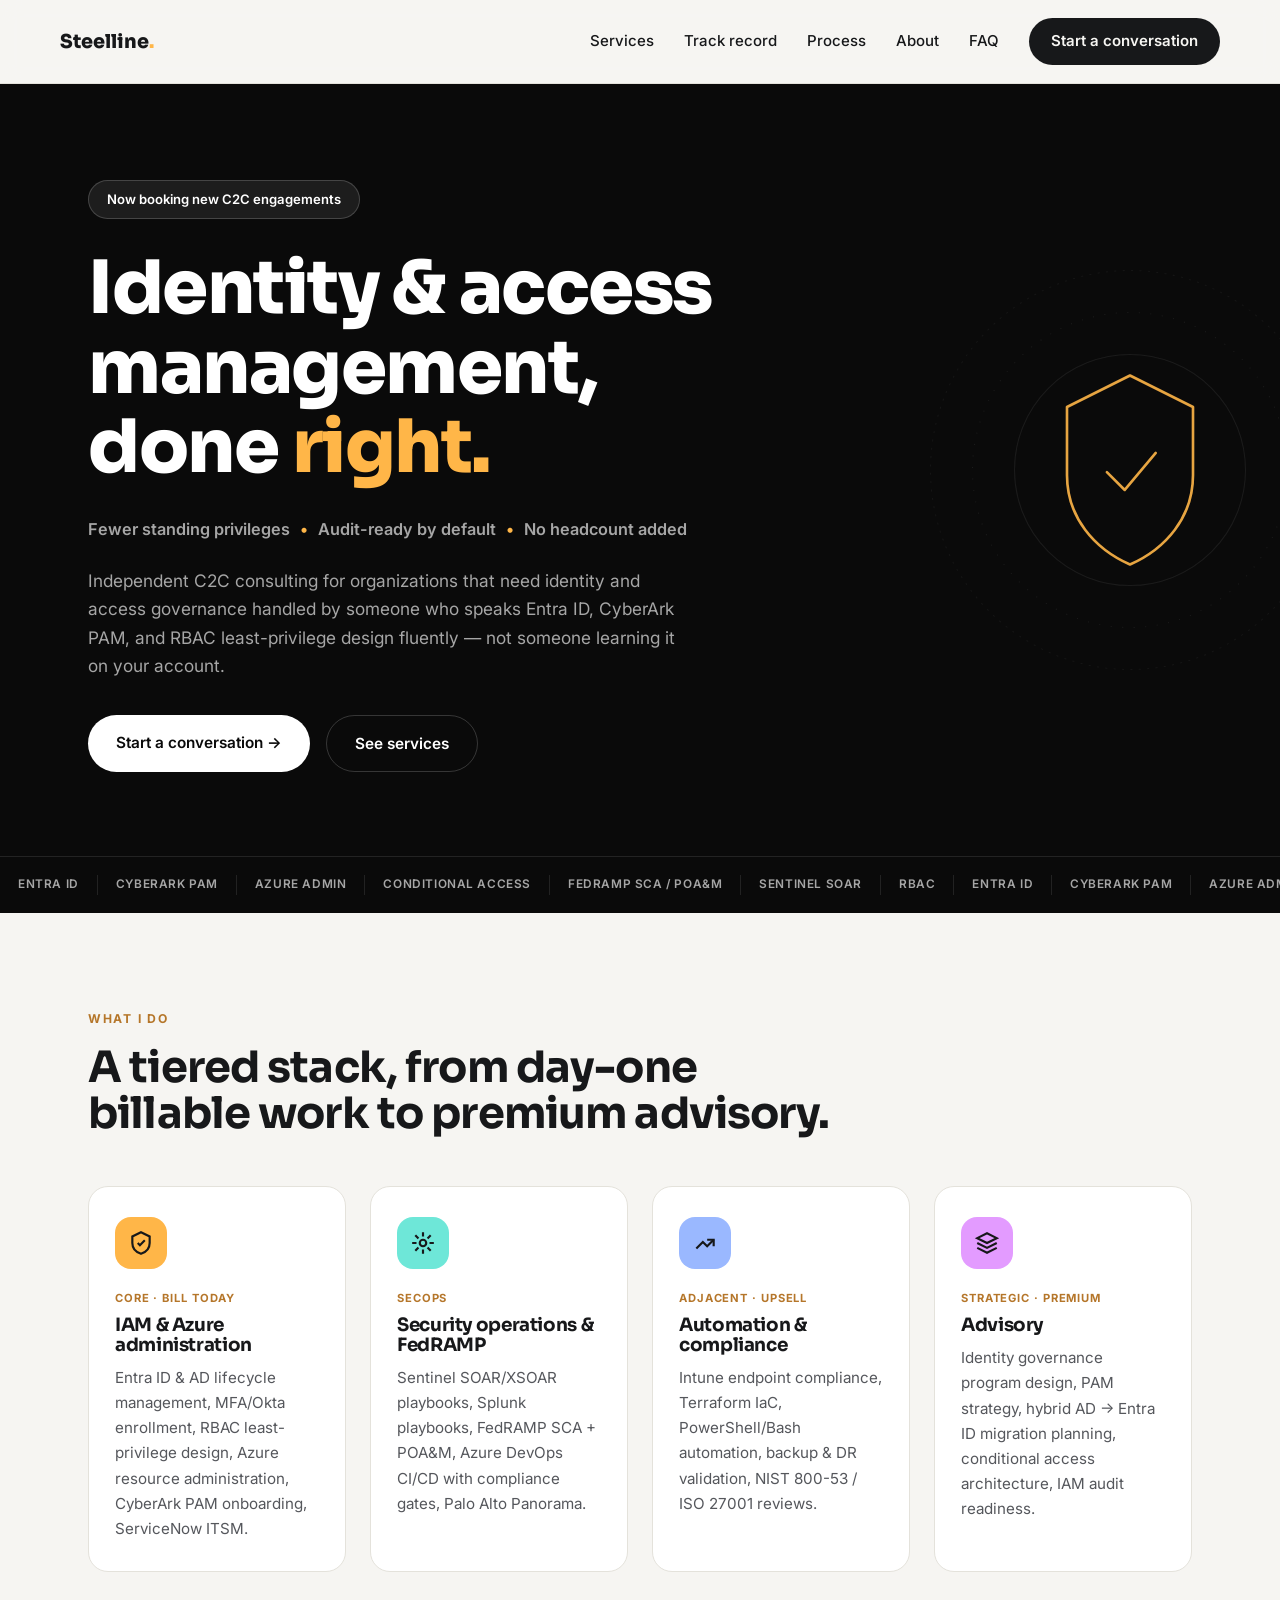
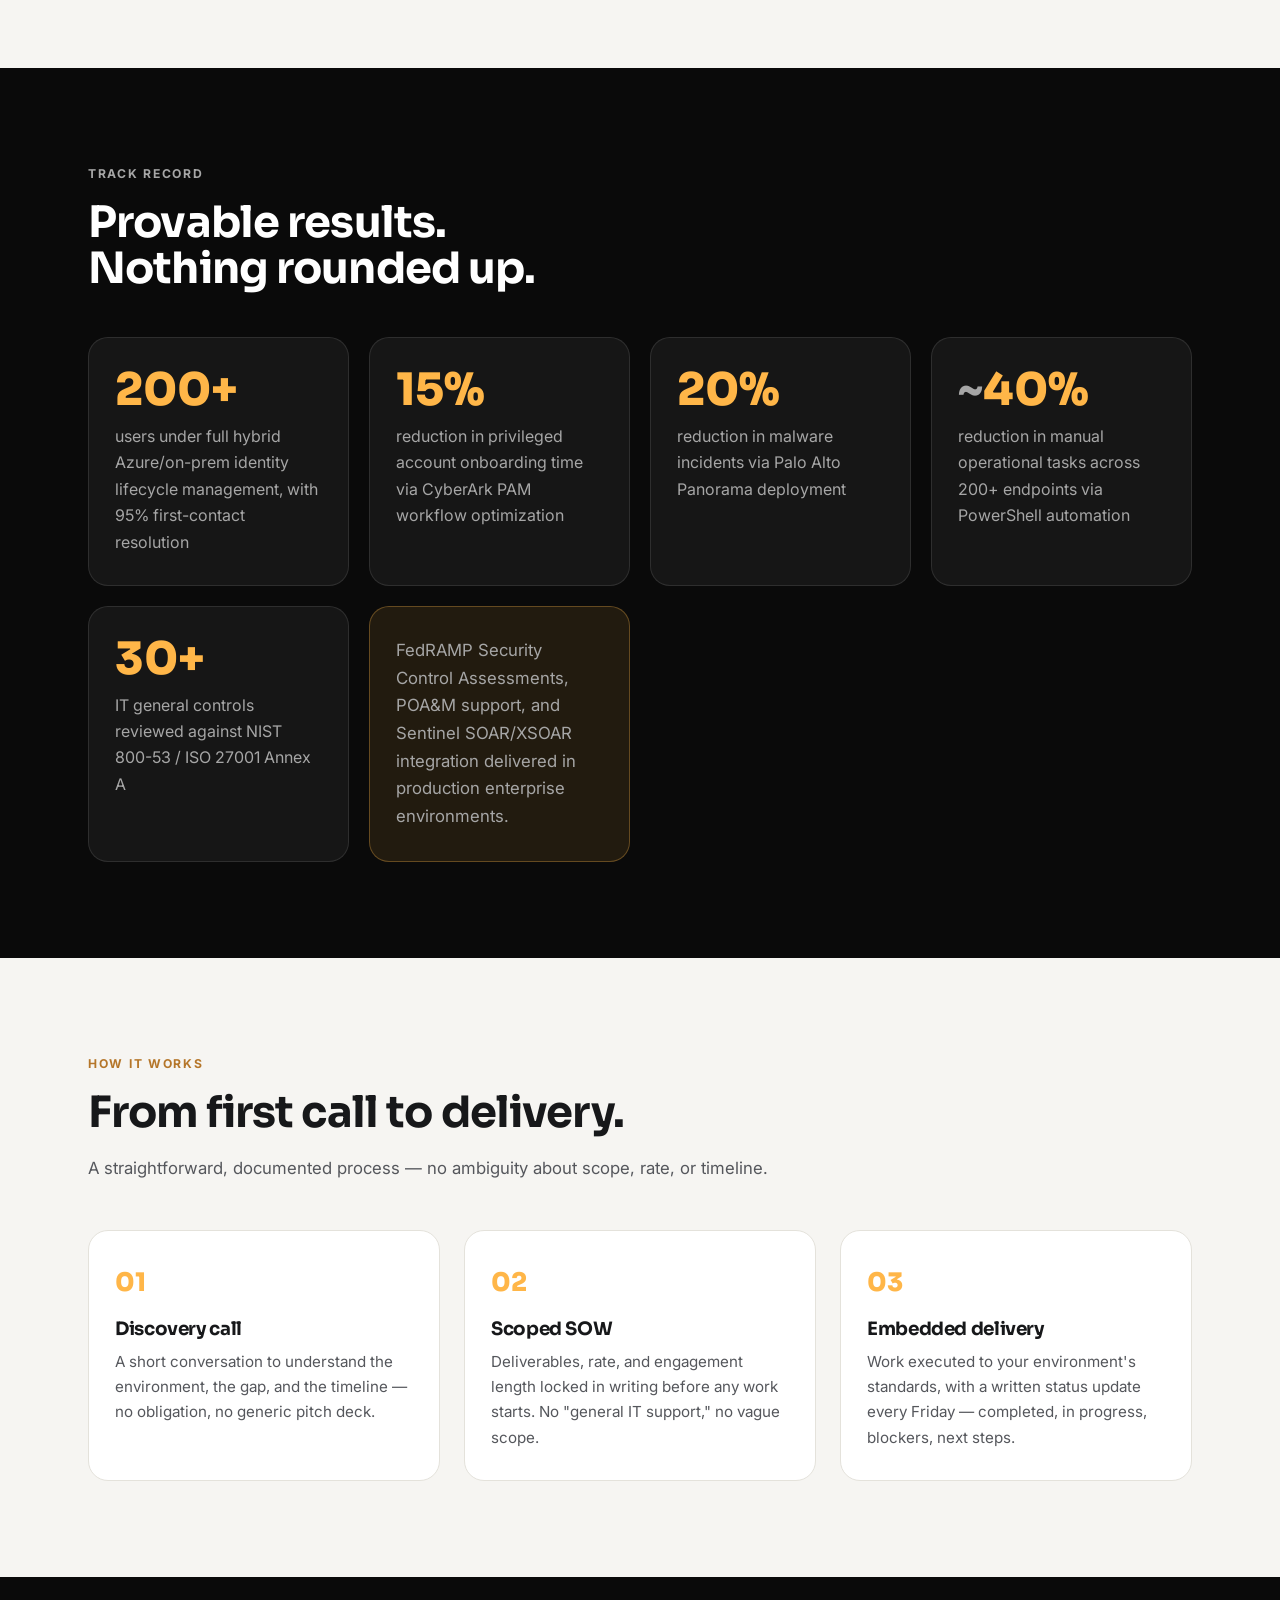
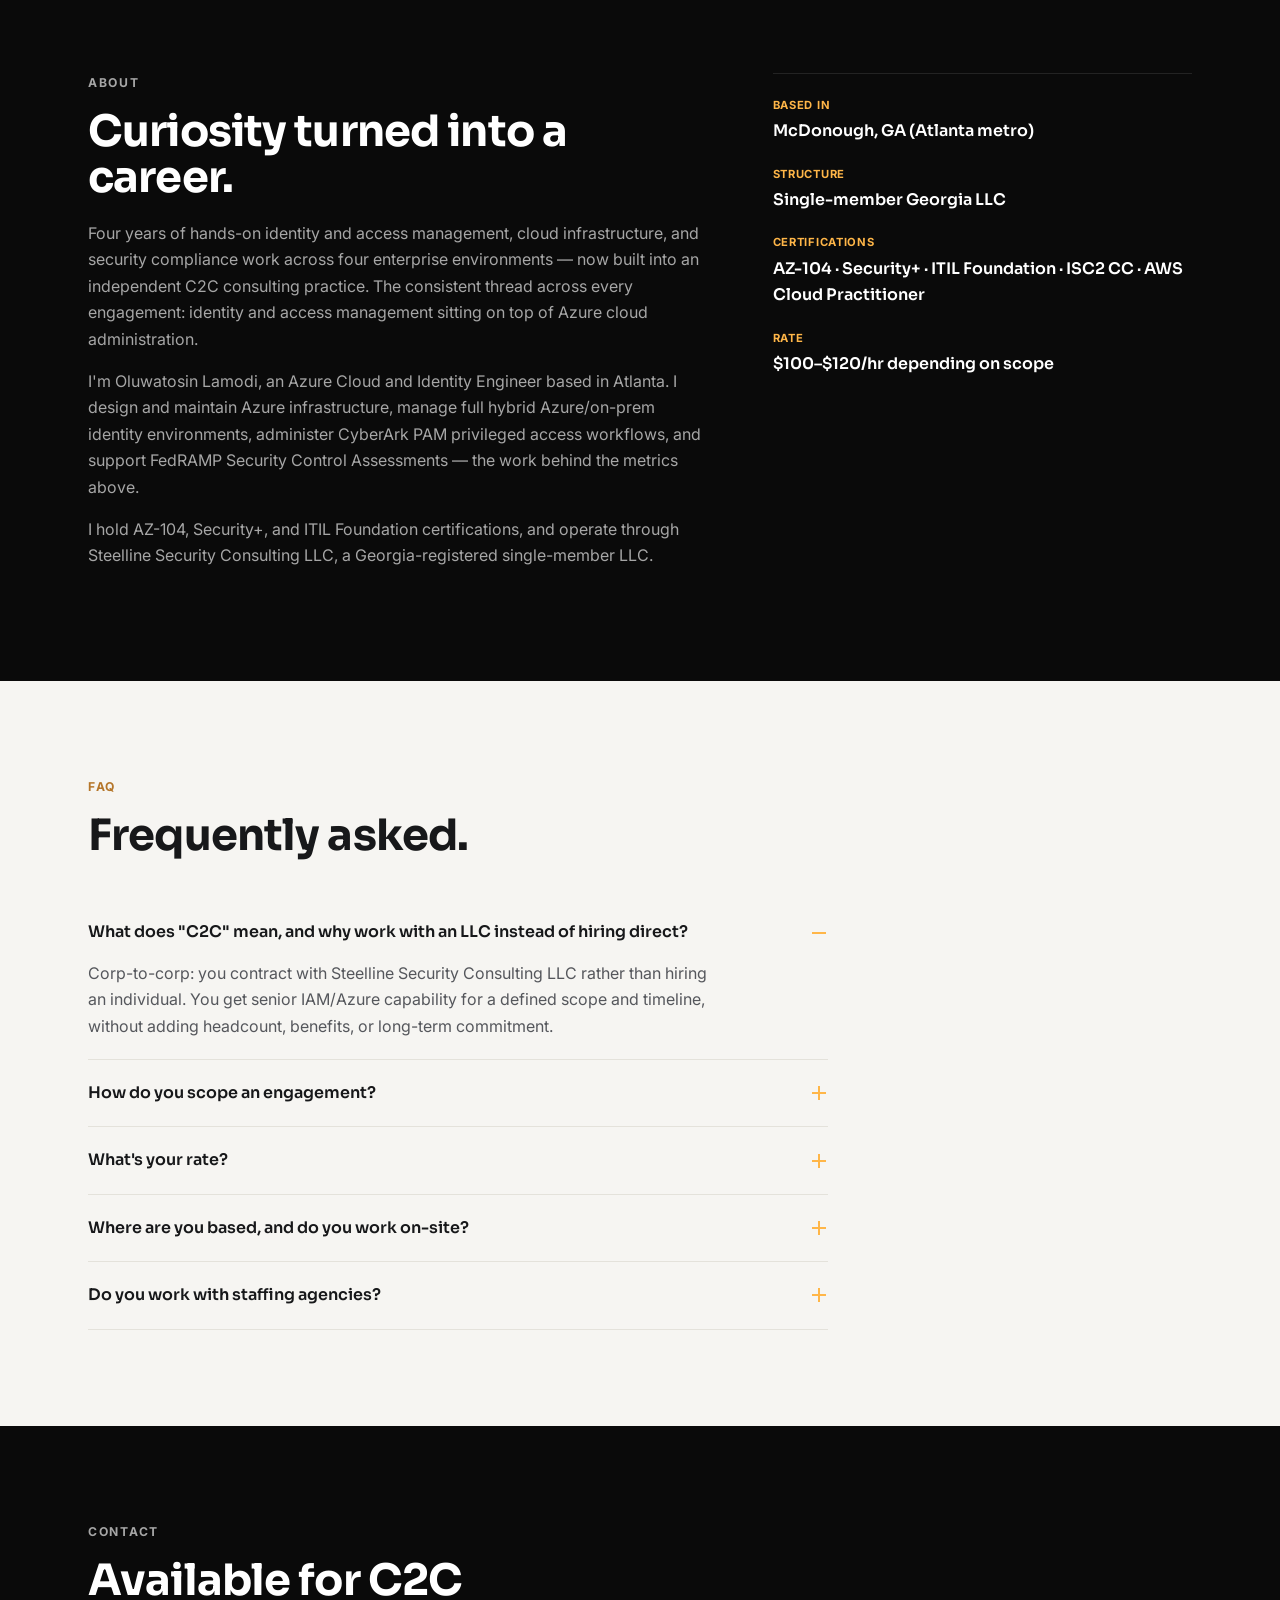
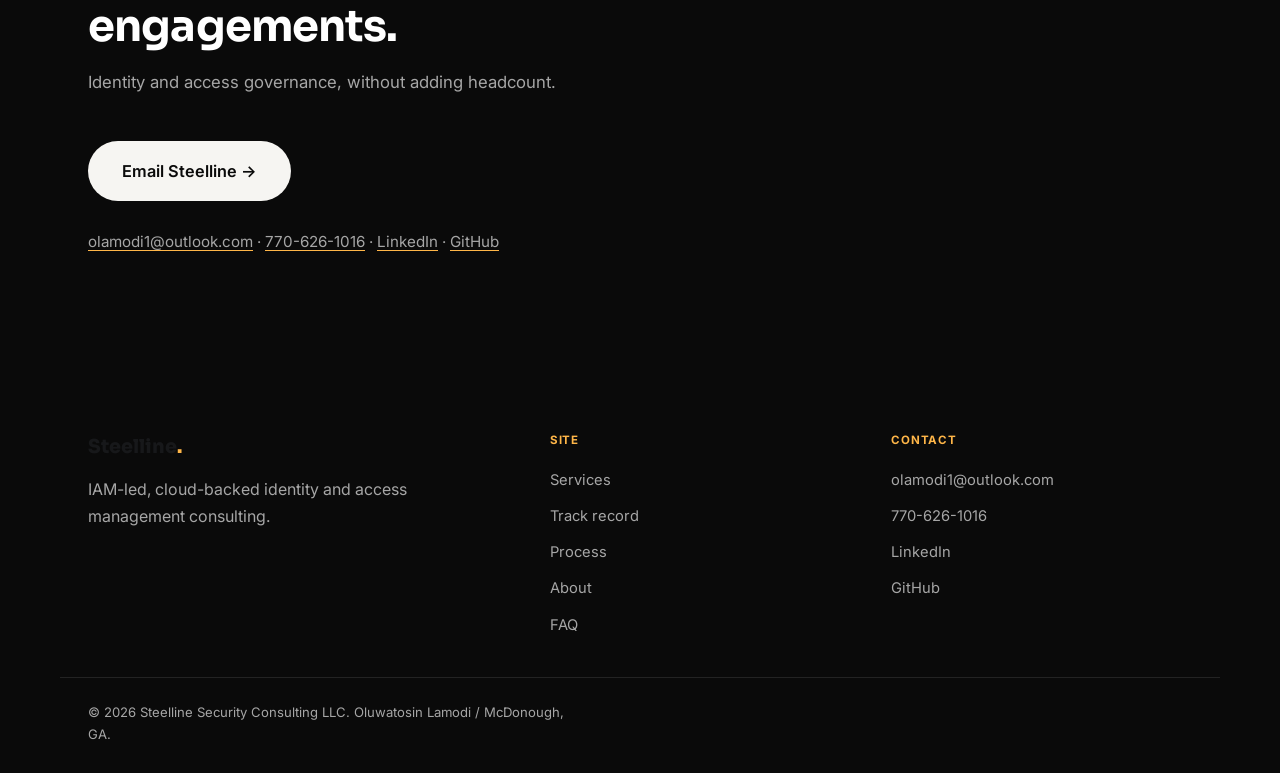
==== index.html @ dd6e2042 "Add animations: scroll-reveal with stagger, count-up stats, marquee tech strip, hero graphic motion" ====
<!DOCTYPE html>
<html lang="en">
<head>
<meta charset="UTF-8">
<meta name="viewport" content="width=device-width, initial-scale=1.0">
<title>Steelline Security Consulting LLC — IAM & Azure Cloud Consulting</title>
<meta name="description" content="IAM-led, cloud-backed identity and access management consulting. Entra ID, CyberArk PAM, Azure administration, and security compliance for organizations that need access governance done right.">
<link rel="canonical" href="https://steellinesecurityconsulting.com/">
<meta name="theme-color" content="#0a0a0a">
<link rel="icon" href="/favicon.svg" type="image/svg+xml">

<meta property="og:type" content="website">
<meta property="og:title" content="Steelline Security Consulting LLC — IAM & Azure Cloud Consulting">
<meta property="og:description" content="Independent C2C consulting for identity and access management: Entra ID, CyberArk PAM, RBAC, and Azure administration.">
<meta property="og:url" content="https://steellinesecurityconsulting.com/">
<meta name="twitter:card" content="summary">
<meta name="twitter:title" content="Steelline Security Consulting LLC">
<meta name="twitter:description" content="IAM-led, cloud-backed identity and access management consulting.">

<link rel="preconnect" href="https://fonts.googleapis.com">
<link rel="preconnect" href="https://fonts.gstatic.com" crossorigin>
<link href="https://fonts.googleapis.com/css2?family=Sora:wght@400;600;700;800&family=Inter:wght@400;500;600;700&display=swap" rel="stylesheet">
<link rel="stylesheet" href="style.css">

<script type="application/ld+json">
{
  "@context": "https://schema.org",
  "@type": "ProfessionalService",
  "name": "Steelline Security Consulting LLC",
  "url": "https://steellinesecurityconsulting.com/",
  "email": "olamodi1@outlook.com",
  "telephone": "+1-770-626-1016",
  "address": {
    "@type": "PostalAddress",
    "addressLocality": "McDonough",
    "addressRegion": "GA",
    "addressCountry": "US"
  },
  "areaServed": "Atlanta metro area, remote nationwide",
  "priceRange": "$100-$120/hr",
  "sameAs": [
    "https://www.linkedin.com/in/oluwatosin1",
    "https://github.com/Olamodi1"
  ],
  "description": "IAM-led, cloud-backed identity and access management consulting: Entra ID, CyberArk PAM, RBAC, Azure administration, and FedRAMP security compliance."
}
</script>
</head>
<body>

<a href="#main-content" class="skip-link">Skip to content</a>

<header class="site-header">
  <div class="wrap header-inner">
    <a href="#top" class="logo">Steelline<span>.</span></a>
    <nav id="site-nav">
      <a href="#services">Services</a>
      <a href="#proof">Track record</a>
      <a href="#process">Process</a>
      <a href="#about">About</a>
      <a href="#faq">FAQ</a>
      <a href="#contact" class="nav-cta">Start a conversation</a>
    </nav>
    <button id="nav-toggle" class="nav-toggle" aria-label="Toggle menu" aria-expanded="false" aria-controls="site-nav">
      <span></span><span></span><span></span>
    </button>
  </div>
</header>

<main id="top">

  <section class="hero" id="main-content">
    <div class="wrap">
      <p class="eyebrow-pill">Now booking new C2C engagements</p>
      <h1>Identity &amp; access<br>management,<br>done <em>right.</em></h1>
      <div class="hero-benefits">
        <span>Fewer standing privileges</span>
        <span class="dot">•</span>
        <span>Audit-ready by default</span>
        <span class="dot">•</span>
        <span>No headcount added</span>
      </div>
      <p class="lede">Independent C2C consulting for organizations that need identity and access governance handled by someone who speaks Entra ID, CyberArk PAM, and RBAC least-privilege design fluently — not someone learning it on your account.</p>
      <div class="hero-actions">
        <a href="#contact" class="btn btn-pill btn-primary">Start a conversation →</a>
        <a href="#services" class="btn btn-pill btn-outline">See services</a>
      </div>
    </div>
    <div class="hero-graphic" aria-hidden="true">
      <svg viewBox="0 0 400 400" width="100%" height="100%">
        <circle class="spin-slow" cx="200" cy="200" r="190" fill="none" stroke="rgba(255,255,255,0.05)" stroke-width="1" stroke-dasharray="2 6"/>
        <circle class="spin-slow-rev" cx="200" cy="200" r="150" fill="none" stroke="rgba(255,255,255,0.08)" stroke-width="1" stroke-dasharray="1 10"/>
        <circle cx="200" cy="200" r="110" fill="none" stroke="rgba(255,255,255,0.08)" stroke-width="1"/>
        <path class="pulse-shield" d="M200 110 L260 140 V205 C260 245 234 275 200 290 C166 275 140 245 140 205 V140 Z" fill="none" stroke="#ffb648" stroke-width="2.5" stroke-linejoin="round"/>
        <path class="draw-check" d="M178 202 L195 219 L226 182" fill="none" stroke="#ffb648" stroke-width="2.5" stroke-linecap="round" stroke-linejoin="round"/>
      </svg>
    </div>
  </section>

  <section class="tech-strip">
    <div class="marquee">
      <div class="marquee-track">
        <span>ENTRA ID</span><span>CYBERARK PAM</span><span>AZURE ADMIN</span><span>CONDITIONAL ACCESS</span><span>FEDRAMP SCA / POA&amp;M</span><span>SENTINEL SOAR</span><span>RBAC</span>
        <span aria-hidden="true">ENTRA ID</span><span aria-hidden="true">CYBERARK PAM</span><span aria-hidden="true">AZURE ADMIN</span><span aria-hidden="true">CONDITIONAL ACCESS</span><span aria-hidden="true">FEDRAMP SCA / POA&amp;M</span><span aria-hidden="true">SENTINEL SOAR</span><span aria-hidden="true">RBAC</span>
      </div>
    </div>
  </section>

  <section id="services" class="section reveal">
    <div class="wrap">
      <p class="eyebrow">What I do</p>
      <h2>A tiered stack, from day-one<br>billable work to premium advisory.</h2>

      <div class="service-grid">
        <div class="service-card reveal-item">
          <div class="service-icon" style="--accent:#ffb648">
            <svg viewBox="0 0 24 24" width="26" height="26" fill="none" stroke="currentColor" stroke-width="2"><path d="M12 2 L20 6 V12 C20 17 16.5 20.5 12 22 C7.5 20.5 4 17 4 12 V6 Z"/><path d="M9 12 L11 14 L15.5 9.5"/></svg>
          </div>
          <span class="service-tag">Core · bill today</span>
          <h3>IAM &amp; Azure administration</h3>
          <p>Entra ID &amp; AD lifecycle management, MFA/Okta enrollment, RBAC least-privilege design, Azure resource administration, CyberArk PAM onboarding, ServiceNow ITSM.</p>
        </div>
        <div class="service-card reveal-item">
          <div class="service-icon" style="--accent:#6ee7d8">
            <svg viewBox="0 0 24 24" width="26" height="26" fill="none" stroke="currentColor" stroke-width="2"><circle cx="12" cy="12" r="3"/><path d="M12 2 V6 M12 18 V22 M4.9 4.9 L7.8 7.8 M16.2 16.2 L19.1 19.1 M2 12 H6 M18 12 H22 M4.9 19.1 L7.8 16.2 M16.2 7.8 L19.1 4.9"/></svg>
          </div>
          <span class="service-tag">SecOps</span>
          <h3>Security operations &amp; FedRAMP</h3>
          <p>Sentinel SOAR/XSOAR playbooks, Splunk playbooks, FedRAMP SCA + POA&amp;M, Azure DevOps CI/CD with compliance gates, Palo Alto Panorama.</p>
        </div>
        <div class="service-card reveal-item">
          <div class="service-icon" style="--accent:#9ab8ff">
            <svg viewBox="0 0 24 24" width="26" height="26" fill="none" stroke="currentColor" stroke-width="2"><path d="M4 17 L10 11 L14 15 L20 9"/><path d="M20 15 V9 H14"/></svg>
          </div>
          <span class="service-tag">Adjacent · upsell</span>
          <h3>Automation &amp; compliance</h3>
          <p>Intune endpoint compliance, Terraform IaC, PowerShell/Bash automation, backup &amp; DR validation, NIST 800-53 / ISO 27001 reviews.</p>
        </div>
        <div class="service-card reveal-item">
          <div class="service-icon" style="--accent:#e39bff">
            <svg viewBox="0 0 24 24" width="26" height="26" fill="none" stroke="currentColor" stroke-width="2"><path d="M12 3 L21 7.5 L12 12 L3 7.5 Z"/><path d="M3 12 L12 16.5 L21 12 M3 16.5 L12 21 L21 16.5"/></svg>
          </div>
          <span class="service-tag">Strategic · premium</span>
          <h3>Advisory</h3>
          <p>Identity governance program design, PAM strategy, hybrid AD → Entra ID migration planning, conditional access architecture, IAM audit readiness.</p>
        </div>
      </div>
    </div>
  </section>

  <section id="proof" class="section section-dark reveal">
    <div class="wrap">
      <p class="eyebrow eyebrow-light">Track record</p>
      <h2>Provable results.<br>Nothing rounded up.</h2>

      <div class="stat-grid">
        <div class="stat-card reveal-item">
          <p class="stat-num"><span class="stat-count" data-count="200">0</span><span>+</span></p>
          <p class="stat-desc">users under full hybrid Azure/on-prem identity lifecycle management, with 95% first-contact resolution</p>
        </div>
        <div class="stat-card reveal-item">
          <p class="stat-num"><span class="stat-count" data-count="15">0</span><span>%</span></p>
          <p class="stat-desc">reduction in privileged account onboarding time via CyberArk PAM workflow optimization</p>
        </div>
        <div class="stat-card reveal-item">
          <p class="stat-num"><span class="stat-count" data-count="20">0</span><span>%</span></p>
          <p class="stat-desc">reduction in malware incidents via Palo Alto Panorama deployment</p>
        </div>
        <div class="stat-card reveal-item">
          <p class="stat-num">~<span class="stat-count" data-count="40">0</span><span>%</span></p>
          <p class="stat-desc">reduction in manual operational tasks across 200+ endpoints via PowerShell automation</p>
        </div>
        <div class="stat-card reveal-item">
          <p class="stat-num"><span class="stat-count" data-count="30">0</span><span>+</span></p>
          <p class="stat-desc">IT general controls reviewed against NIST 800-53 / ISO 27001 Annex A</p>
        </div>
        <div class="stat-card stat-card-accent reveal-item">
          <p class="stat-desc stat-desc-large">FedRAMP Security Control Assessments, POA&amp;M support, and Sentinel SOAR/XSOAR integration delivered in production enterprise environments.</p>
        </div>
      </div>
    </div>
  </section>

  <section id="process" class="section reveal">
    <div class="wrap">
      <p class="eyebrow">How it works</p>
      <h2>From first call to delivery.</h2>
      <p class="section-lede">A straightforward, documented process — no ambiguity about scope, rate, or timeline.</p>

      <div class="process-grid">
        <div class="process-card reveal-item">
          <span class="process-num">01</span>
          <h3>Discovery call</h3>
          <p>A short conversation to understand the environment, the gap, and the timeline — no obligation, no generic pitch deck.</p>
        </div>
        <div class="process-card reveal-item">
          <span class="process-num">02</span>
          <h3>Scoped SOW</h3>
          <p>Deliverables, rate, and engagement length locked in writing before any work starts. No "general IT support," no vague scope.</p>
        </div>
        <div class="process-card reveal-item">
          <span class="process-num">03</span>
          <h3>Embedded delivery</h3>
          <p>Work executed to your environment's standards, with a written status update every Friday — completed, in progress, blockers, next steps.</p>
        </div>
      </div>
    </div>
  </section>

  <section id="about" class="section section-dark reveal">
    <div class="wrap about-grid">
      <div>
        <p class="eyebrow eyebrow-light">About</p>
        <h2>Curiosity turned into a career.</h2>
        <p>Four years of hands-on identity and access management, cloud infrastructure, and security compliance work across four enterprise environments — now built into an independent C2C consulting practice. The consistent thread across every engagement: identity and access management sitting on top of Azure cloud administration.</p>
        <p>I'm Oluwatosin Lamodi, an Azure Cloud and Identity Engineer based in Atlanta. I design and maintain Azure infrastructure, manage full hybrid Azure/on-prem identity environments, administer CyberArk PAM privileged access workflows, and support FedRAMP Security Control Assessments — the work behind the metrics above.</p>
        <p>I hold AZ-104, Security+, and ITIL Foundation certifications, and operate through Steelline Security Consulting LLC, a Georgia-registered single-member LLC.</p>
      </div>
      <dl class="about-facts">
        <dt>Based in</dt>
        <dd>McDonough, GA (Atlanta metro)</dd>
        <dt>Structure</dt>
        <dd>Single-member Georgia LLC</dd>
        <dt>Certifications</dt>
        <dd>AZ-104 · Security+ · ITIL Foundation · ISC2 CC · AWS Cloud Practitioner</dd>
        <dt>Rate</dt>
        <dd>$100–$120/hr depending on scope</dd>
      </dl>
    </div>
  </section>

  <section id="faq" class="section reveal">
    <div class="wrap">
      <p class="eyebrow">FAQ</p>
      <h2>Frequently asked.</h2>

      <div class="faq-list">
        <details class="faq-item" open>
          <summary>What does "C2C" mean, and why work with an LLC instead of hiring direct?<span class="faq-icon"></span></summary>
          <p>Corp-to-corp: you contract with Steelline Security Consulting LLC rather than hiring an individual. You get senior IAM/Azure capability for a defined scope and timeline, without adding headcount, benefits, or long-term commitment.</p>
        </details>
        <details class="faq-item">
          <summary>How do you scope an engagement?<span class="faq-icon"></span></summary>
          <p>Every engagement starts with a discovery call, followed by a written SOW covering deliverables, rate, and timeline before any billable work begins — see the process above.</p>
        </details>
        <details class="faq-item">
          <summary>What's your rate?<span class="faq-icon"></span></summary>
          <p>$100–$120/hr depending on scope: IAM and CyberArk/PAM work leads at $115/hr, general Azure administration at $100/hr. Rate is confirmed in the SOW before work starts.</p>
        </details>
        <details class="faq-item">
          <summary>Where are you based, and do you work on-site?<span class="faq-icon"></span></summary>
          <p>Based in McDonough, GA (Atlanta metro). Engagements are remote-first, with on-site availability in the Atlanta metro area as needed.</p>
        </details>
        <details class="faq-item">
          <summary>Do you work with staffing agencies?<span class="faq-icon"></span></summary>
          <p>Yes — both staffing-agency placements and direct client engagements are in scope.</p>
        </details>
      </div>
    </div>
  </section>

  <section id="contact" class="section section-dark section-contact reveal">
    <div class="wrap contact-wrap">
      <p class="eyebrow eyebrow-light">Contact</p>
      <h2>Available for C2C<br>engagements.</h2>
      <p class="section-lede">Identity and access governance, without adding headcount.</p>
      <a href="mailto:olamodi1@outlook.com?subject=IAM%2FAzure%20Consulting%20Inquiry" class="btn btn-pill btn-primary btn-large">Email Steelline →</a>
      <p class="contact-line">
        <a href="mailto:olamodi1@outlook.com">olamodi1@outlook.com</a> ·
        <a href="tel:7706261016">770-626-1016</a> ·
        <a href="https://www.linkedin.com/in/oluwatosin1" target="_blank" rel="noopener">LinkedIn</a> ·
        <a href="https://github.com/Olamodi1" target="_blank" rel="noopener">GitHub</a>
      </p>
    </div>
  </section>

</main>

<footer class="site-footer">
  <div class="wrap footer-grid">
    <div class="footer-brand">
      <a href="#top" class="logo">Steelline<span>.</span></a>
      <p>IAM-led, cloud-backed identity and access management consulting.</p>
    </div>
    <div class="footer-col">
      <p class="footer-heading">Site</p>
      <a href="#services">Services</a>
      <a href="#proof">Track record</a>
      <a href="#process">Process</a>
      <a href="#about">About</a>
      <a href="#faq">FAQ</a>
    </div>
    <div class="footer-col">
      <p class="footer-heading">Contact</p>
      <a href="mailto:olamodi1@outlook.com">olamodi1@outlook.com</a>
      <a href="tel:7706261016">770-626-1016</a>
      <a href="https://www.linkedin.com/in/oluwatosin1" target="_blank" rel="noopener">LinkedIn</a>
      <a href="https://github.com/Olamodi1" target="_blank" rel="noopener">GitHub</a>
    </div>
  </div>
  <div class="wrap footer-bottom">
    <p>&copy; 2026 Steelline Security Consulting LLC. Oluwatosin Lamodi / McDonough, GA.</p>
  </div>
</footer>

<script src="script.js"></script>
</body>
</html>
---- style.css ----
:root {
  --black: #0a0a0a;
  --black-soft: #131313;
  --white: #ffffff;
  --ink-soft: #a6a6a6;
  --line: rgba(255,255,255,0.1);
  --line-strong: rgba(255,255,255,0.18);
  --accent: #ffb648;
  --accent-2: #6ee7d8;
  --paper: #f6f5f2;
  --paper-ink: #17181a;
  --paper-ink-soft: #55575c;
  --paper-line: #e4e2db;
  --max-width: 1160px;
  --font: "Inter", -apple-system, "Segoe UI", Arial, sans-serif;
  --font-display: "Sora", var(--font);
}

* { box-sizing: border-box; }

:focus-visible { outline: 2px solid var(--accent); outline-offset: 3px; }

.skip-link {
  position: absolute; left: -999px; top: auto;
  background: var(--white); color: var(--black);
  font-weight: 600; padding: 12px 18px; z-index: 100;
}
.skip-link:focus { left: 16px; top: 16px; }

body {
  margin: 0;
  font-family: var(--font);
  color: var(--paper-ink);
  background: var(--paper);
  line-height: 1.65;
  font-size: 16px;
}

.wrap { max-width: var(--max-width); margin: 0 auto; padding: 0 28px; position: relative; }

h1, h2, h3 {
  font-family: var(--font-display);
  font-weight: 700;
  margin: 0 0 18px;
  letter-spacing: -0.02em;
  line-height: 1.08;
}
h1 { font-size: clamp(2.6rem, 6.5vw, 4.6rem); font-weight: 800; }
h2 { font-size: clamp(1.9rem, 3.6vw, 2.7rem); color: var(--paper-ink); }
h3 { font-size: 1.15rem; margin-bottom: 10px; }
em { font-style: normal; color: var(--accent); }

.eyebrow {
  font-family: var(--font);
  text-transform: uppercase;
  letter-spacing: 0.14em;
  font-size: 0.76rem;
  font-weight: 700;
  color: #b5762a;
  margin: 0 0 16px;
  display: block;
}
.eyebrow-light { color: var(--accent); }

p { margin: 0 0 16px; color: var(--paper-ink-soft); max-width: 62ch; }
a { color: inherit; text-decoration: none; }

/* Header */
.site-header {
  position: sticky; top: 0;
  background: rgba(246,245,242,0.85);
  backdrop-filter: blur(10px);
  border-bottom: 1px solid var(--paper-line);
  z-index: 20;
}
.header-inner { display: flex; align-items: center; justify-content: space-between; padding: 18px 0; }
.logo { font-family: var(--font-display); font-weight: 800; font-size: 1.2rem; color: var(--paper-ink); }
.logo span { color: var(--accent); }

nav { display: flex; align-items: center; gap: 30px; }
nav a { font-weight: 500; font-size: 0.94rem; color: var(--paper-ink); }
nav a:hover { color: #b5762a; }
nav a.nav-cta {
  background: var(--paper-ink);
  color: var(--paper);
  padding: 11px 22px;
  border-radius: 999px;
  font-weight: 600;
  transition: transform 0.15s ease, background 0.15s ease;
}
nav a.nav-cta:hover { background: var(--accent); color: var(--paper-ink); transform: translateY(-1px); }

.nav-toggle {
  display: none; flex-direction: column; justify-content: center; gap: 5px;
  width: 40px; height: 40px; background: transparent; border: 1px solid var(--paper-line);
  border-radius: 10px; cursor: pointer; padding: 0;
}
.nav-toggle span { display: block; width: 18px; height: 2px; margin: 0 auto; background: var(--paper-ink); }

/* Hero */
.hero {
  position: relative;
  background: var(--black);
  color: var(--white);
  padding: 96px 0 84px;
  overflow: hidden;
}
.eyebrow-pill {
  display: inline-block;
  font-size: 0.82rem;
  font-weight: 600;
  color: var(--white);
  background: rgba(255,255,255,0.08);
  border: 1px solid var(--line-strong);
  padding: 8px 18px;
  border-radius: 999px;
  margin-bottom: 30px;
}
.hero h1 { color: var(--white); max-width: 11ch; }
.hero-benefits {
  display: flex; flex-wrap: wrap; align-items: center; gap: 10px;
  margin: 28px 0 24px;
  font-weight: 600; font-size: 1.02rem; color: var(--ink-soft);
}
.hero-benefits .dot { color: var(--accent); }
.hero .lede { color: var(--ink-soft); font-size: 1.08rem; max-width: 54ch; }
.hero-actions { display: flex; flex-wrap: wrap; gap: 16px; margin-top: 34px; }

.hero-graphic {
  position: absolute;
  right: -60px; top: 50%;
  transform: translateY(-50%);
  width: 420px; height: 420px;
  opacity: 0.9;
  pointer-events: none;
}
.spin-slow { transform-origin: 200px 200px; animation: spin 40s linear infinite; }
.spin-slow-rev { transform-origin: 200px 200px; animation: spin-rev 28s linear infinite; }
.pulse-shield { animation: pulse-glow 3.2s ease-in-out infinite; }
.draw-check {
  stroke-dasharray: 70;
  stroke-dashoffset: 70;
  animation: draw 1.2s 0.6s ease forwards, pulse-glow 3.2s 1.8s ease-in-out infinite;
}
@keyframes spin { to { transform: rotate(360deg); } }
@keyframes spin-rev { to { transform: rotate(-360deg); } }
@keyframes draw { to { stroke-dashoffset: 0; } }
@keyframes pulse-glow {
  0%, 100% { filter: drop-shadow(0 0 0 rgba(255,182,72,0)); }
  50% { filter: drop-shadow(0 0 8px rgba(255,182,72,0.6)); }
}

.btn {
  display: inline-block;
  font-weight: 600;
  font-size: 0.96rem;
  padding: 15px 28px;
  transition: transform 0.15s ease, background 0.15s ease, box-shadow 0.15s ease;
}
.btn-pill { border-radius: 999px; }
.btn-primary { background: var(--white); color: var(--black); }
.btn-primary:hover { background: var(--accent); transform: translateY(-2px); box-shadow: 0 10px 24px rgba(255,182,72,0.25); }
.btn-outline { background: transparent; color: var(--white); border: 1px solid var(--line-strong); }
.btn-outline:hover { background: rgba(255,255,255,0.08); border-color: var(--white); }
.btn-large { padding: 17px 34px; font-size: 1.02rem; }
.section-contact .btn-primary { background: var(--paper); color: var(--black); }
.section-contact .btn-primary:hover { background: var(--accent); color: var(--black); }

.tech-strip { background: var(--black); border-top: 1px solid var(--line); overflow: hidden; }
.marquee { padding: 18px 0; }
.marquee-track {
  display: flex;
  width: max-content;
  animation: marquee 32s linear infinite;
}
.marquee:hover .marquee-track { animation-play-state: paused; }
.marquee-track span {
  font-size: 0.74rem; font-weight: 600; letter-spacing: 0.05em; white-space: nowrap;
  color: var(--ink-soft); padding: 0 18px; border-right: 1px solid var(--line);
}
@keyframes marquee { from { transform: translateX(0); } to { transform: translateX(-50%); } }

/* Sections */
.section { padding: 96px 0; }
.section-lede { font-size: 1.05rem; margin-bottom: 44px; }
.section-dark { background: var(--black); color: var(--white); }
.section-dark h2 { color: var(--white); }
.section-dark p { color: var(--ink-soft); }
.section-dark h3 { color: var(--white); }
.section-contact { text-align: left; }

/* Services */
.service-grid { display: grid; grid-template-columns: repeat(auto-fit, minmax(250px, 1fr)); gap: 24px; margin-top: 48px; }
.service-card {
  background: var(--white);
  border: 1px solid var(--paper-line);
  border-radius: 20px;
  padding: 30px 26px;
  transition: transform 0.2s ease, box-shadow 0.2s ease;
}
.service-card:hover { transform: translateY(-6px); box-shadow: 0 20px 40px rgba(23,24,26,0.08); }
.service-icon {
  width: 52px; height: 52px; border-radius: 16px;
  display: flex; align-items: center; justify-content: center;
  color: var(--paper-ink); background: var(--accent);
  margin-bottom: 20px;
}
.service-tag {
  display: block; text-transform: uppercase; letter-spacing: 0.08em;
  font-size: 0.7rem; font-weight: 700; color: #b5762a; margin-bottom: 8px;
}
.service-card p { margin: 0; font-size: 0.95rem; }

/* Stats */
.stat-grid { display: grid; grid-template-columns: repeat(auto-fit, minmax(230px, 1fr)); gap: 20px; margin-top: 44px; }
.stat-card {
  background: rgba(255,255,255,0.05);
  border: 1px solid var(--line);
  border-radius: 20px;
  padding: 30px 26px;
  transition: transform 0.2s ease, background 0.2s ease;
}
.stat-card:hover { transform: translateY(-4px); background: rgba(255,255,255,0.08); }
.stat-card-accent { background: rgba(255,182,72,0.1); border-color: rgba(255,182,72,0.3); display: flex; align-items: center; }
.stat-num { font-family: var(--font-display); font-size: 2.8rem; font-weight: 800; color: var(--white); margin: 0 0 10px; line-height: 1; }
.stat-num span { color: var(--accent); }
.stat-desc { color: var(--ink-soft); margin: 0; }
.stat-desc-large { font-size: 1.05rem; color: var(--white); }

/* Process */
.process-grid { display: grid; grid-template-columns: repeat(auto-fit, minmax(240px, 1fr)); gap: 24px; margin-top: 48px; }
.process-card {
  border: 1px solid var(--paper-line);
  border-radius: 20px;
  padding: 30px 26px;
  background: var(--white);
}
.process-num { font-family: var(--font-display); font-weight: 800; font-size: 1.6rem; color: var(--accent); display: block; margin-bottom: 16px; }
.process-card p { margin: 0; font-size: 0.95rem; }

/* About */
.about-grid { display: grid; grid-template-columns: 1.5fr 1fr; gap: 56px; align-items: start; }
.about-facts { margin: 0; border-top: 1px solid var(--line); padding-top: 22px; }
.about-facts dt { text-transform: uppercase; letter-spacing: 0.06em; font-size: 0.7rem; font-weight: 700; color: var(--accent); margin-top: 20px; }
.about-facts dt:first-child { margin-top: 0; }
.about-facts dd { margin: 4px 0 0; color: var(--white); font-weight: 600; font-family: var(--font-display); }

/* FAQ */
.faq-list { max-width: 74ch; margin-top: 40px; }
.faq-item { border-bottom: 1px solid var(--paper-line); padding: 20px 0; }
.faq-item summary {
  cursor: pointer; font-weight: 600; color: var(--paper-ink);
  font-family: var(--font-display);
  list-style: none; display: flex; align-items: center; justify-content: space-between; gap: 16px;
}
.faq-item summary::-webkit-details-marker { display: none; }
.faq-icon { position: relative; width: 18px; height: 18px; flex-shrink: 0; }
.faq-icon::before, .faq-icon::after {
  content: ""; position: absolute; background: var(--accent);
  top: 50%; left: 50%; transform: translate(-50%, -50%);
}
.faq-icon::before { width: 14px; height: 2px; }
.faq-icon::after { width: 2px; height: 14px; transition: transform 0.2s ease; }
.faq-item[open] .faq-icon::after { transform: translate(-50%, -50%) rotate(90deg); opacity: 0; }
.faq-item p { margin: 14px 0 0; }

/* Contact */
.contact-line { font-size: 0.95rem; margin-top: 28px; }
.contact-line a { text-decoration: underline; text-decoration-color: var(--accent); text-underline-offset: 3px; }
.contact-line a:hover { color: var(--accent); }

/* Footer */
.site-footer { background: var(--black); color: var(--white); padding: 64px 0 28px; }
.footer-grid { display: grid; grid-template-columns: 1.4fr 1fr 1fr; gap: 40px; padding-bottom: 40px; border-bottom: 1px solid var(--line); }
.footer-brand p { color: var(--ink-soft); margin-top: 14px; max-width: 32ch; }
.footer-col { display: flex; flex-direction: column; gap: 12px; }
.footer-heading { text-transform: uppercase; letter-spacing: 0.08em; font-size: 0.72rem; font-weight: 700; color: var(--accent); margin: 0 0 6px; }
.footer-col a { color: var(--ink-soft); font-size: 0.92rem; }
.footer-col a:hover { color: var(--white); }
.footer-bottom { padding-top: 24px; }
.footer-bottom p { margin: 0; font-size: 0.82rem; color: var(--ink-soft); }

@media (max-width: 860px) {
  .about-grid { grid-template-columns: 1fr; gap: 32px; }
  .footer-grid { grid-template-columns: 1fr 1fr; }
  .hero-graphic { display: none; }
}

@media (max-width: 720px) {
  .nav-toggle { display: flex; }
  nav {
    position: absolute; top: 100%; left: 0; right: 0;
    flex-direction: column; align-items: stretch; gap: 0;
    background: var(--paper); border-bottom: 1px solid var(--paper-line);
    max-height: 0; overflow: hidden; transition: max-height 0.25s ease;
  }
  nav.nav-open { max-height: 420px; }
  nav a { padding: 14px 28px; border-top: 1px solid var(--paper-line); }
  nav a.nav-cta { margin: 14px 28px; text-align: center; }
  .section { padding: 64px 0; }
  .footer-grid { grid-template-columns: 1fr; }
}

/* Scroll reveal */
.reveal { opacity: 0; transform: translateY(28px); transition: opacity 0.7s ease, transform 0.7s ease; }
.reveal-visible { opacity: 1; transform: translateY(0); }

.reveal-item { opacity: 0; transform: translateY(20px); transition: opacity 0.5s ease, transform 0.5s ease; }
.reveal-visible .reveal-item { opacity: 1; transform: translateY(0); }
.reveal-visible .reveal-item:nth-child(1) { transition-delay: 0.05s; }
.reveal-visible .reveal-item:nth-child(2) { transition-delay: 0.15s; }
.reveal-visible .reveal-item:nth-child(3) { transition-delay: 0.25s; }
.reveal-visible .reveal-item:nth-child(4) { transition-delay: 0.35s; }
.reveal-visible .reveal-item:nth-child(5) { transition-delay: 0.45s; }
.reveal-visible .reveal-item:nth-child(6) { transition-delay: 0.55s; }

@media (prefers-reduced-motion: reduce) {
  .reveal, .reveal-item { opacity: 1; transform: none; transition: none; }
  .spin-slow, .spin-slow-rev, .pulse-shield, .draw-check, .marquee-track { animation: none; }
  .draw-check { stroke-dashoffset: 0; }
}

@media print {
  .site-header, .tech-strip, .nav-toggle, .btn, .skip-link, .hero-graphic { display: none; }
  body { background: #fff; color: #000; }
  .section-dark, .hero { background: #fff; color: #000; }
  .section-dark h2, .section-dark h3, .section-dark p, .hero h1, .hero .lede, .hero-benefits { color: #000 !important; }
  a { text-decoration: underline; }
}
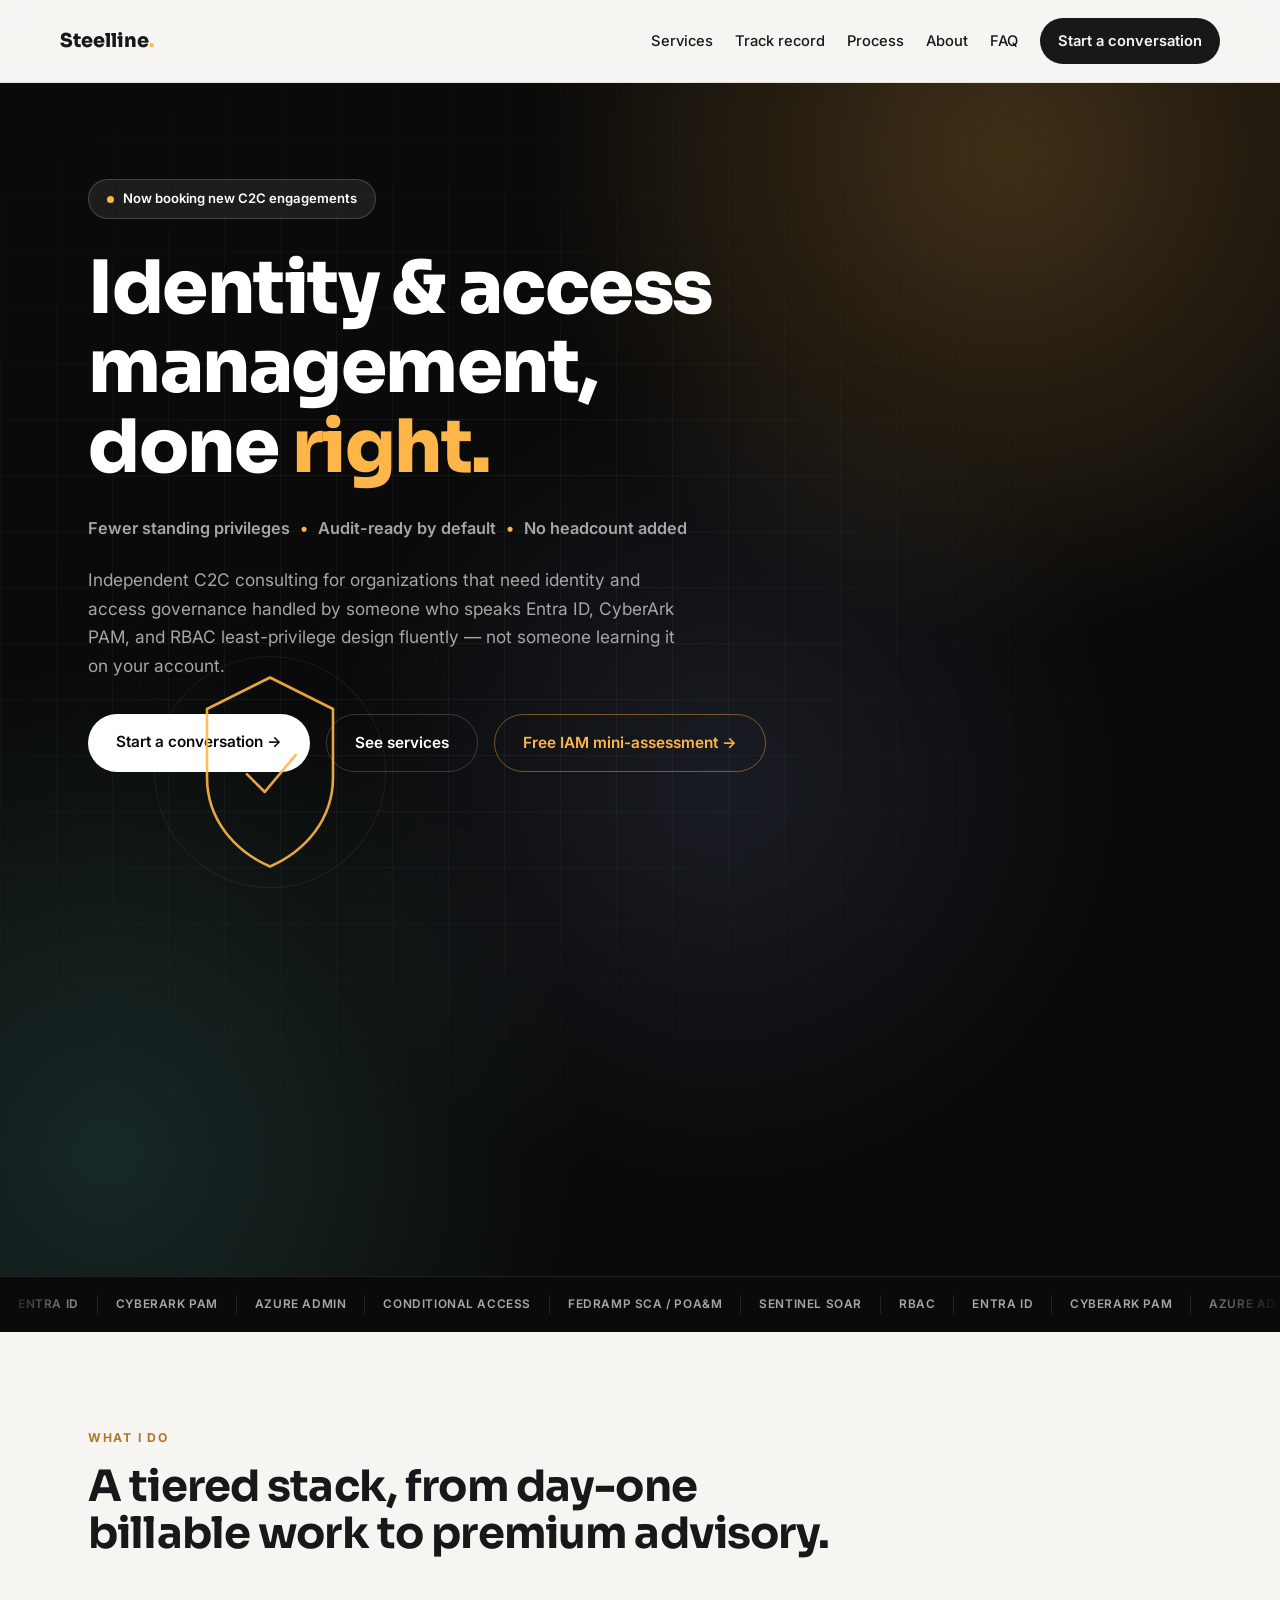
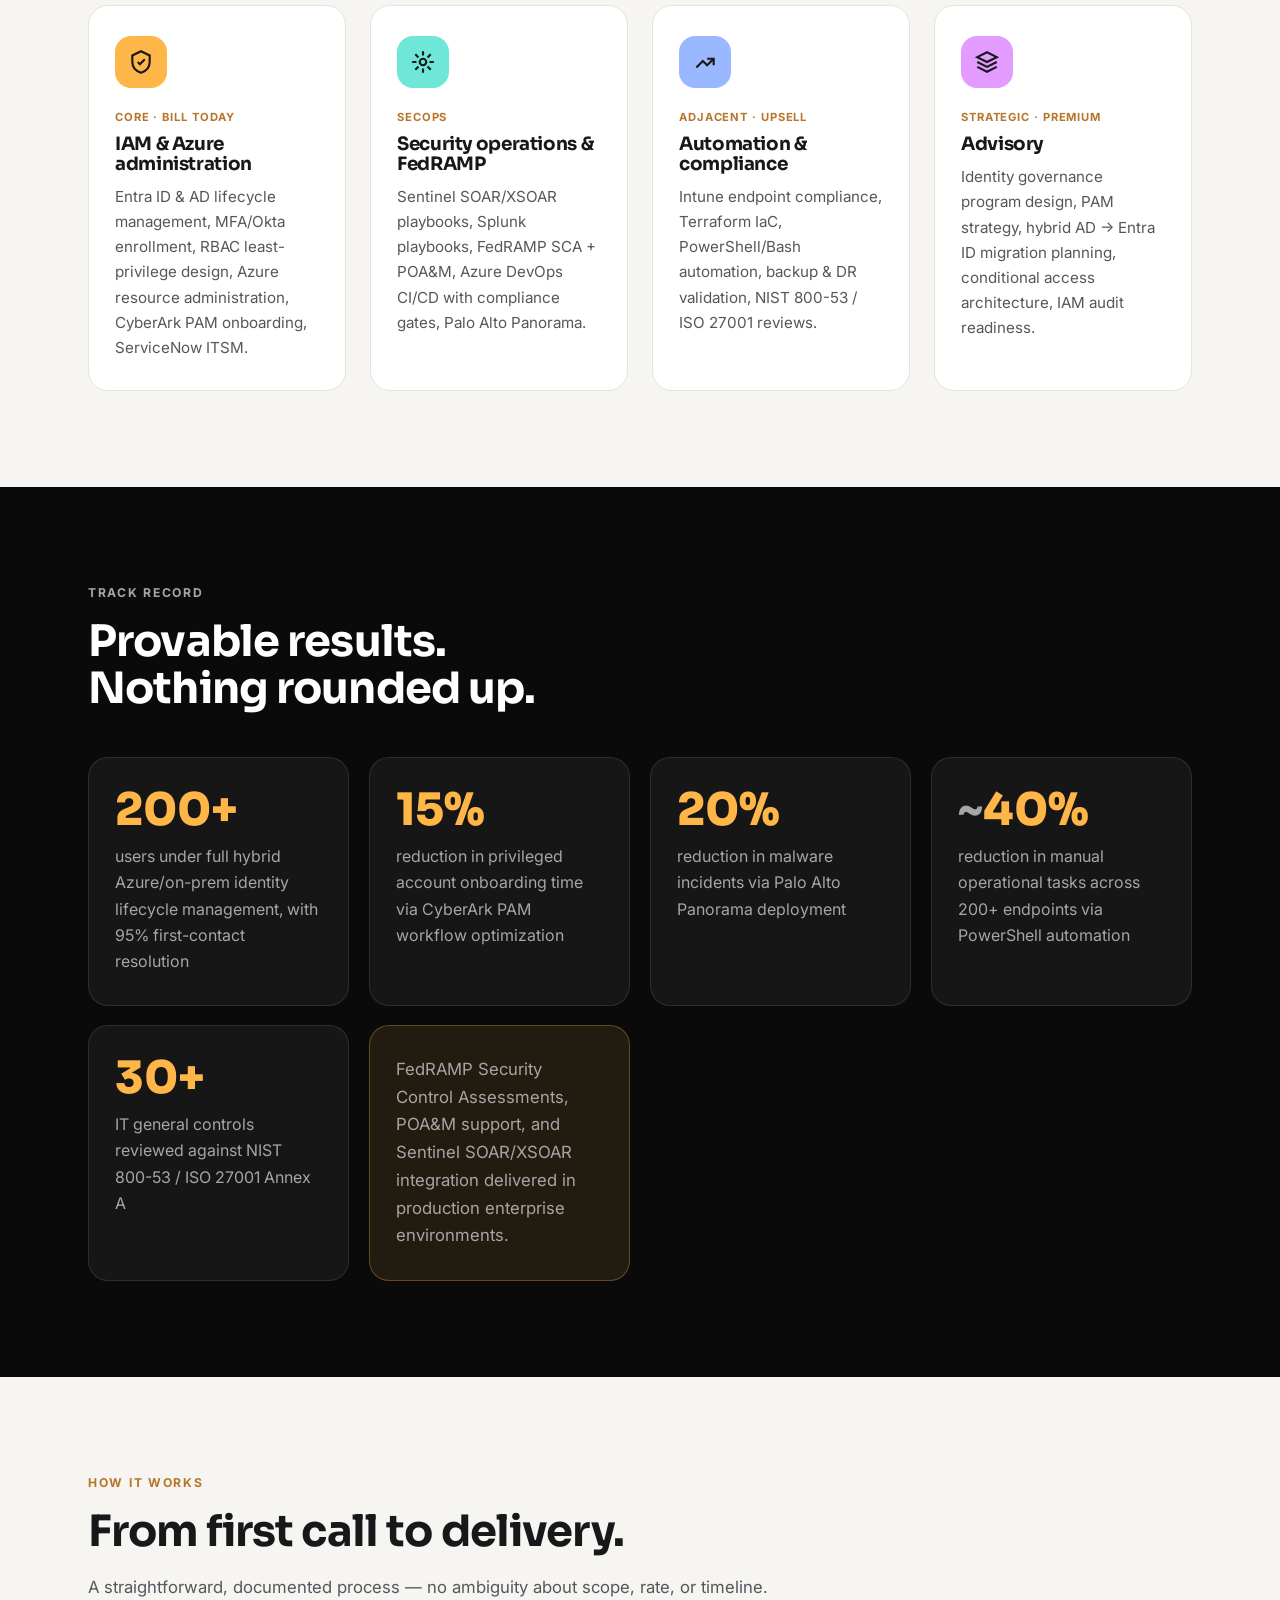
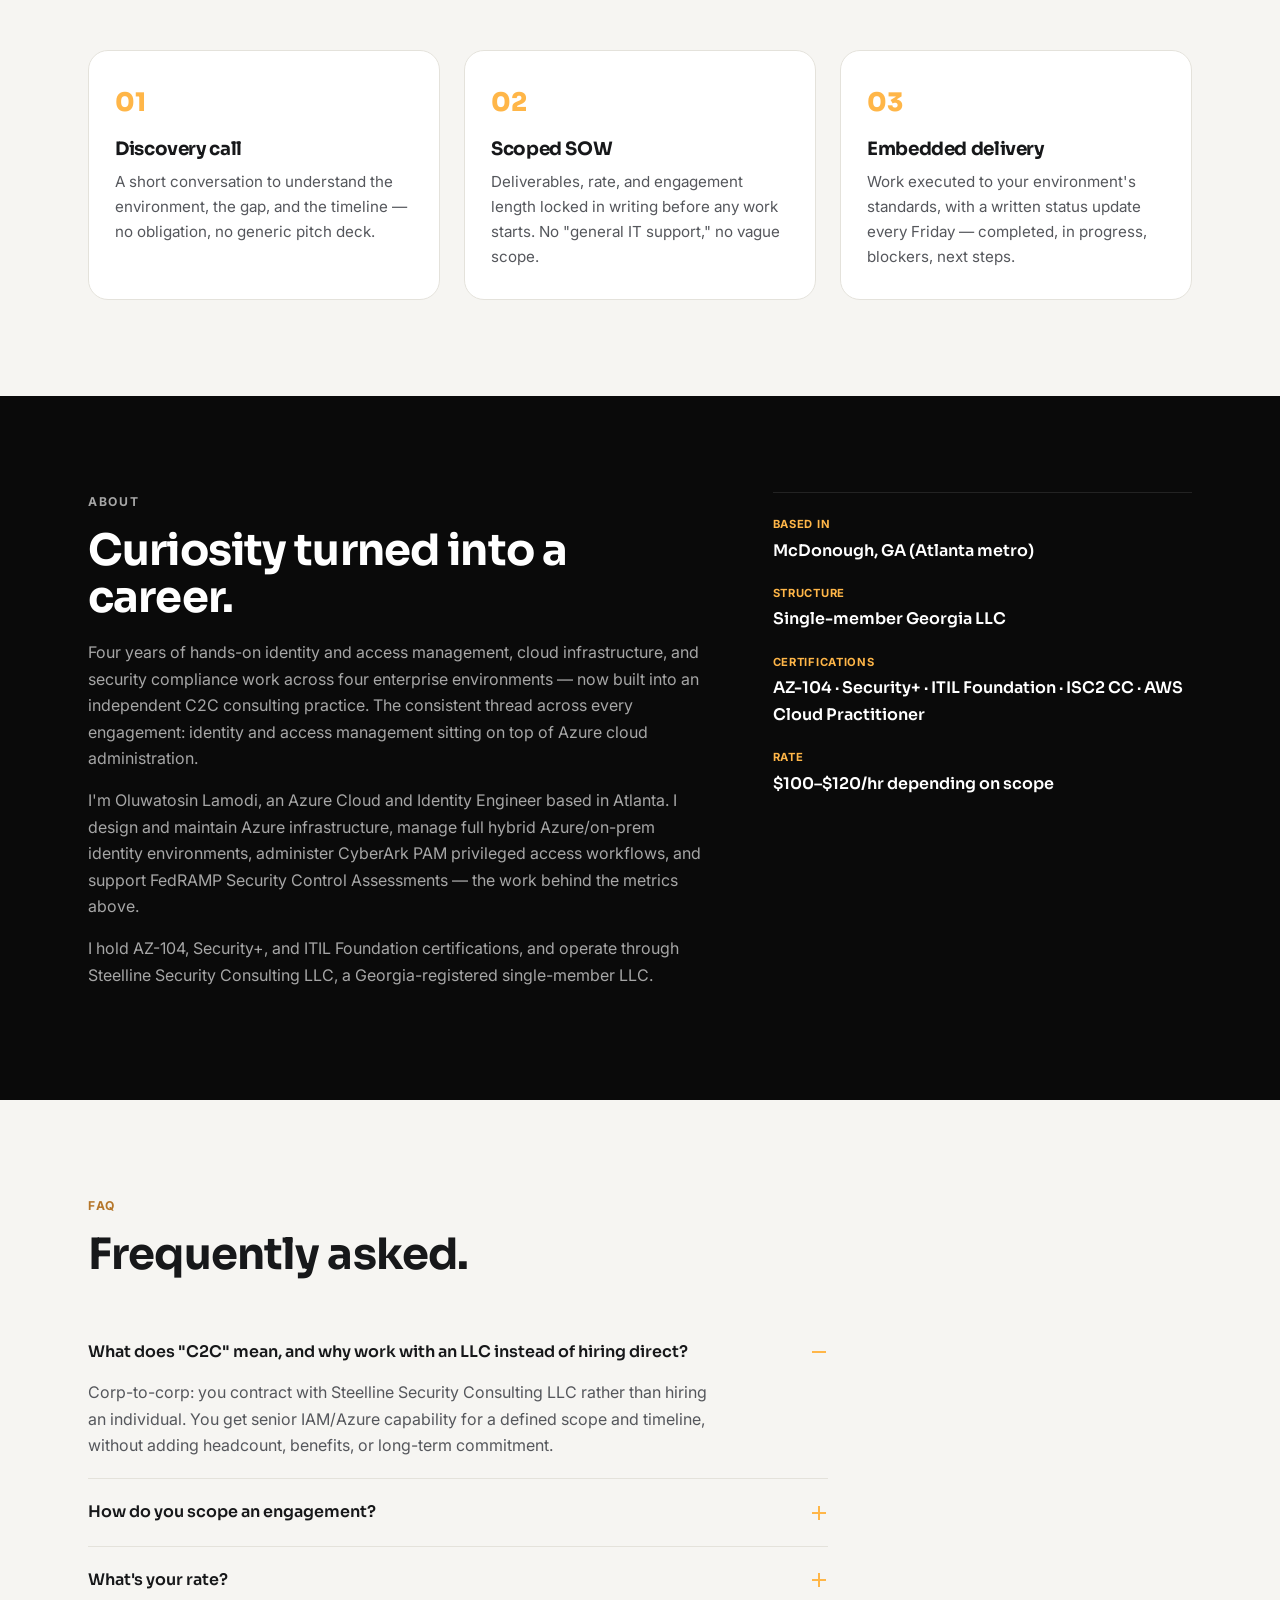
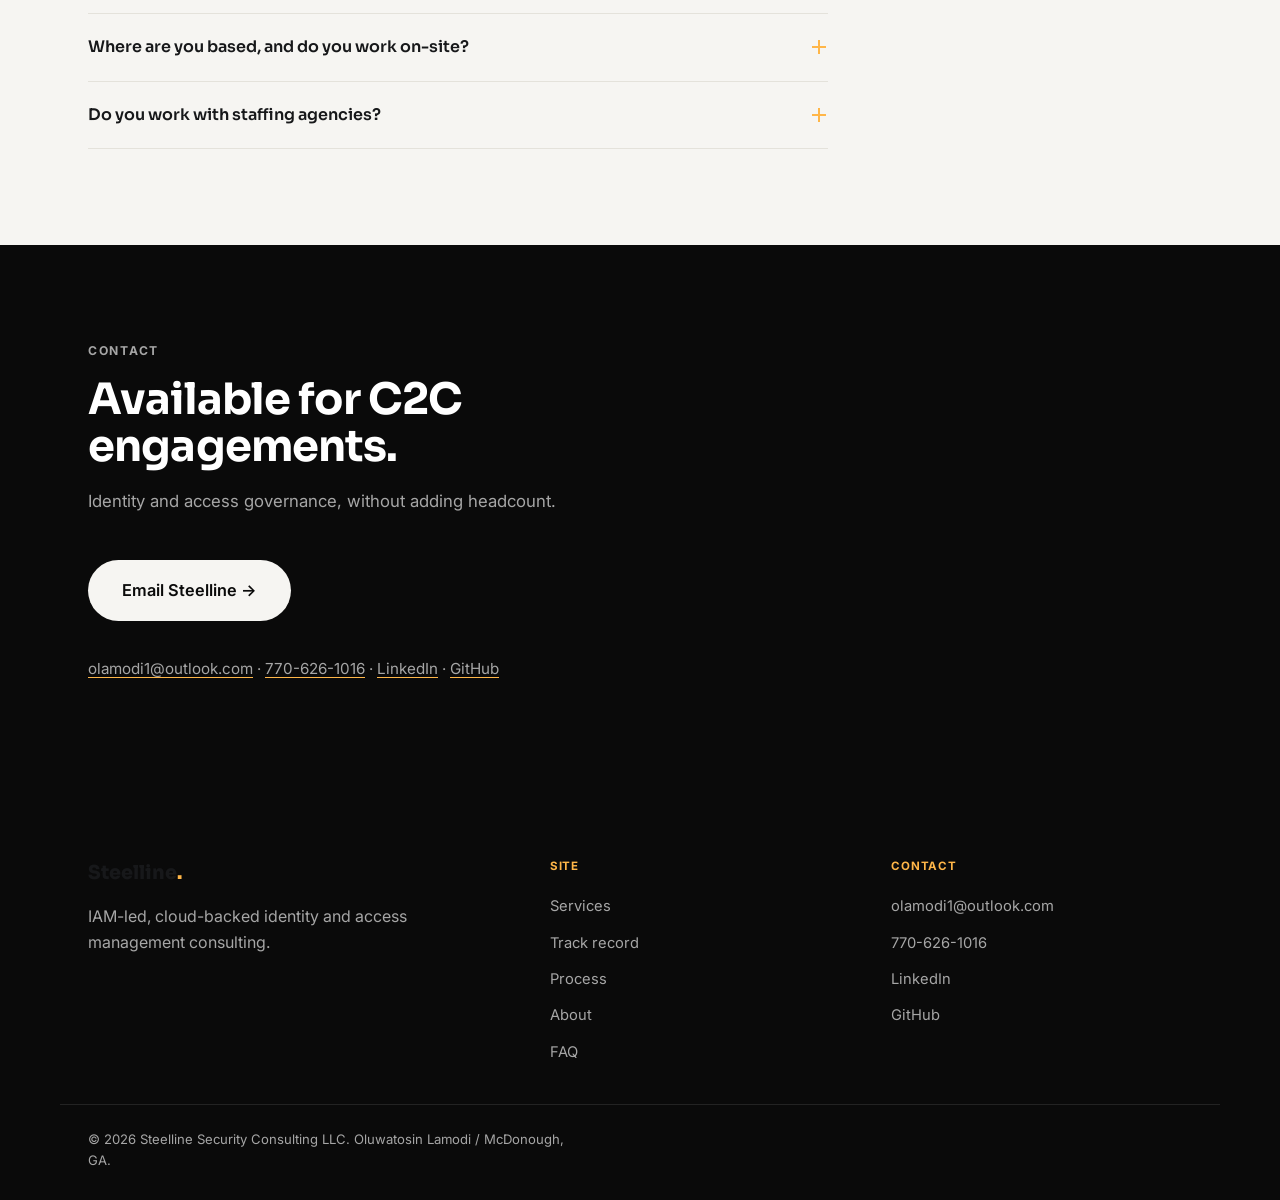
==== commit 4699e225: "Add modern motion & polish layer; link live mini-assessment CTA - enhance.css: hero aurora + grid, s" ====
--- a/index.html
+++ b/index.html
@@ -21,6 +21,7 @@
 <link rel="preconnect" href="https://fonts.gstatic.com" crossorigin>
 <link href="https://fonts.googleapis.com/css2?family=Sora:wght@400;600;700;800&family=Inter:wght@400;500;600;700&display=swap" rel="stylesheet">
 <link rel="stylesheet" href="style.css">
+<link rel="stylesheet" href="enhance.css">
 
 <script type="application/ld+json">
 {
@@ -48,6 +49,7 @@
 </head>
 <body>
 
+<div class="scroll-progress" aria-hidden="true"></div>
 <a href="#main-content" class="skip-link">Skip to content</a>
 
 <header class="site-header">
@@ -84,6 +86,7 @@
       <div class="hero-actions">
         <a href="#contact" class="btn btn-pill btn-primary">Start a conversation →</a>
         <a href="#services" class="btn btn-pill btn-outline">See services</a>
+        <a href="https://steelline-mini.yellowpond-94cd7799.eastus.azurecontainerapps.io/" class="btn btn-pill btn-ghost-accent" target="_blank" rel="noopener">Free IAM mini-assessment →</a>
       </div>
     </div>
     <div class="hero-graphic" aria-hidden="true">
@@ -304,5 +307,6 @@
 </footer>
 
 <script src="script.js"></script>
+<script src="enhance.js"></script>
 </body>
 </html>
--- a/style.css
+++ b/style.css
@@ -77,15 +77,16 @@
 .logo { font-family: var(--font-display); font-weight: 800; font-size: 1.2rem; color: var(--paper-ink); }
 .logo span { color: var(--accent); }
 
-nav { display: flex; align-items: center; gap: 30px; }
-nav a { font-weight: 500; font-size: 0.94rem; color: var(--paper-ink); }
+nav { display: flex; align-items: center; gap: 22px; flex-shrink: 0; }
+nav a { font-weight: 500; font-size: 0.92rem; color: var(--paper-ink); white-space: nowrap; }
 nav a:hover { color: #b5762a; }
 nav a.nav-cta {
   background: var(--paper-ink);
   color: var(--paper);
-  padding: 11px 22px;
+  padding: 11px 18px;
   border-radius: 999px;
   font-weight: 600;
+  white-space: nowrap;
   transition: transform 0.15s ease, background 0.15s ease;
 }
 nav a.nav-cta:hover { background: var(--accent); color: var(--paper-ink); transform: translateY(-1px); }
@@ -286,7 +287,7 @@
   .hero-graphic { display: none; }
 }
 
-@media (max-width: 720px) {
+@media (max-width: 1010px) {
   .nav-toggle { display: flex; }
   nav {
     position: absolute; top: 100%; left: 0; right: 0;
--- a/enhance.css
+++ b/enhance.css
@@ -0,0 +1,131 @@
+/* ============================================================
+   Steelline — modern motion & polish layer (additive to style.css)
+   ============================================================ */
+html { scroll-behavior: smooth; }
+
+/* Scroll progress bar */
+.scroll-progress {
+  position: fixed; top: 0; left: 0; height: 3px; width: 0;
+  background: linear-gradient(90deg, var(--accent), #ffd79a);
+  box-shadow: 0 0 12px rgba(255,182,72,.5);
+  z-index: 60; transition: width .08s linear;
+}
+
+/* Header gains depth on scroll */
+.site-header { transition: box-shadow .3s ease, background .3s ease; }
+.site-header.scrolled {
+  box-shadow: 0 8px 30px rgba(23,24,26,.10);
+  background: rgba(246,245,242,.96);
+}
+
+/* ---- Hero: animated aurora glow + faint grid ---- */
+.hero { isolation: isolate; }
+.hero::before {
+  content: ""; position: absolute; inset: -25% -15% -15% -15%; z-index: 0;
+  background:
+    radial-gradient(42% 42% at 72% 22%, rgba(255,182,72,.22), transparent 70%),
+    radial-gradient(40% 42% at 18% 82%, rgba(110,231,216,.14), transparent 72%),
+    radial-gradient(35% 35% at 55% 60%, rgba(154,184,255,.10), transparent 72%);
+  filter: blur(8px);
+  animation: aurora 18s ease-in-out infinite alternate;
+  pointer-events: none;
+}
+.hero::after {
+  content: ""; position: absolute; inset: 0; z-index: 0;
+  background-image:
+    linear-gradient(rgba(255,255,255,.045) 1px, transparent 1px),
+    linear-gradient(90deg, rgba(255,255,255,.045) 1px, transparent 1px);
+  background-size: 56px 56px;
+  -webkit-mask-image: radial-gradient(75% 65% at 32% 42%, #000 25%, transparent 78%);
+          mask-image: radial-gradient(75% 65% at 32% 42%, #000 25%, transparent 78%);
+  pointer-events: none;
+}
+.hero .wrap, .hero-graphic { position: relative; z-index: 1; }
+@keyframes aurora {
+  0%   { transform: translate(0,0) scale(1); }
+  100% { transform: translate(-5%, 4%) scale(1.1); }
+}
+
+/* Hero content load-in cascade */
+.hero .eyebrow-pill,
+.hero h1,
+.hero .hero-benefits,
+.hero .lede,
+.hero .hero-actions { animation: heroUp .85s cubic-bezier(.2,.7,.2,1) both; }
+.hero h1            { animation-delay: .07s; }
+.hero .hero-benefits{ animation-delay: .15s; }
+.hero .lede         { animation-delay: .23s; }
+.hero .hero-actions { animation-delay: .31s; }
+@keyframes heroUp { from { opacity: 0; transform: translateY(20px); } to { opacity: 1; transform: none; } }
+
+/* Live-status dot in the "now booking" pill */
+.eyebrow-pill::before {
+  content: ""; display: inline-block; width: 7px; height: 7px; border-radius: 50%;
+  background: var(--accent); margin-right: 9px; vertical-align: middle;
+  animation: ping 2.2s ease-out infinite;
+}
+@keyframes ping {
+  0%   { box-shadow: 0 0 0 0 rgba(255,182,72,.55); }
+  70%  { box-shadow: 0 0 0 8px rgba(255,182,72,0); }
+  100% { box-shadow: 0 0 0 0 rgba(255,182,72,0); }
+}
+
+/* Buttons: arrow nudge + sheen */
+.btn { position: relative; overflow: hidden; }
+.btn-primary::after, .btn-outline::after, .btn-ghost-accent::after, .nav-cta::after { content: ""; }
+.btn::before {
+  content: ""; position: absolute; top: 0; left: -120%; width: 55%; height: 100%;
+  background: linear-gradient(100deg, transparent, rgba(255,255,255,.35), transparent);
+  transform: skewX(-18deg); transition: left .6s ease;
+}
+.btn:hover::before { left: 140%; }
+.btn-ghost-accent { background: transparent; color: var(--accent); border: 1px solid rgba(255,182,72,.42); }
+.btn-ghost-accent:hover { background: rgba(255,182,72,.12); border-color: var(--accent); transform: translateY(-2px); }
+
+/* ---- Cards: perspective tilt + accent-border glow + sheen ---- */
+.service-grid, .stat-grid, .process-grid { perspective: 1000px; }
+.service-card, .process-card, .stat-card {
+  position: relative; overflow: hidden;
+  transition: transform .25s cubic-bezier(.2,.7,.2,1), box-shadow .25s ease, background .25s ease;
+  will-change: transform;
+}
+.service-card::after, .process-card::after, .stat-card::after {
+  content: ""; position: absolute; inset: 0; border-radius: inherit; padding: 1px;
+  background: linear-gradient(135deg, var(--accent), transparent 45%);
+  -webkit-mask: linear-gradient(#000 0 0) content-box, linear-gradient(#000 0 0);
+          mask: linear-gradient(#000 0 0) content-box, linear-gradient(#000 0 0);
+  -webkit-mask-composite: xor; mask-composite: exclude;
+  opacity: 0; transition: opacity .3s ease; pointer-events: none;
+}
+.service-card:hover::after, .process-card:hover::after, .stat-card:hover::after { opacity: 1; }
+.service-icon { transition: transform .3s cubic-bezier(.2,.7,.2,1), box-shadow .3s ease; }
+.service-card:hover .service-icon { transform: translateY(-3px) rotate(-5deg); box-shadow: 0 8px 20px rgba(255,182,72,.35); }
+.process-card:hover .process-num { color: var(--white); transition: color .25s ease; }
+
+/* Reveal: add gentle blur-in + nicer easing */
+.reveal {
+  transition: opacity .75s cubic-bezier(.2,.7,.2,1), transform .75s cubic-bezier(.2,.7,.2,1), filter .75s ease;
+  filter: blur(5px);
+}
+.reveal-visible { filter: blur(0); }
+.reveal-item { transition: opacity .55s cubic-bezier(.2,.7,.2,1), transform .55s cubic-bezier(.2,.7,.2,1); }
+
+/* Marquee: edge fade so it reads as motion, not a hard cut */
+.tech-strip { position: relative; }
+.tech-strip::before, .tech-strip::after {
+  content: ""; position: absolute; top: 0; bottom: 0; width: 90px; z-index: 2; pointer-events: none;
+}
+.tech-strip::before { left: 0; background: linear-gradient(90deg, var(--black), transparent); }
+.tech-strip::after  { right: 0; background: linear-gradient(270deg, var(--black), transparent); }
+
+/* Links: animated underline */
+.contact-line a, .faq-item summary { position: relative; }
+
+@media (prefers-reduced-motion: reduce) {
+  html { scroll-behavior: auto; }
+  .hero::before, .eyebrow-pill::before { animation: none; }
+  .hero .eyebrow-pill, .hero h1, .hero .hero-benefits, .hero .lede, .hero .hero-actions { animation: none; }
+  .reveal { filter: none; }
+  .btn::before { display: none; }
+  .scroll-progress { display: none; }
+}
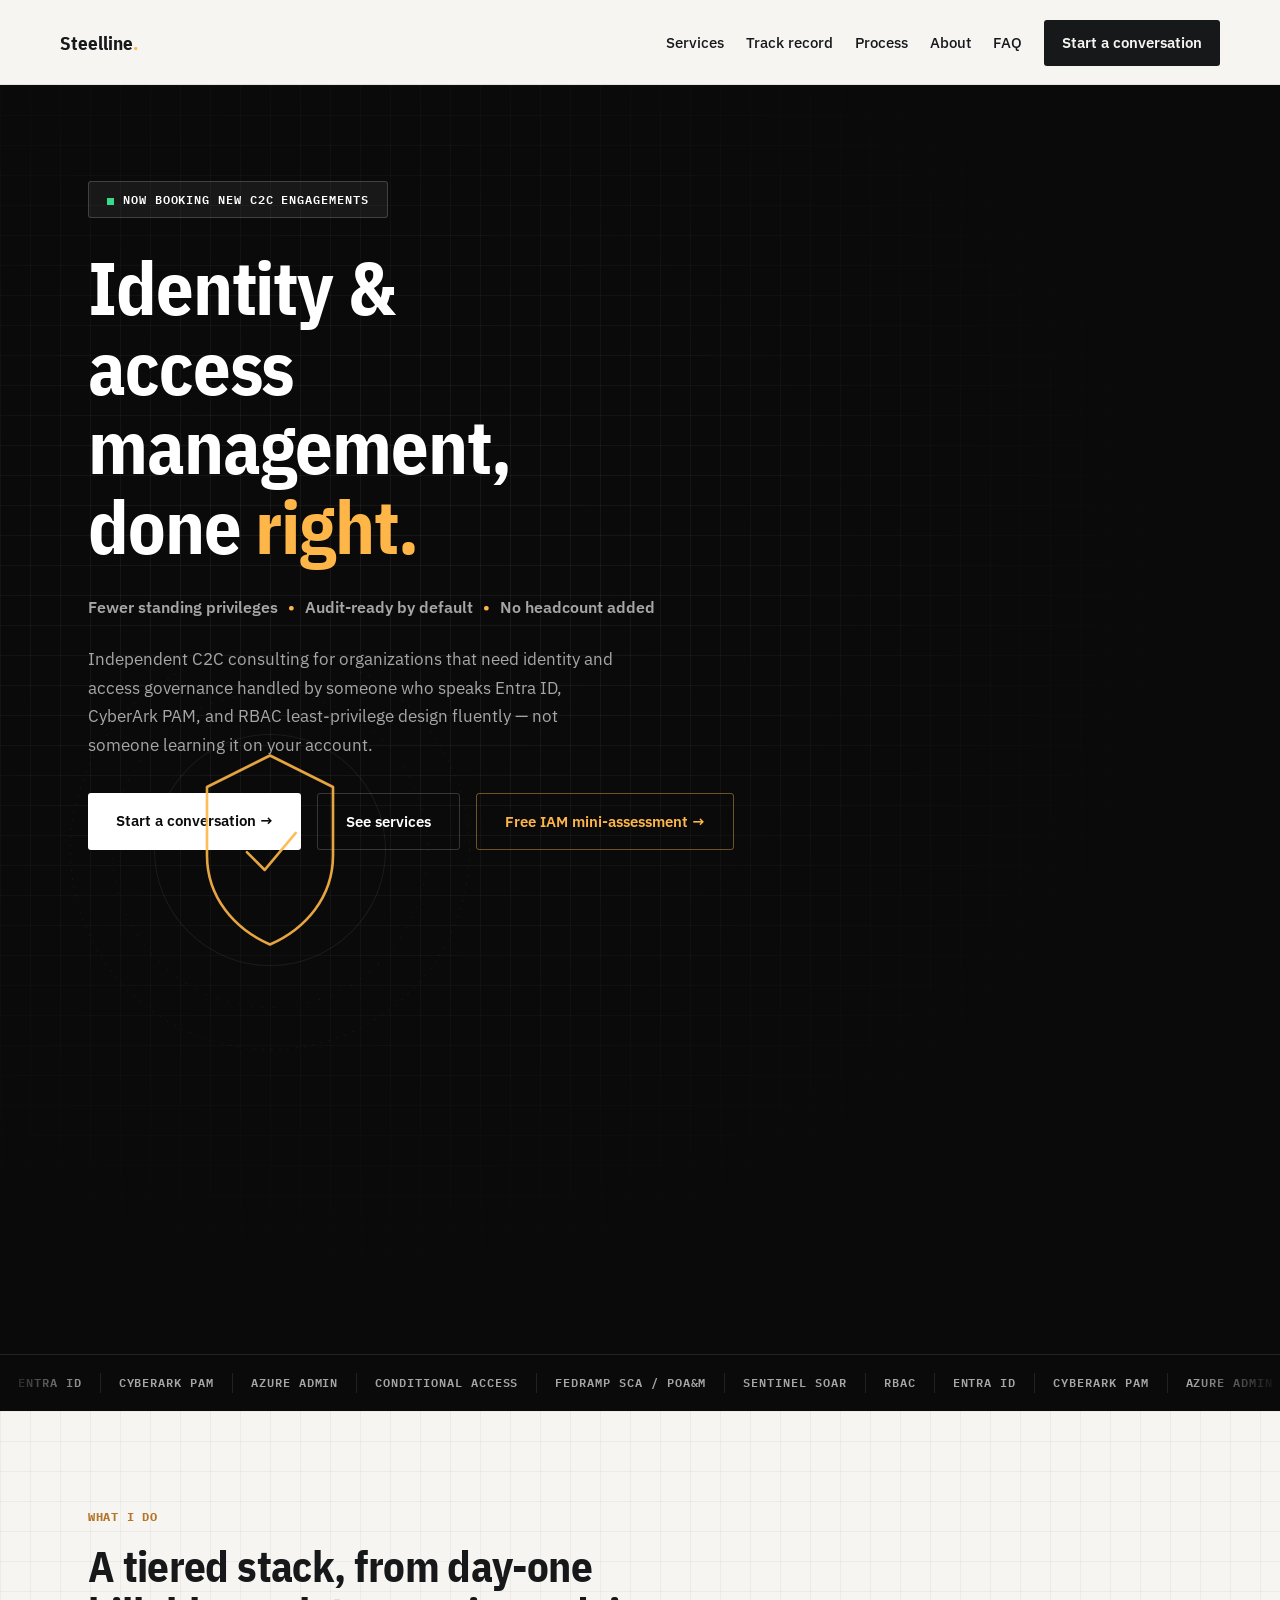
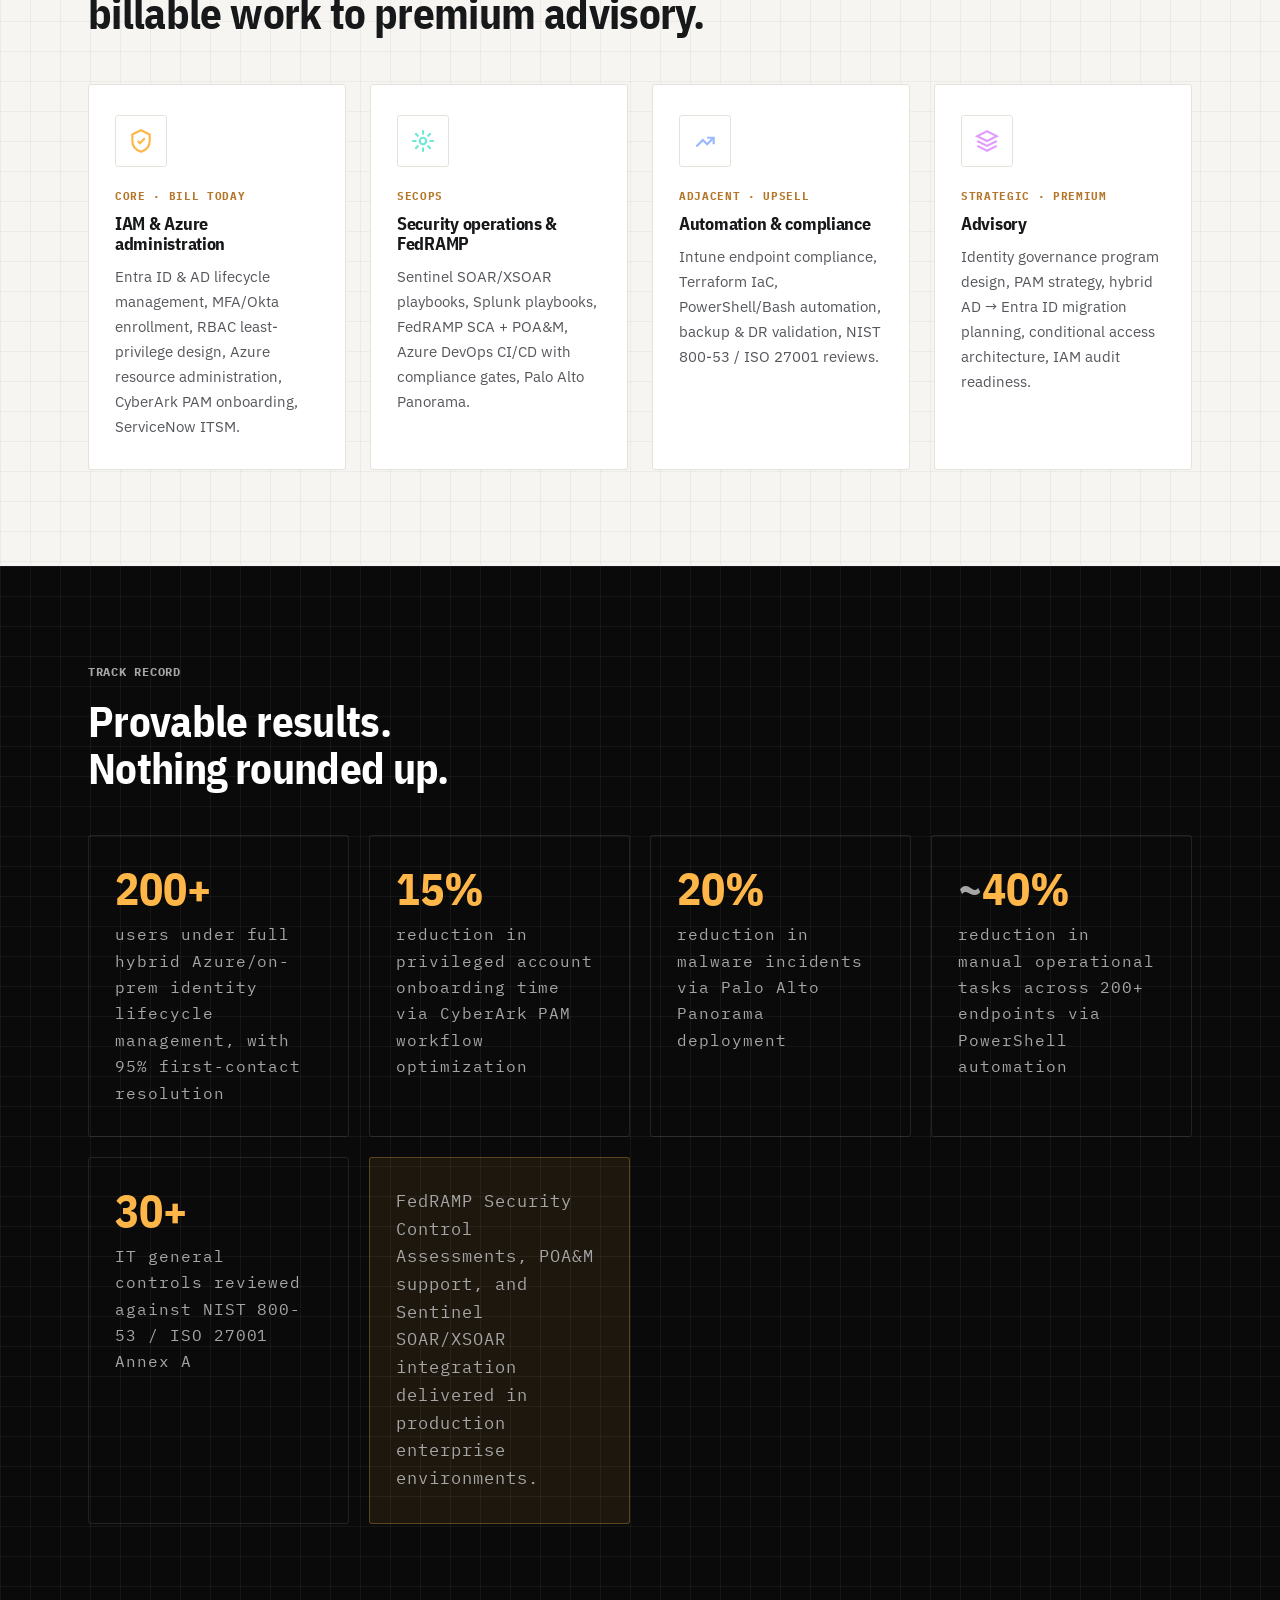
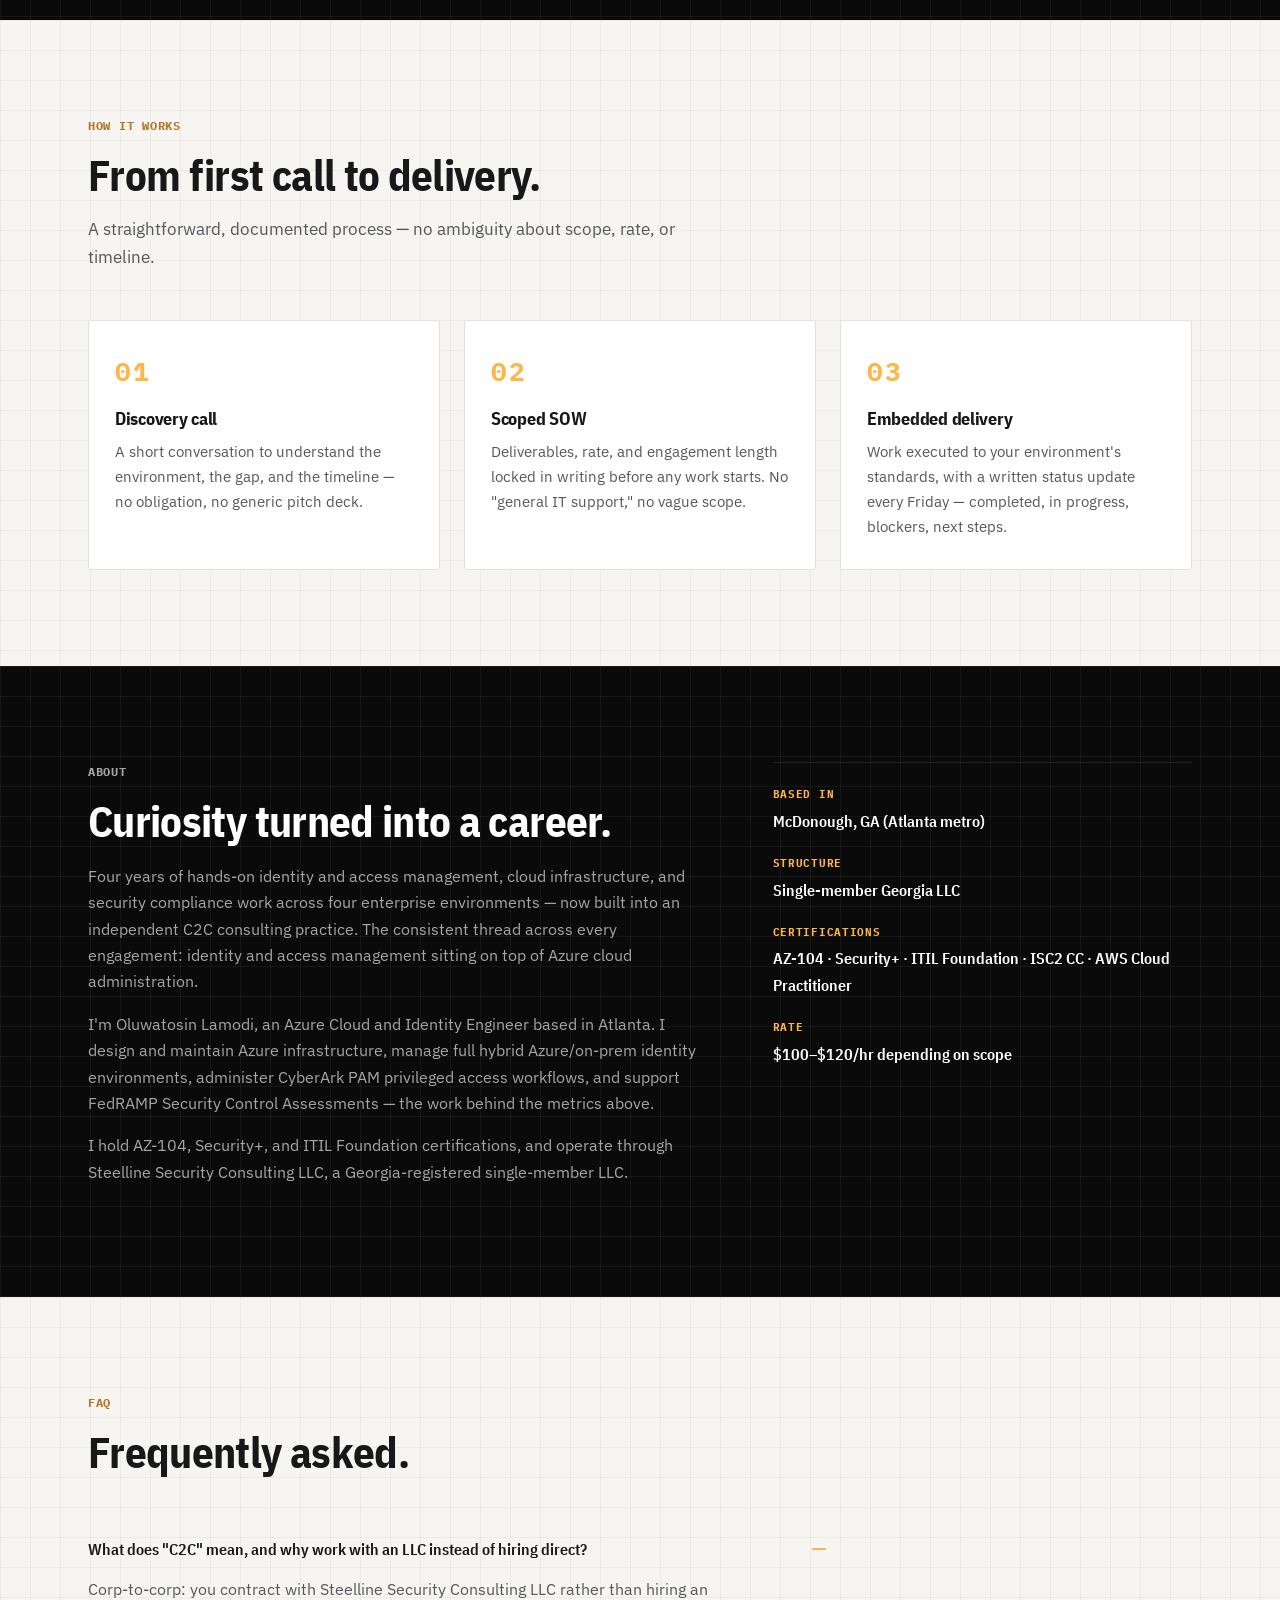
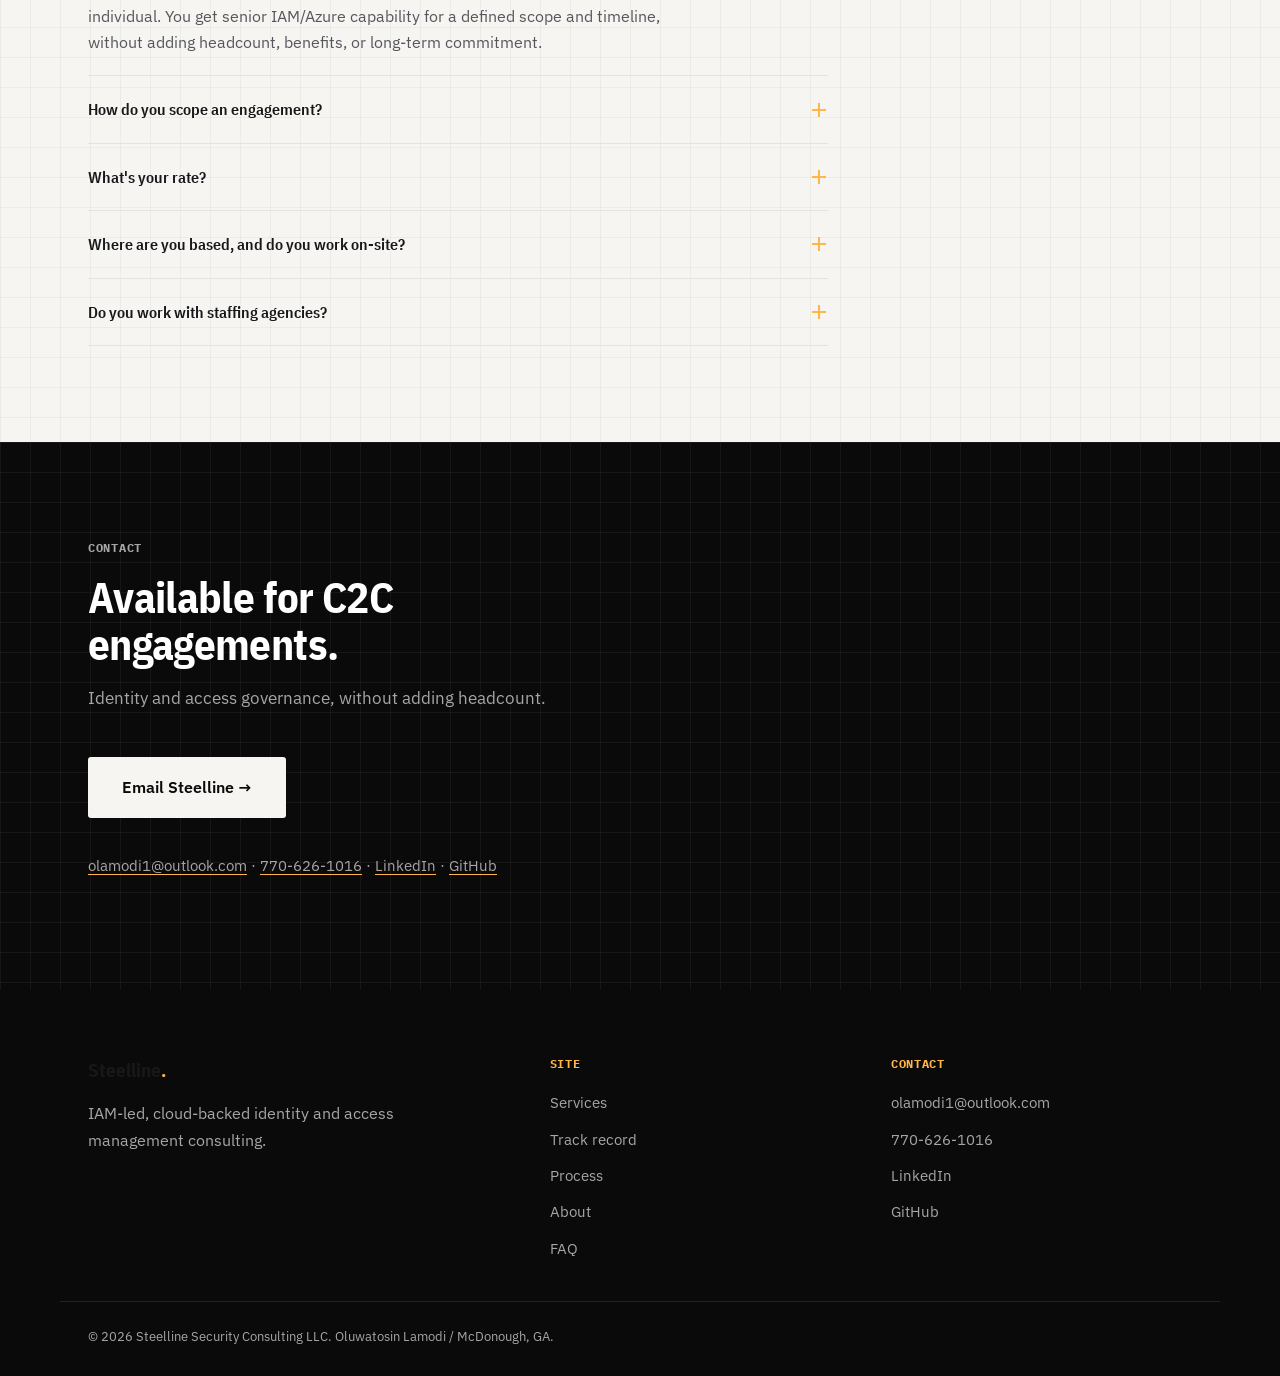
==== commit b7b3ad69: "Finish engineering redesign: flat HMI design language across storefront Convert the site from the ge" ====
--- a/index.html
+++ b/index.html
@@ -19,7 +19,7 @@
 
 <link rel="preconnect" href="https://fonts.googleapis.com">
 <link rel="preconnect" href="https://fonts.gstatic.com" crossorigin>
-<link href="https://fonts.googleapis.com/css2?family=Sora:wght@400;600;700;800&family=Inter:wght@400;500;600;700&display=swap" rel="stylesheet">
+<link href="https://fonts.googleapis.com/css2?family=IBM+Plex+Sans:wght@400;500;600;700&family=IBM+Plex+Sans+Condensed:wght@500;600;700&family=IBM+Plex+Mono:wght@400;500;600&display=swap" rel="stylesheet">
 <link rel="stylesheet" href="style.css">
 <link rel="stylesheet" href="enhance.css">
 
--- a/enhance.css
+++ b/enhance.css
@@ -1,131 +1,192 @@
 /* ============================================================
-   Steelline — modern motion & polish layer (additive to style.css)
+   Steelline — engineering design language (override layer)
+   Loaded AFTER style.css so these rules win. Converts the
+   storefront from the generic "AI dashboard" look (glass, glow,
+   gradients, candy radii, Sora/Inter) to the same infrastructure/
+   HMI aesthetic as the app suite (AquaMind, RegionScope, assess):
+   IBM Plex, flat hairline surfaces, squared corners, status-only
+   color, a faint 30px engineering grid, civic-teal suite accent.
+   style.css is left intact — remove this file to revert.
    ============================================================ */
+
+:root {
+  /* Typography — IBM Plex: an actual engineering typeface, instantly not-Inter */
+  --font: "IBM Plex Sans", -apple-system, "Segoe UI", Arial, sans-serif;
+  --font-display: "IBM Plex Sans Condensed", "IBM Plex Sans", Arial, sans-serif;
+  --mono: "IBM Plex Mono", ui-monospace, "SFMono-Regular", Consolas, monospace;
+
+  /* Color — brand gold stays (it's the logo); teal ties to the app suite.
+     Vivid color is reserved for status/accent only; chrome stays monochrome. */
+  --accent-2: #0b6e6e;          /* civic teal — shared with RegionScope + assess */
+  --radius: 3px;                /* squared corners, not candy-rounded */
+  --grid-dark: rgba(255,255,255,0.05);
+  --grid-light: rgba(23,24,26,0.045);
+}
+
 html { scroll-behavior: smooth; }
 
-/* Scroll progress bar */
-.scroll-progress {
-  position: fixed; top: 0; left: 0; height: 3px; width: 0;
-  background: linear-gradient(90deg, var(--accent), #ffd79a);
-  box-shadow: 0 0 12px rgba(255,182,72,.5);
-  z-index: 60; transition: width .08s linear;
+/* Tighter, instrument-like body rhythm */
+body { -webkit-font-smoothing: antialiased; }
+
+h1, h2, h3 { letter-spacing: -0.015em; }
+
+/* Faint engineering grid on every surface (30px) ------------------------- */
+.section { background-image:
+    linear-gradient(var(--grid-light) 1px, transparent 1px),
+    linear-gradient(90deg, var(--grid-light) 1px, transparent 1px);
+  background-size: 30px 30px; }
+.section-dark { background-image:
+    linear-gradient(var(--grid-dark) 1px, transparent 1px),
+    linear-gradient(90deg, var(--grid-dark) 1px, transparent 1px);
+  background-size: 30px 30px; }
+
+/* Header — flat, no glass blur ------------------------------------------- */
+.site-header {
+  background: var(--paper);
+  backdrop-filter: none; -webkit-backdrop-filter: none;
+  border-bottom: 1px solid var(--paper-line);
+  transition: border-color .18s ease;
+}
+.site-header.scrolled {
+  background: var(--paper);
+  box-shadow: none;
+  border-bottom-color: #cfccc3;
 }
 
-/* Header gains depth on scroll */
-.site-header { transition: box-shadow .3s ease, background .3s ease; }
-.site-header.scrolled {
-  box-shadow: 0 8px 30px rgba(23,24,26,.10);
-  background: rgba(246,245,242,.96);
+/* Scroll progress — flat solid hairline, no gradient/glow */
+.scroll-progress {
+  height: 2px;
+  background: var(--accent);
+  box-shadow: none;
+  transition: width .08s linear;
 }
 
-/* ---- Hero: animated aurora glow + faint grid ---- */
+/* Hero — kill the aurora glow; keep only a crisp engineering grid -------- */
 .hero { isolation: isolate; }
-.hero::before {
-  content: ""; position: absolute; inset: -25% -15% -15% -15%; z-index: 0;
-  background:
-    radial-gradient(42% 42% at 72% 22%, rgba(255,182,72,.22), transparent 70%),
-    radial-gradient(40% 42% at 18% 82%, rgba(110,231,216,.14), transparent 72%),
-    radial-gradient(35% 35% at 55% 60%, rgba(154,184,255,.10), transparent 72%);
-  filter: blur(8px);
-  animation: aurora 18s ease-in-out infinite alternate;
-  pointer-events: none;
-}
+.hero::before { content: none; }           /* was: animated aurora blur */
 .hero::after {
   content: ""; position: absolute; inset: 0; z-index: 0;
   background-image:
-    linear-gradient(rgba(255,255,255,.045) 1px, transparent 1px),
-    linear-gradient(90deg, rgba(255,255,255,.045) 1px, transparent 1px);
-  background-size: 56px 56px;
-  -webkit-mask-image: radial-gradient(75% 65% at 32% 42%, #000 25%, transparent 78%);
-          mask-image: radial-gradient(75% 65% at 32% 42%, #000 25%, transparent 78%);
+    linear-gradient(rgba(255,255,255,.05) 1px, transparent 1px),
+    linear-gradient(90deg, rgba(255,255,255,.05) 1px, transparent 1px);
+  background-size: 30px 30px;
+  -webkit-mask-image: radial-gradient(80% 70% at 30% 40%, #000 20%, transparent 82%);
+          mask-image: radial-gradient(80% 70% at 30% 40%, #000 20%, transparent 82%);
   pointer-events: none;
 }
 .hero .wrap, .hero-graphic { position: relative; z-index: 1; }
-@keyframes aurora {
-  0%   { transform: translate(0,0) scale(1); }
-  100% { transform: translate(-5%, 4%) scale(1.1); }
-}
 
-/* Hero content load-in cascade */
+/* Hero content load-in — quick, no blur */
 .hero .eyebrow-pill,
 .hero h1,
 .hero .hero-benefits,
 .hero .lede,
-.hero .hero-actions { animation: heroUp .85s cubic-bezier(.2,.7,.2,1) both; }
-.hero h1            { animation-delay: .07s; }
-.hero .hero-benefits{ animation-delay: .15s; }
-.hero .lede         { animation-delay: .23s; }
-.hero .hero-actions { animation-delay: .31s; }
-@keyframes heroUp { from { opacity: 0; transform: translateY(20px); } to { opacity: 1; transform: none; } }
+.hero .hero-actions { animation: heroUp .5s cubic-bezier(.2,.7,.2,1) both; }
+.hero h1             { animation-delay: .05s; }
+.hero .hero-benefits { animation-delay: .10s; }
+.hero .lede          { animation-delay: .16s; }
+.hero .hero-actions  { animation-delay: .22s; }
+@keyframes heroUp { from { opacity: 0; transform: translateY(12px); } to { opacity: 1; transform: none; } }
 
-/* Live-status dot in the "now booking" pill */
+/* Instrument gauge: keep the slow rotation, drop the glow pulse */
+.pulse-shield { animation: none; }
+.draw-check { animation: draw 1.1s .5s ease forwards; }
+
+/* "Now booking" pill — flat HMI status tag with a steady live square ----- */
+.eyebrow-pill {
+  border-radius: var(--radius);
+  background: rgba(255,255,255,0.06);
+  border: 1px solid var(--line-strong);
+  font-family: var(--mono);
+  text-transform: uppercase;
+  letter-spacing: 0.08em;
+  font-size: 0.72rem;
+}
 .eyebrow-pill::before {
-  content: ""; display: inline-block; width: 7px; height: 7px; border-radius: 50%;
-  background: var(--accent); margin-right: 9px; vertical-align: middle;
-  animation: ping 2.2s ease-out infinite;
+  content: ""; display: inline-block; width: 7px; height: 7px; border-radius: 0;
+  background: #39d98a;                      /* green = live, real alarm semantics */
+  margin-right: 9px; vertical-align: middle;
+  animation: statusBlink 2.4s step-end infinite;
+  box-shadow: none;
 }
-@keyframes ping {
-  0%   { box-shadow: 0 0 0 0 rgba(255,182,72,.55); }
-  70%  { box-shadow: 0 0 0 8px rgba(255,182,72,0); }
-  100% { box-shadow: 0 0 0 0 rgba(255,182,72,0); }
+@keyframes statusBlink { 0%, 60% { opacity: 1; } 61%, 100% { opacity: .45; } }
+
+/* Buttons — flat, squared, no sheen/no glow ------------------------------ */
+.btn { position: relative; overflow: hidden; }
+.btn-pill { border-radius: var(--radius); }
+.btn::before { content: none; }             /* was: diagonal sheen sweep */
+.btn-primary:hover { background: var(--accent); transform: none; box-shadow: none; }
+.btn-outline:hover { background: rgba(255,255,255,0.08); border-color: var(--white); }
+.btn-ghost-accent {
+  background: transparent; color: var(--accent);
+  border: 1px solid rgba(255,182,72,.42); border-radius: var(--radius);
 }
+.btn-ghost-accent:hover { background: rgba(255,182,72,.10); border-color: var(--accent); transform: none; }
+.nav-cta { border-radius: var(--radius) !important; }
+.nav a.nav-cta:hover { transform: none; }
 
-/* Buttons: arrow nudge + sheen */
-.btn { position: relative; overflow: hidden; }
-.btn-primary::after, .btn-outline::after, .btn-ghost-accent::after, .nav-cta::after { content: ""; }
-.btn::before {
-  content: ""; position: absolute; top: 0; left: -120%; width: 55%; height: 100%;
-  background: linear-gradient(100deg, transparent, rgba(255,255,255,.35), transparent);
-  transform: skewX(-18deg); transition: left .6s ease;
+/* Cards — flat hairline panels; accent is a top rule on hover, not a glow - */
+.service-grid, .stat-grid, .process-grid { perspective: none; }
+.service-card, .process-card, .stat-card {
+  border-radius: var(--radius);
+  position: relative; overflow: hidden;
+  transition: border-color .18s ease, background .18s ease;
+  will-change: auto;
 }
-.btn:hover::before { left: 140%; }
-.btn-ghost-accent { background: transparent; color: var(--accent); border: 1px solid rgba(255,182,72,.42); }
-.btn-ghost-accent:hover { background: rgba(255,182,72,.12); border-color: var(--accent); transform: translateY(-2px); }
-
-/* ---- Cards: perspective tilt + accent-border glow + sheen ---- */
-.service-grid, .stat-grid, .process-grid { perspective: 1000px; }
-.service-card, .process-card, .stat-card {
-  position: relative; overflow: hidden;
-  transition: transform .25s cubic-bezier(.2,.7,.2,1), box-shadow .25s ease, background .25s ease;
-  will-change: transform;
-}
+.service-card:hover, .process-card:hover { transform: none; box-shadow: none; border-color: #cfccc3; }
+.stat-card:hover { transform: none; background: rgba(255,255,255,0.05); }
+/* repurpose the ::after border-glow into a flat accent top-rule */
 .service-card::after, .process-card::after, .stat-card::after {
-  content: ""; position: absolute; inset: 0; border-radius: inherit; padding: 1px;
-  background: linear-gradient(135deg, var(--accent), transparent 45%);
-  -webkit-mask: linear-gradient(#000 0 0) content-box, linear-gradient(#000 0 0);
-          mask: linear-gradient(#000 0 0) content-box, linear-gradient(#000 0 0);
-  -webkit-mask-composite: xor; mask-composite: exclude;
-  opacity: 0; transition: opacity .3s ease; pointer-events: none;
+  content: ""; position: absolute; inset: 0 0 auto 0; top: 0; height: 2px; width: 100%;
+  background: var(--accent); padding: 0;
+  -webkit-mask: none; mask: none;
+  opacity: 0; transition: opacity .18s ease; pointer-events: none;
 }
 .service-card:hover::after, .process-card:hover::after, .stat-card:hover::after { opacity: 1; }
-.service-icon { transition: transform .3s cubic-bezier(.2,.7,.2,1), box-shadow .3s ease; }
-.service-card:hover .service-icon { transform: translateY(-3px) rotate(-5deg); box-shadow: 0 8px 20px rgba(255,182,72,.35); }
-.process-card:hover .process-num { color: var(--white); transition: color .25s ease; }
 
-/* Reveal: add gentle blur-in + nicer easing */
-.reveal {
-  transition: opacity .75s cubic-bezier(.2,.7,.2,1), transform .75s cubic-bezier(.2,.7,.2,1), filter .75s ease;
-  filter: blur(5px);
+/* Stat cards on dark — flat, hairline, no glass */
+.stat-card { background: transparent; border: 1px solid var(--line); }
+.stat-card-accent { background: rgba(255,182,72,.08); border-color: rgba(255,182,72,.28); }
+
+/* Service icons — monochrome squared chips (drop the 4-color candy chips) */
+.service-icon {
+  background: transparent !important;
+  color: var(--accent);
+  border: 1px solid var(--paper-line);
+  border-radius: var(--radius);
+  transition: border-color .18s ease, color .18s ease;
 }
-.reveal-visible { filter: blur(0); }
-.reveal-item { transition: opacity .55s cubic-bezier(.2,.7,.2,1), transform .55s cubic-bezier(.2,.7,.2,1); }
+.service-card:hover .service-icon { transform: none; box-shadow: none; border-color: var(--accent); }
+.process-card:hover .process-num { color: var(--accent); transition: color .18s ease; }
 
-/* Marquee: edge fade so it reads as motion, not a hard cut */
+/* Marquee — edge fade kept (reads as motion, not a hard cut) */
 .tech-strip { position: relative; }
 .tech-strip::before, .tech-strip::after {
   content: ""; position: absolute; top: 0; bottom: 0; width: 90px; z-index: 2; pointer-events: none;
 }
 .tech-strip::before { left: 0; background: linear-gradient(90deg, var(--black), transparent); }
 .tech-strip::after  { right: 0; background: linear-gradient(270deg, var(--black), transparent); }
+.marquee-track span { font-family: var(--mono); letter-spacing: 0.08em; }
 
-/* Links: animated underline */
-.contact-line a, .faq-item summary { position: relative; }
+/* Reveals — slide only, no blur-in; quicker easing */
+.reveal {
+  filter: none;
+  transition: opacity .5s cubic-bezier(.2,.7,.2,1), transform .5s cubic-bezier(.2,.7,.2,1);
+}
+.reveal-visible { filter: none; }
+.reveal-item { transition: opacity .4s cubic-bezier(.2,.7,.2,1), transform .4s cubic-bezier(.2,.7,.2,1); }
+
+/* Engineering microcopy — technical labels in IBM Plex Mono (telemetry voice) */
+.eyebrow, .eyebrow-light, .service-tag, .stat-desc, .process-num, .footer-heading, .about-facts dt {
+  font-family: var(--mono);
+  letter-spacing: 0.06em;
+}
+.stat-num, .stat-count { font-variant-numeric: tabular-nums; }
+.about-facts dd { font-family: var(--font-display); }
 
 @media (prefers-reduced-motion: reduce) {
   html { scroll-behavior: auto; }
-  .hero::before, .eyebrow-pill::before { animation: none; }
   .hero .eyebrow-pill, .hero h1, .hero .hero-benefits, .hero .lede, .hero .hero-actions { animation: none; }
-  .reveal { filter: none; }
-  .btn::before { display: none; }
+  .eyebrow-pill::before { animation: none; }
   .scroll-progress { display: none; }
 }
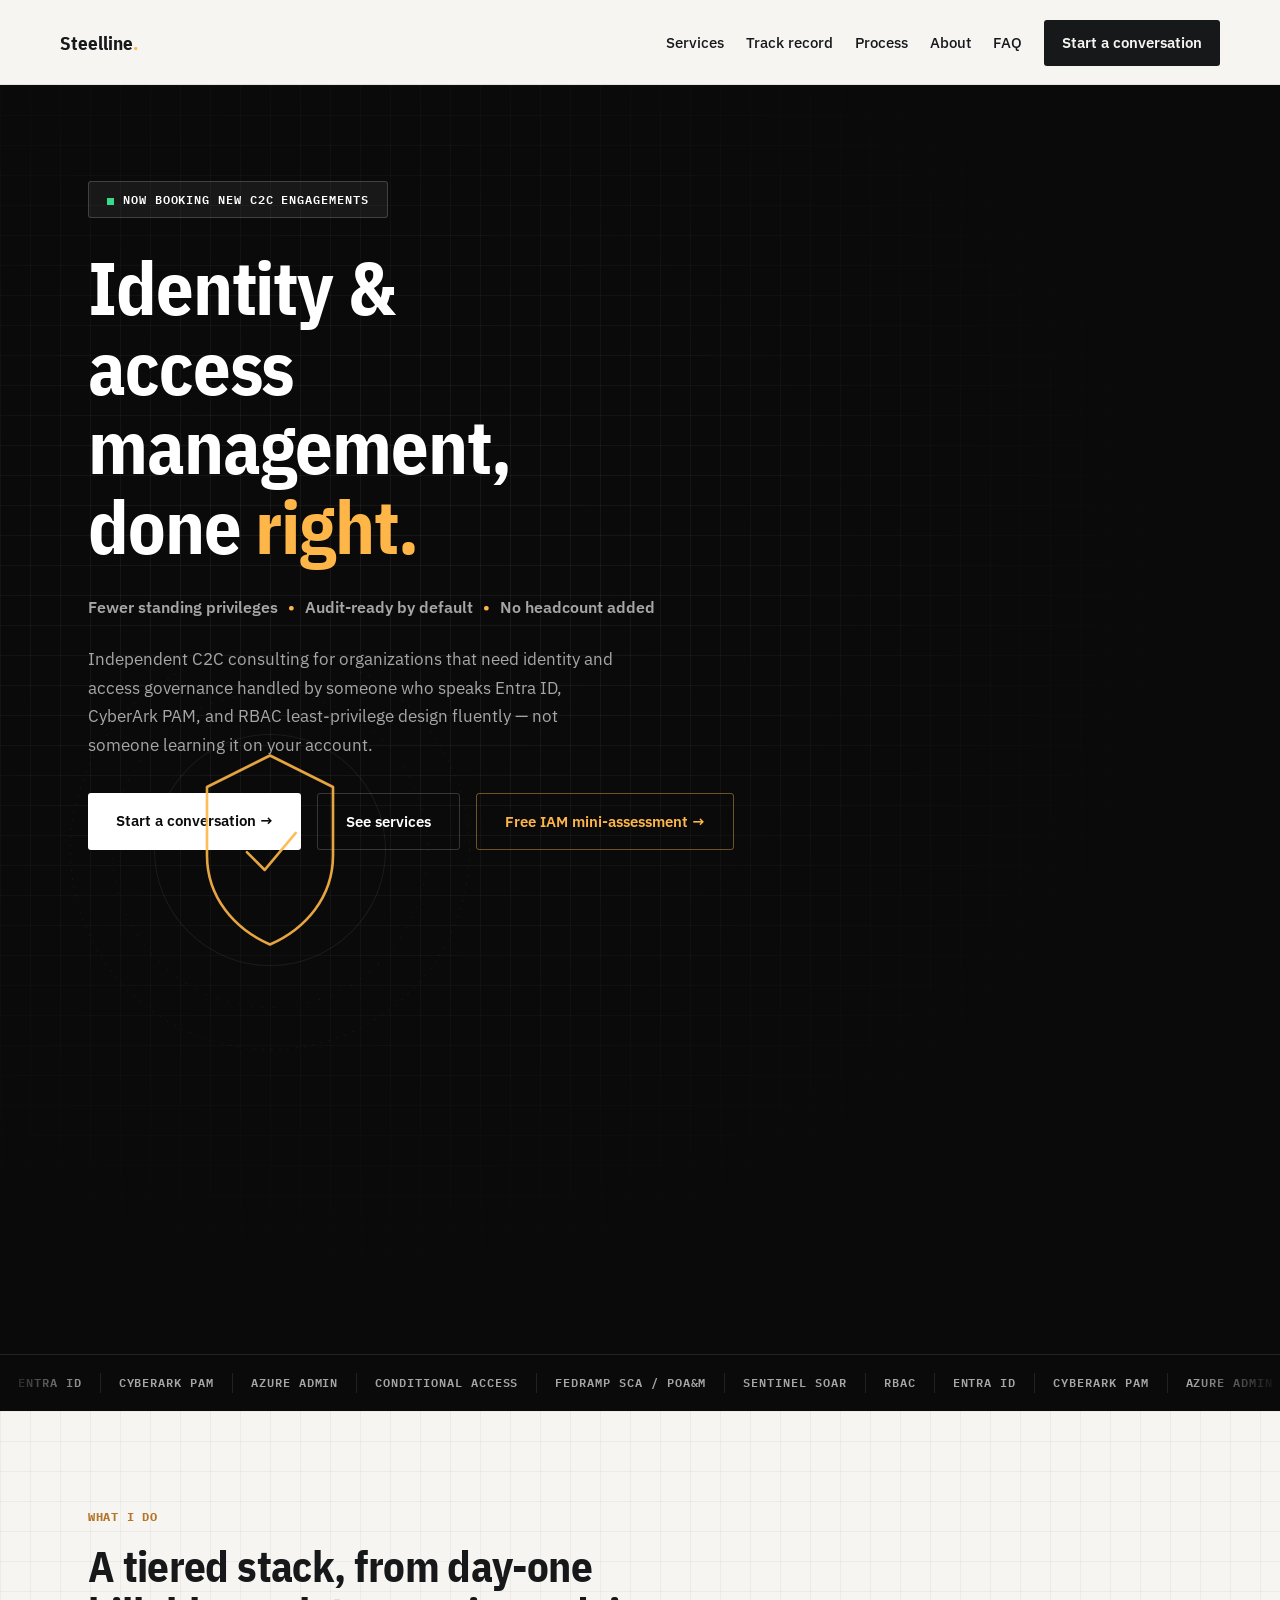
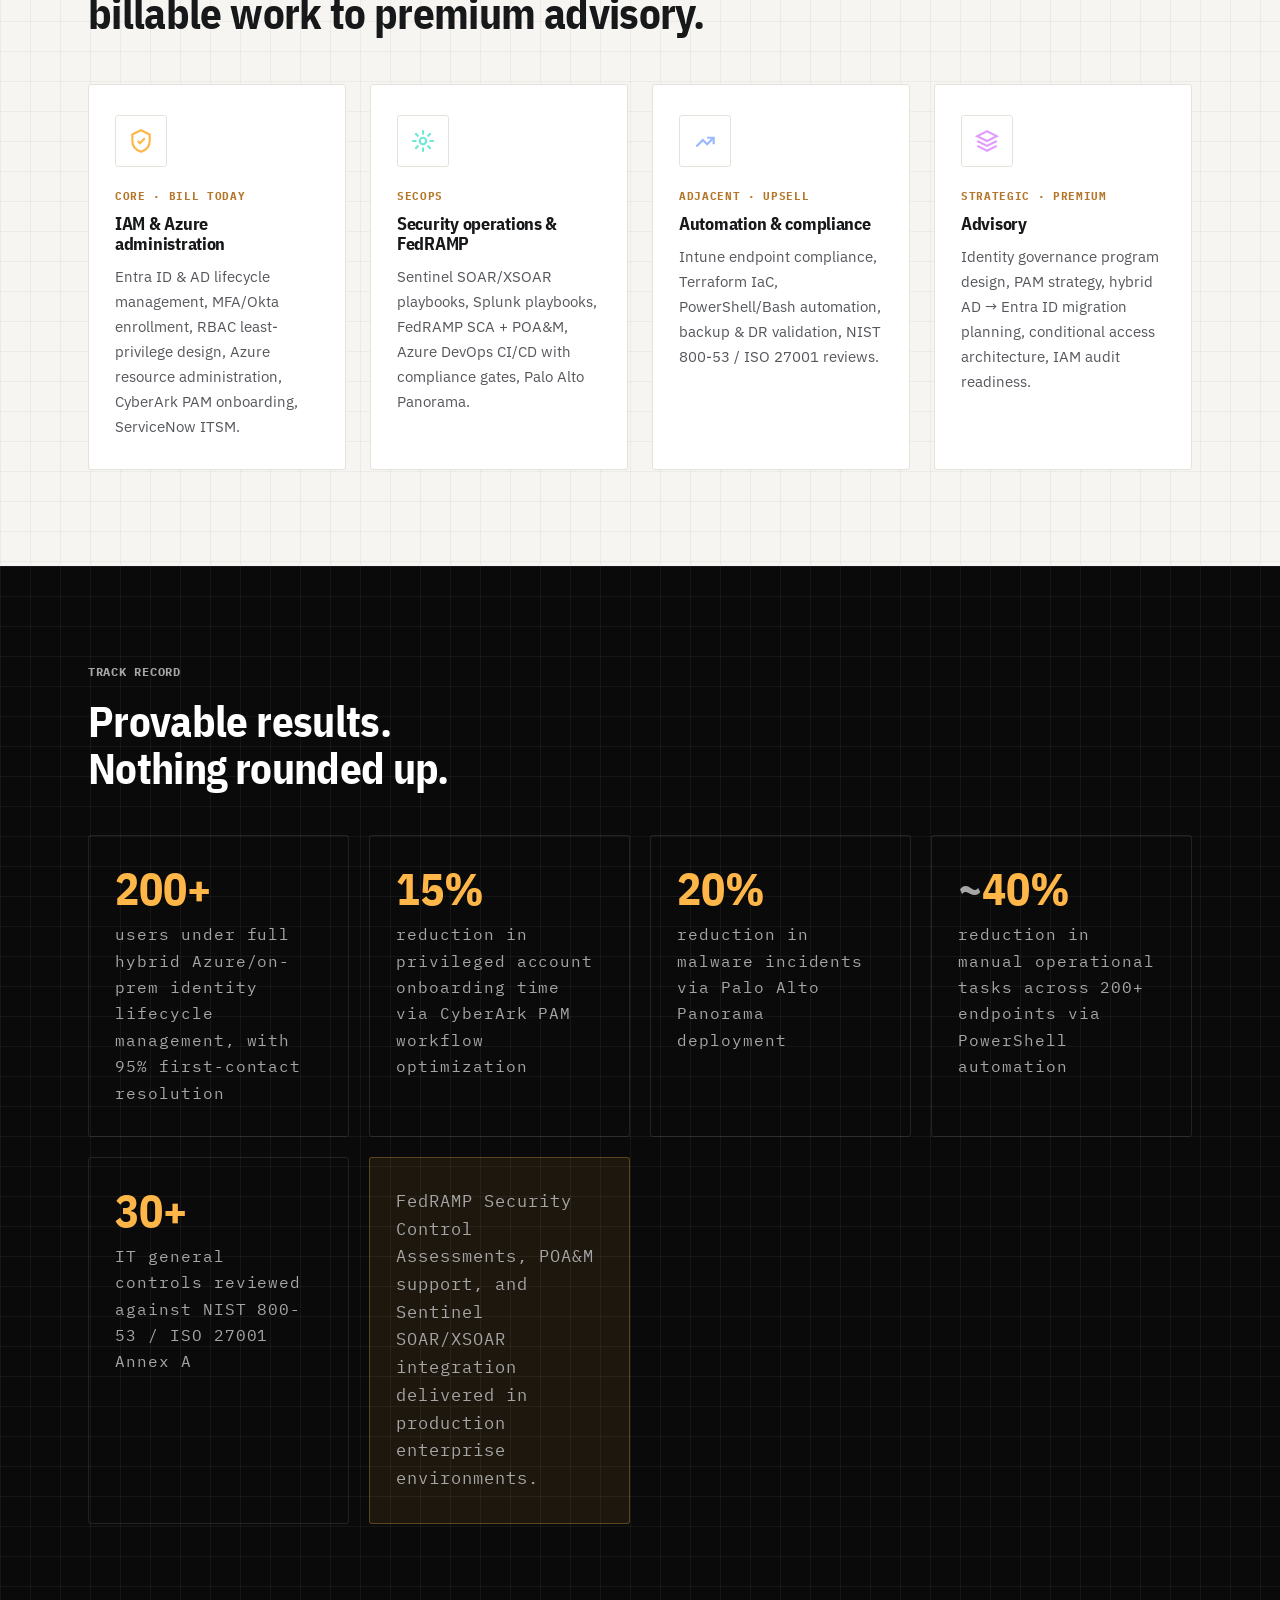
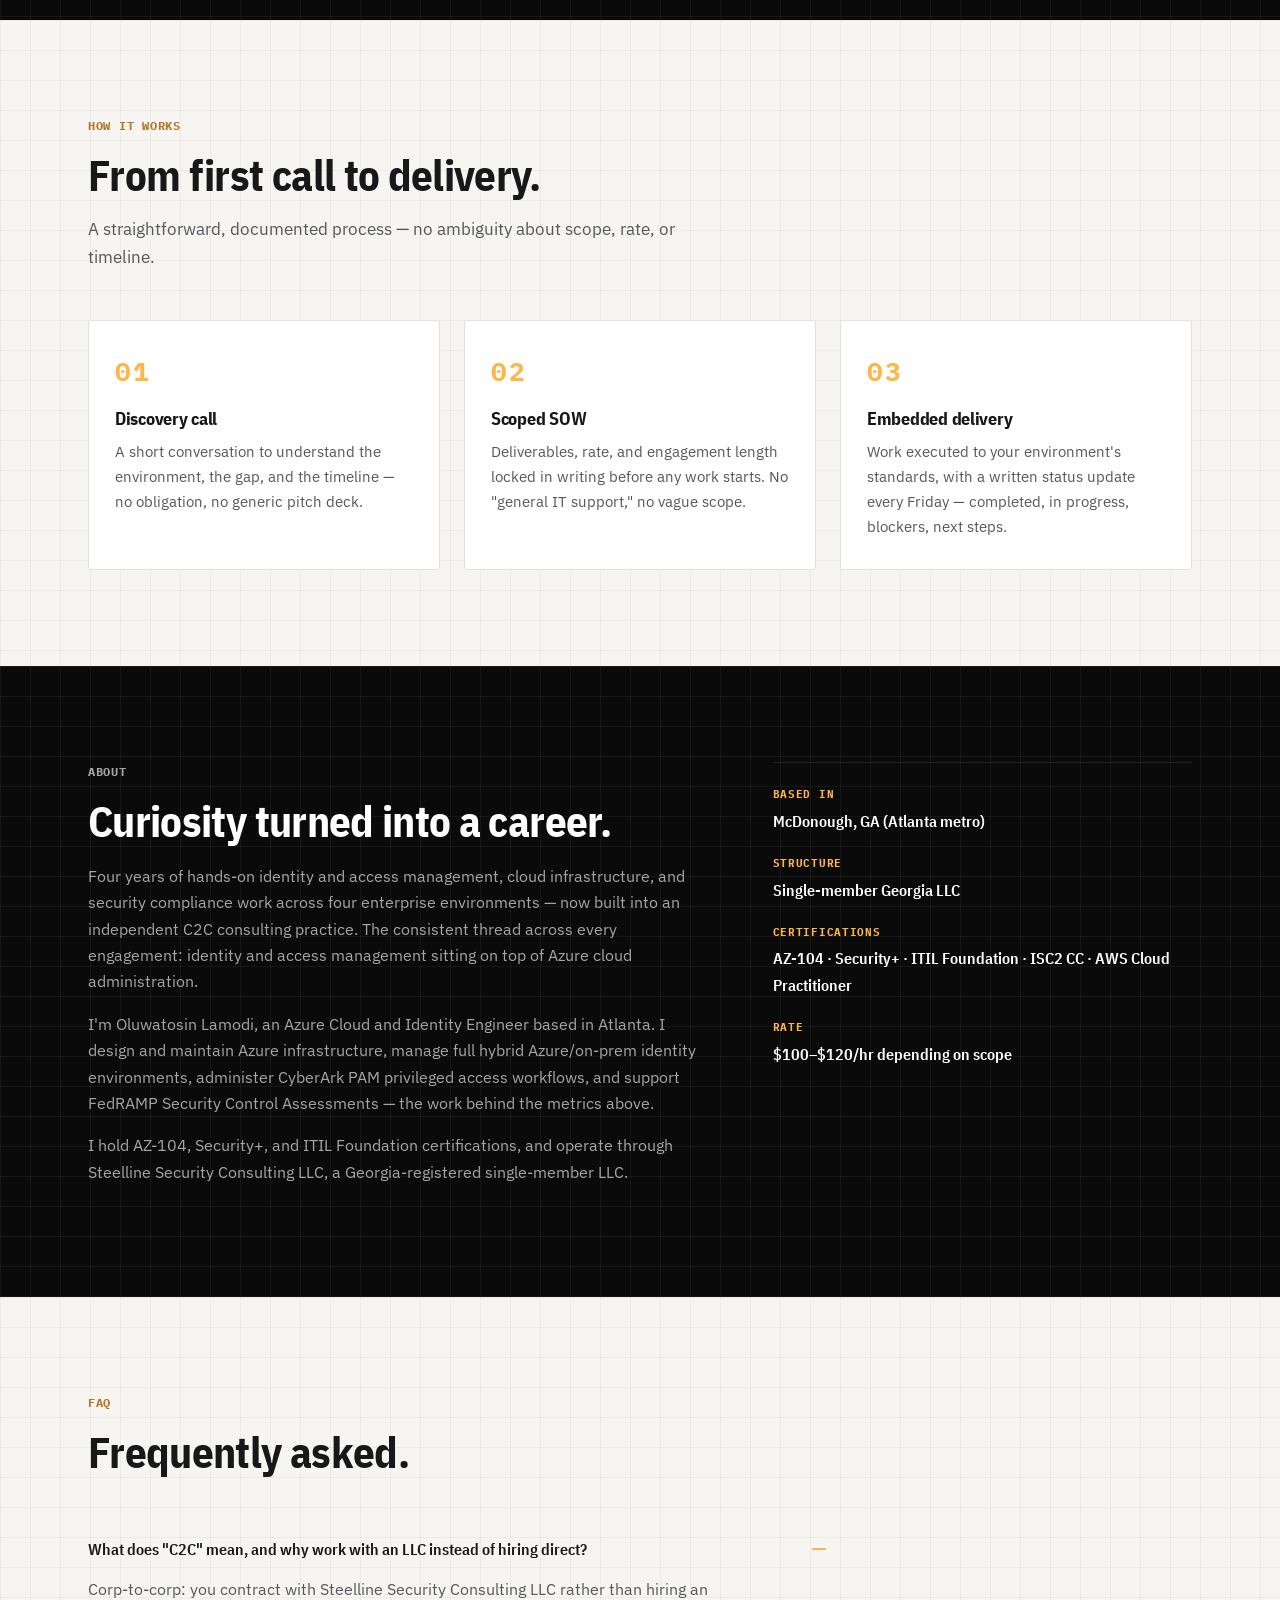
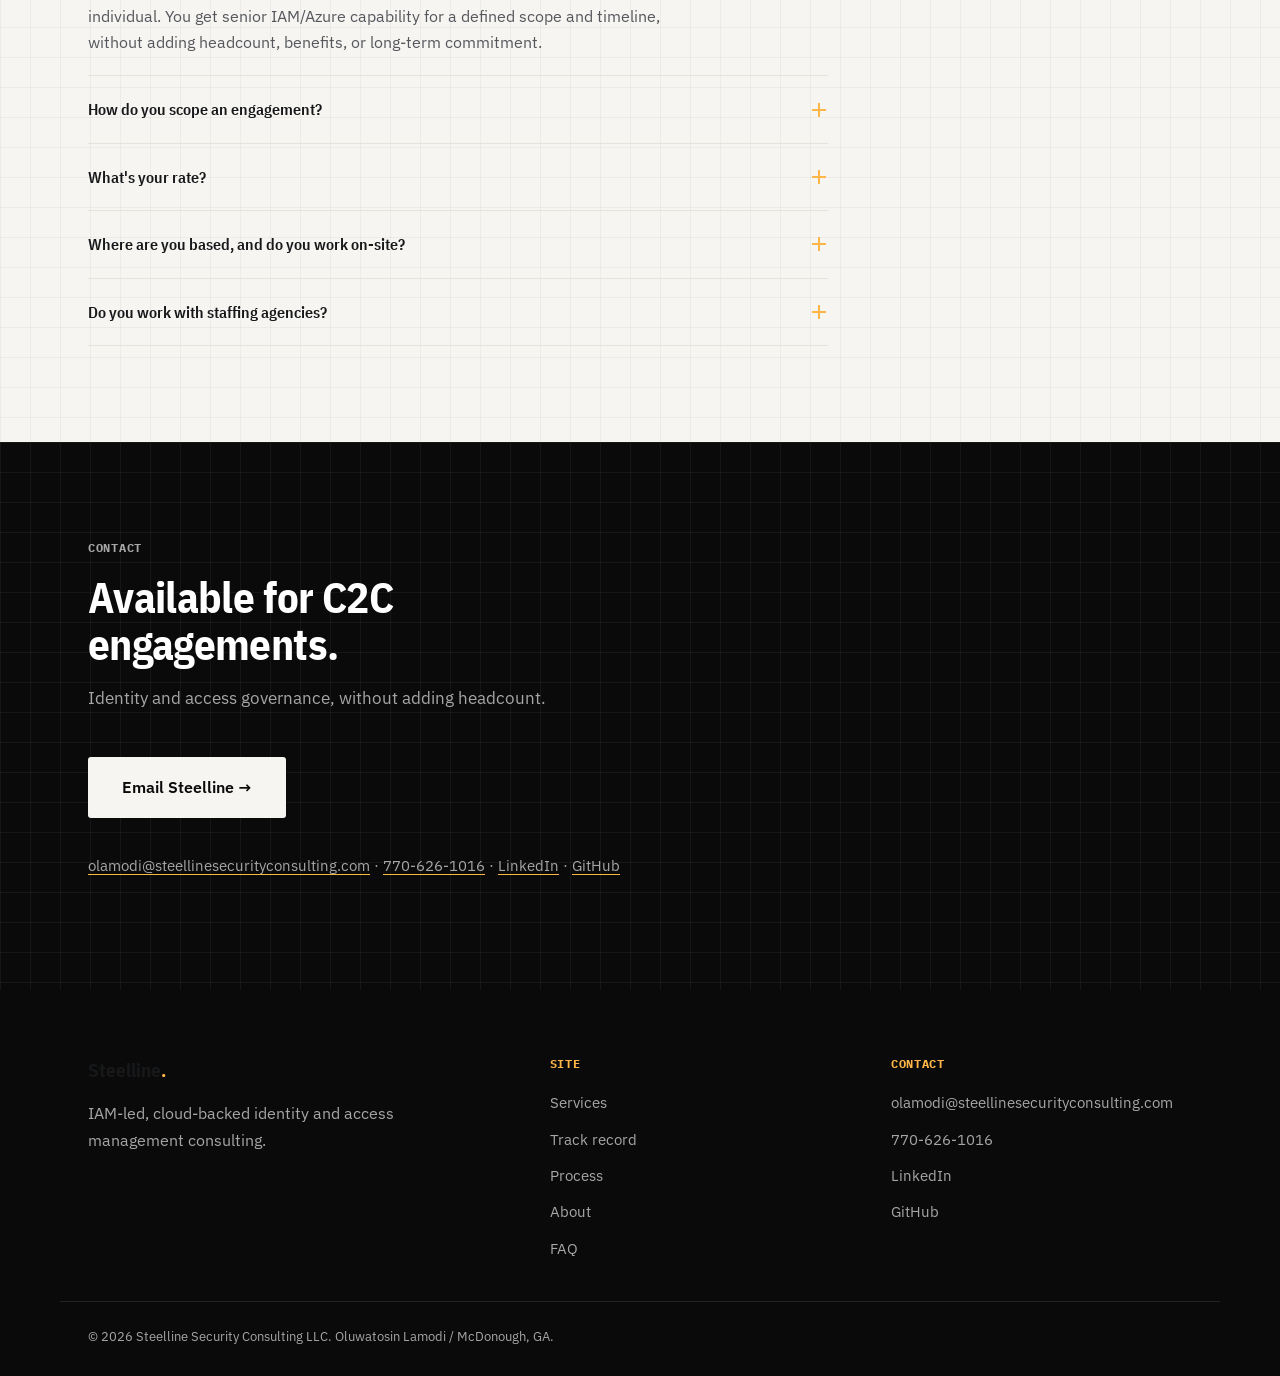
==== commit b48659c3: "Swap contact email to business domain (olamodi@steellinesecurityconsulting.com) Personal olamodi1@ou" ====
--- a/index.html
+++ b/index.html
@@ -29,7 +29,7 @@
   "@type": "ProfessionalService",
   "name": "Steelline Security Consulting LLC",
   "url": "https://steellinesecurityconsulting.com/",
-  "email": "olamodi1@outlook.com",
+  "email": "olamodi@steellinesecurityconsulting.com",
   "telephone": "+1-770-626-1016",
   "address": {
     "@type": "PostalAddress",
@@ -267,9 +267,9 @@
       <p class="eyebrow eyebrow-light">Contact</p>
       <h2>Available for C2C<br>engagements.</h2>
       <p class="section-lede">Identity and access governance, without adding headcount.</p>
-      <a href="mailto:olamodi1@outlook.com?subject=IAM%2FAzure%20Consulting%20Inquiry" class="btn btn-pill btn-primary btn-large">Email Steelline →</a>
+      <a href="mailto:olamodi@steellinesecurityconsulting.com?subject=IAM%2FAzure%20Consulting%20Inquiry" class="btn btn-pill btn-primary btn-large">Email Steelline →</a>
       <p class="contact-line">
-        <a href="mailto:olamodi1@outlook.com">olamodi1@outlook.com</a> ·
+        <a href="mailto:olamodi@steellinesecurityconsulting.com">olamodi@steellinesecurityconsulting.com</a> ·
         <a href="tel:7706261016">770-626-1016</a> ·
         <a href="https://www.linkedin.com/in/oluwatosin1" target="_blank" rel="noopener">LinkedIn</a> ·
         <a href="https://github.com/Olamodi1" target="_blank" rel="noopener">GitHub</a>
@@ -295,7 +295,7 @@
     </div>
     <div class="footer-col">
       <p class="footer-heading">Contact</p>
-      <a href="mailto:olamodi1@outlook.com">olamodi1@outlook.com</a>
+      <a href="mailto:olamodi@steellinesecurityconsulting.com">olamodi@steellinesecurityconsulting.com</a>
       <a href="tel:7706261016">770-626-1016</a>
       <a href="https://www.linkedin.com/in/oluwatosin1" target="_blank" rel="noopener">LinkedIn</a>
       <a href="https://github.com/Olamodi1" target="_blank" rel="noopener">GitHub</a>
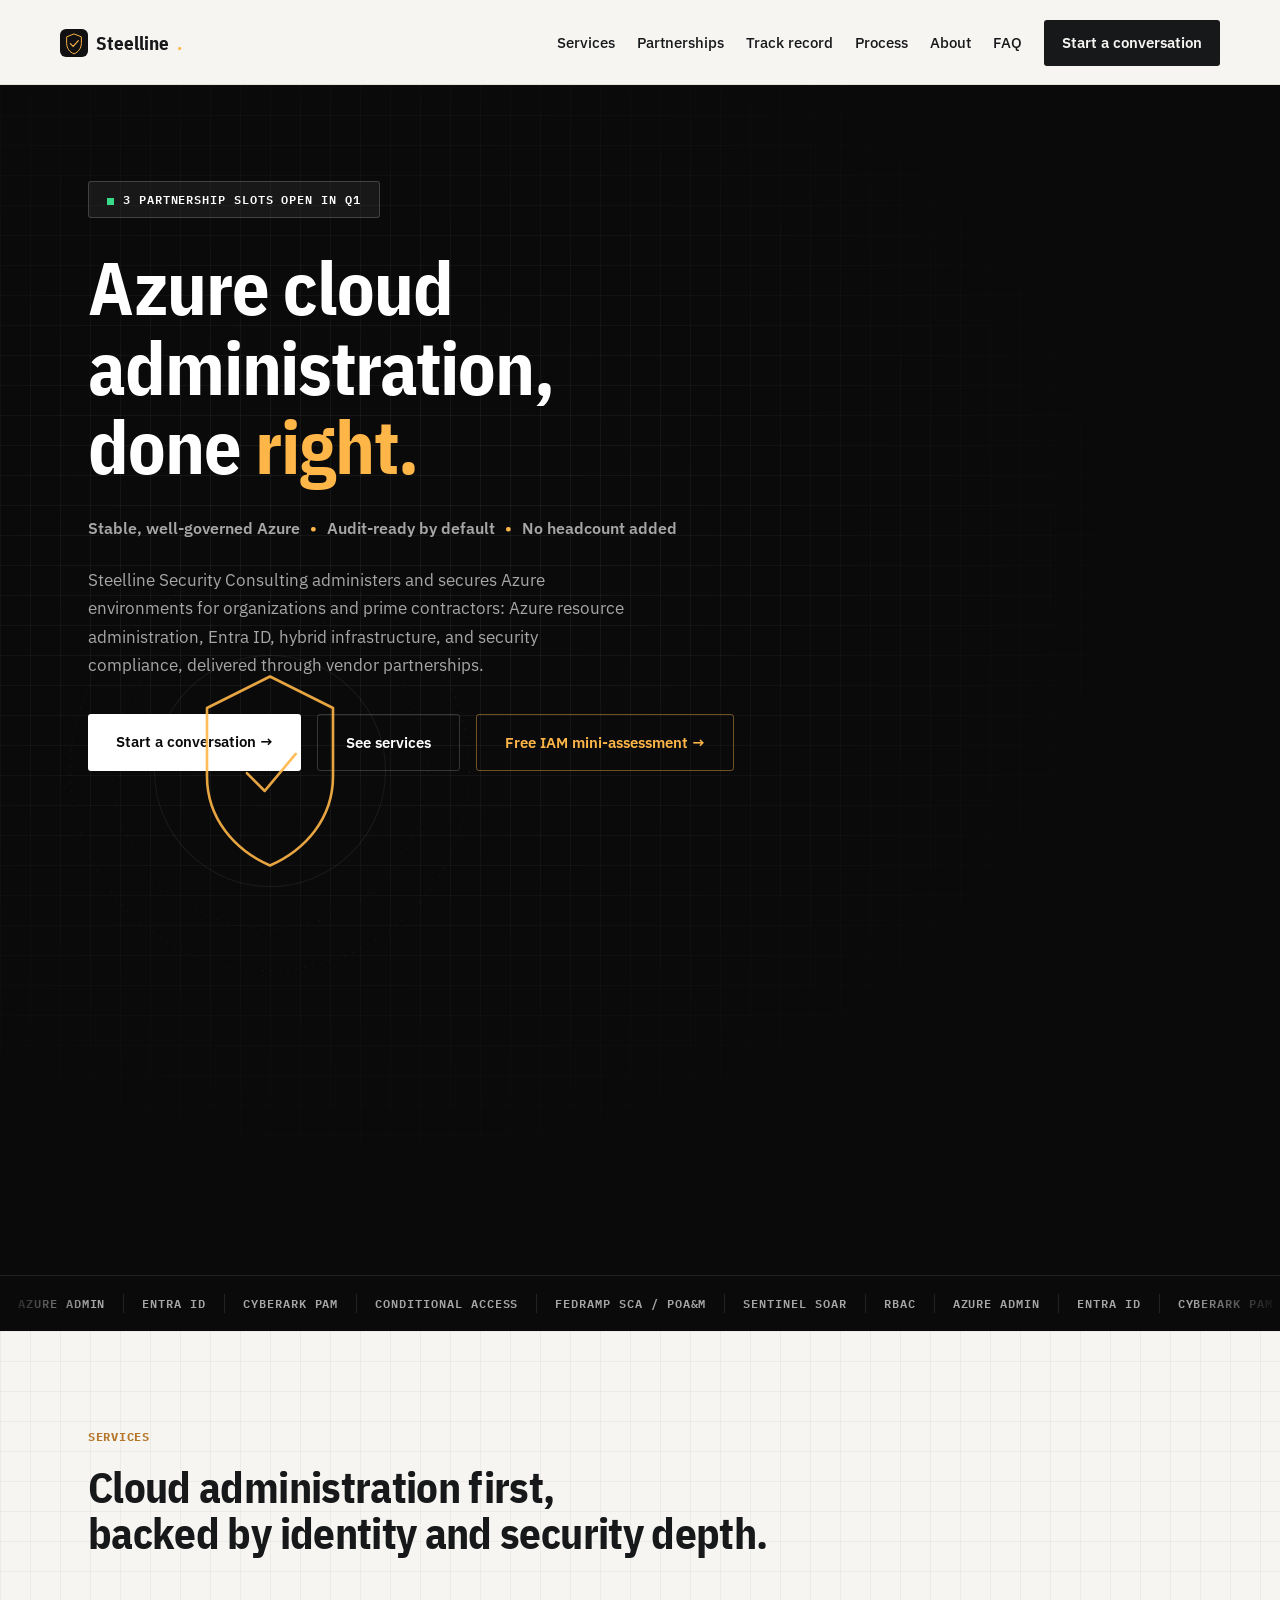
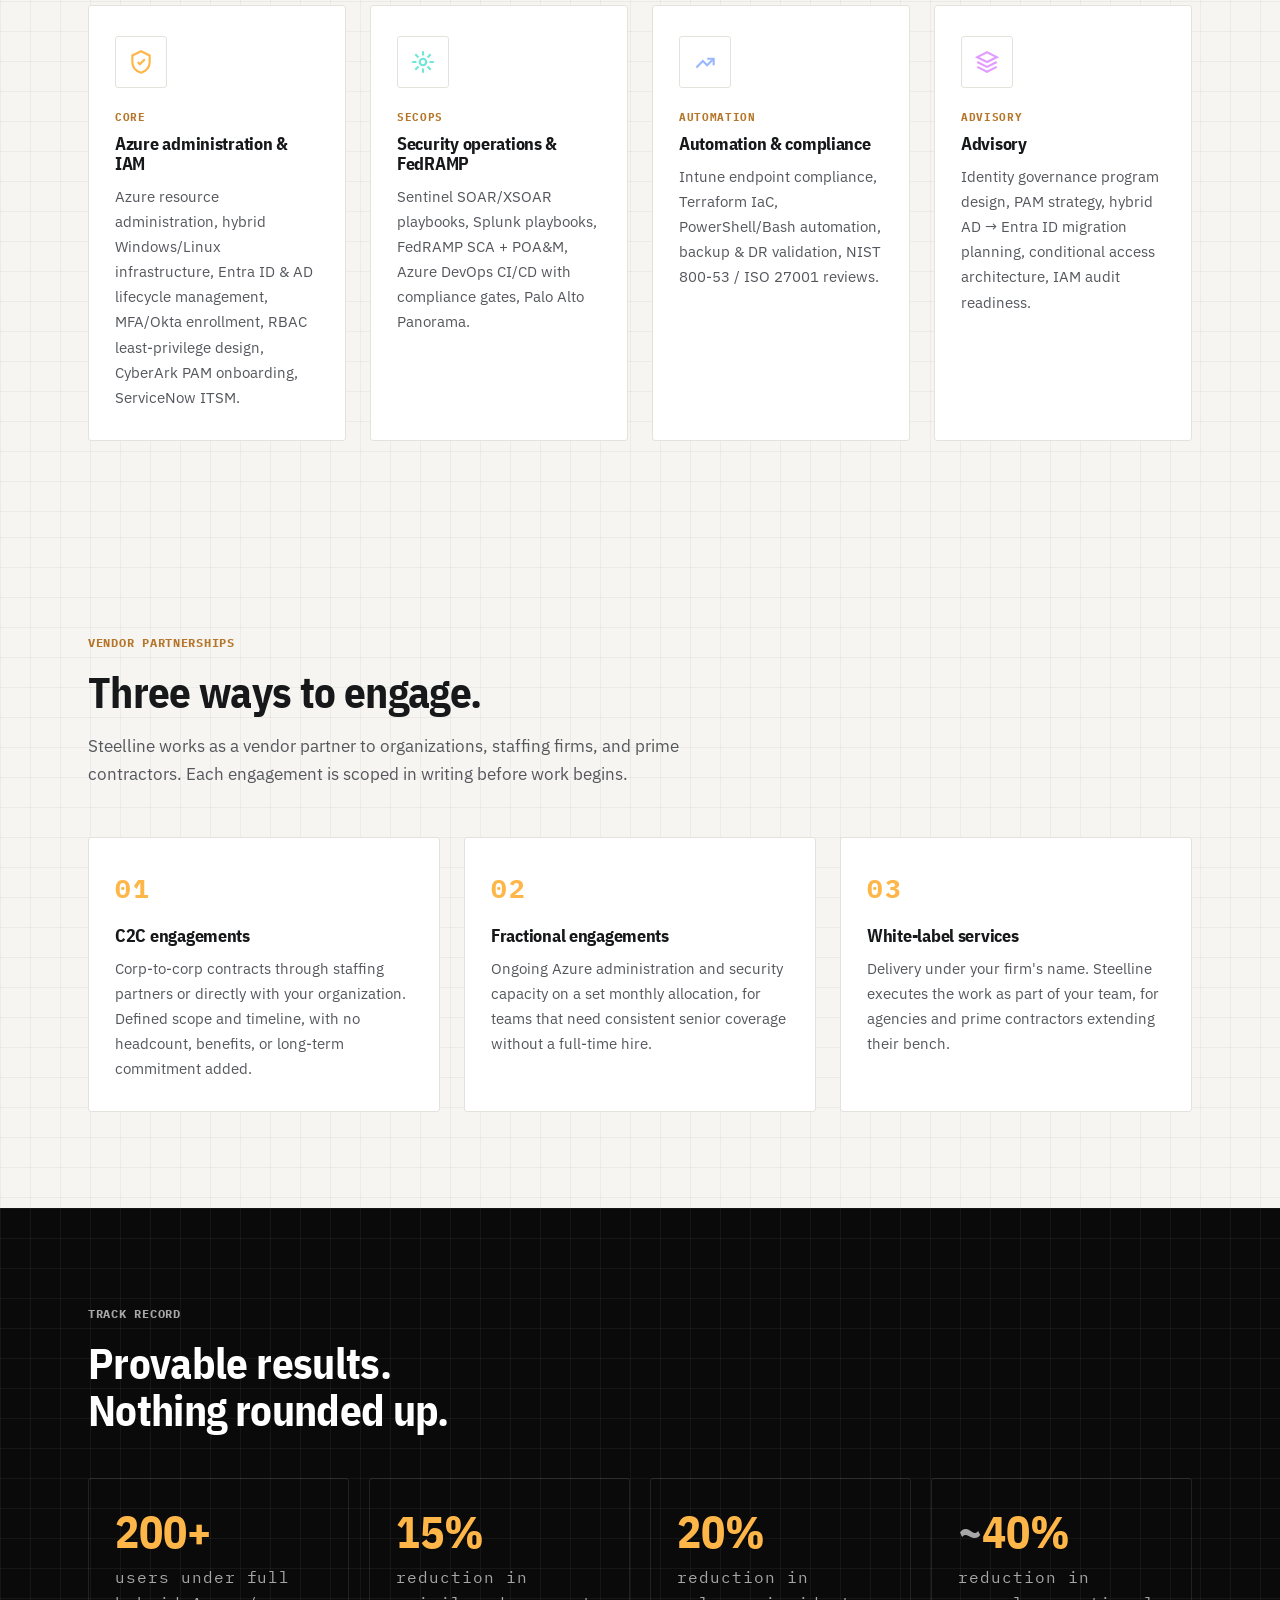
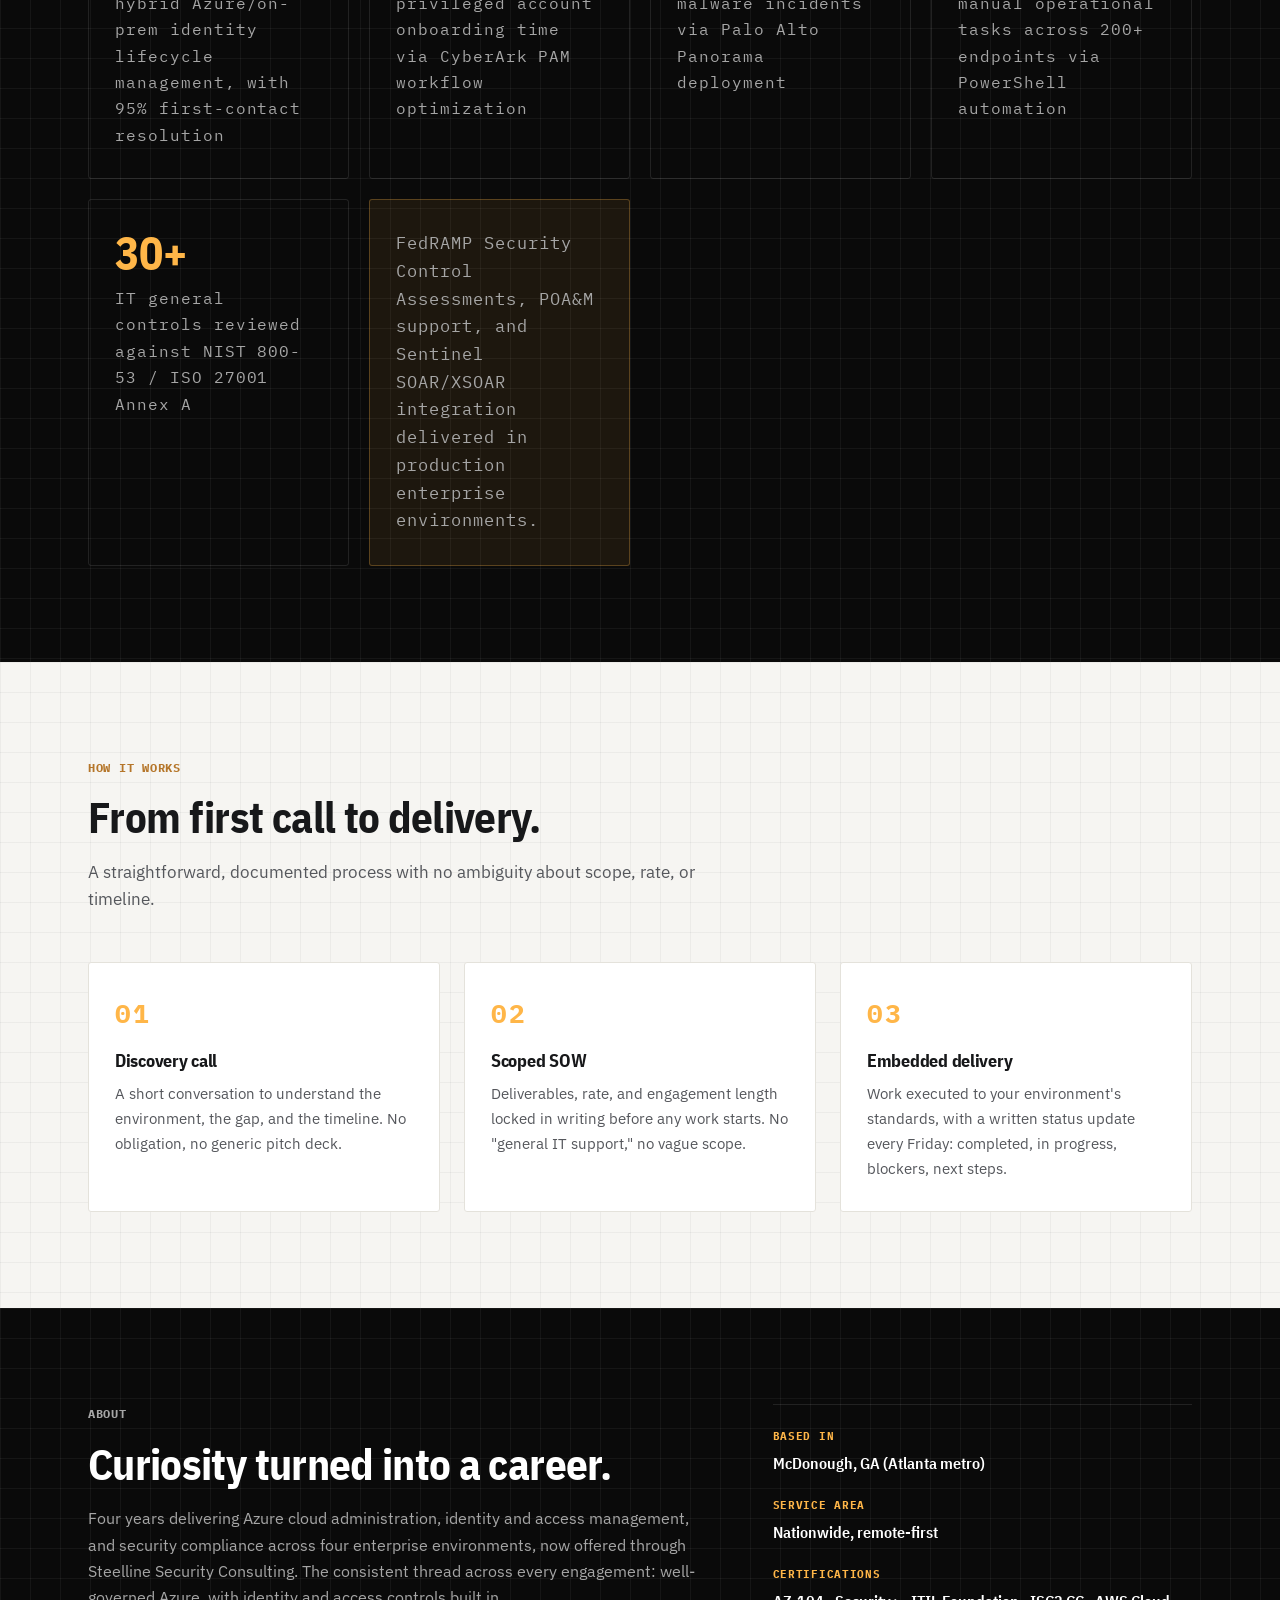
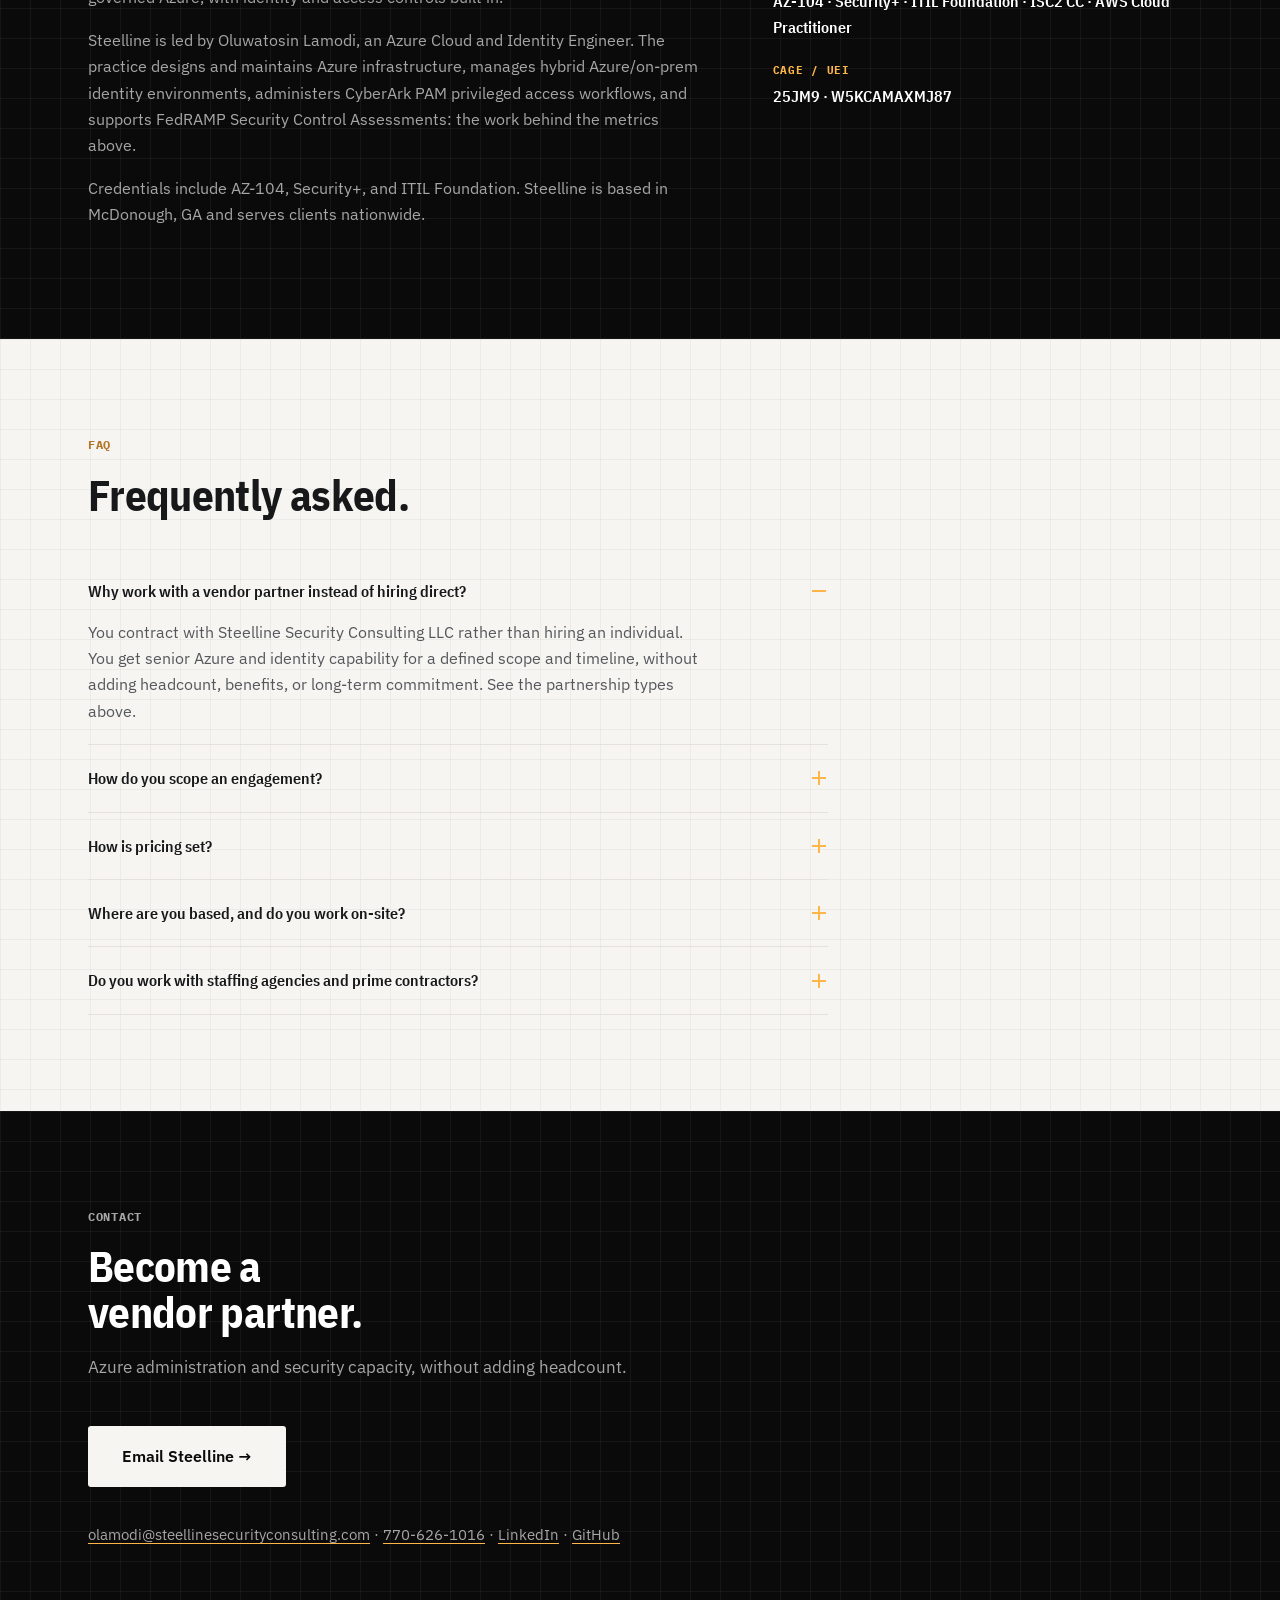
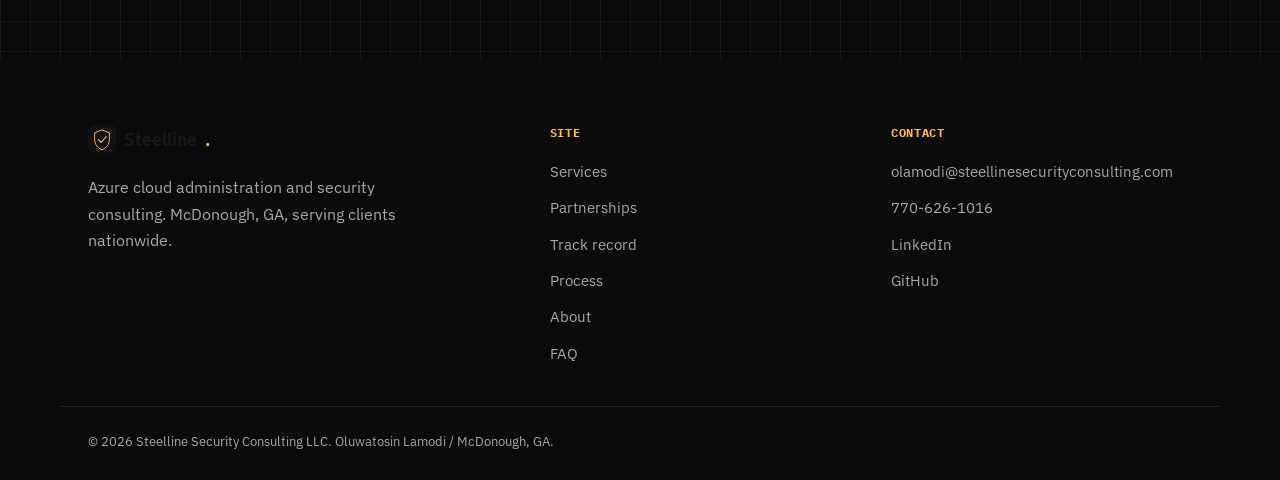
==== commit f7cdb3a4: "Reposition site per 2026-11-23 coaching: lead with Azure cloud admin, vendor-partnership language - " ====
--- a/index.html
+++ b/index.html
@@ -3,19 +3,19 @@
 <head>
 <meta charset="UTF-8">
 <meta name="viewport" content="width=device-width, initial-scale=1.0">
-<title>Steelline Security Consulting LLC — IAM & Azure Cloud Consulting</title>
-<meta name="description" content="IAM-led, cloud-backed identity and access management consulting. Entra ID, CyberArk PAM, Azure administration, and security compliance for organizations that need access governance done right.">
+<title>Steelline Security Consulting LLC | Azure Cloud Administration &amp; Security</title>
+<meta name="description" content="Azure cloud administration and security consulting from McDonough, GA, serving clients nationwide. Azure infrastructure, Entra ID, identity and access management, and security compliance delivered through vendor partnerships.">
 <link rel="canonical" href="https://steellinesecurityconsulting.com/">
 <meta name="theme-color" content="#0a0a0a">
 <link rel="icon" href="/favicon.svg" type="image/svg+xml">
 
 <meta property="og:type" content="website">
-<meta property="og:title" content="Steelline Security Consulting LLC — IAM & Azure Cloud Consulting">
-<meta property="og:description" content="Independent C2C consulting for identity and access management: Entra ID, CyberArk PAM, RBAC, and Azure administration.">
+<meta property="og:title" content="Steelline Security Consulting LLC | Azure Cloud Administration &amp; Security">
+<meta property="og:description" content="Azure cloud administration and security consulting delivered through vendor partnerships: C2C, fractional, and white-label engagements.">
 <meta property="og:url" content="https://steellinesecurityconsulting.com/">
 <meta name="twitter:card" content="summary">
 <meta name="twitter:title" content="Steelline Security Consulting LLC">
-<meta name="twitter:description" content="IAM-led, cloud-backed identity and access management consulting.">
+<meta name="twitter:description" content="Azure cloud administration and security consulting, McDonough, GA, serving clients nationwide.">
 
 <link rel="preconnect" href="https://fonts.googleapis.com">
 <link rel="preconnect" href="https://fonts.gstatic.com" crossorigin>
@@ -37,13 +37,12 @@
     "addressRegion": "GA",
     "addressCountry": "US"
   },
-  "areaServed": "Atlanta metro area, remote nationwide",
-  "priceRange": "$100-$120/hr",
+  "areaServed": "United States",
   "sameAs": [
     "https://www.linkedin.com/in/oluwatosin1",
     "https://github.com/Olamodi1"
   ],
-  "description": "IAM-led, cloud-backed identity and access management consulting: Entra ID, CyberArk PAM, RBAC, Azure administration, and FedRAMP security compliance."
+  "description": "Azure cloud administration and security consulting: Azure infrastructure, Entra ID, identity and access management, CyberArk PAM, and FedRAMP security compliance."
 }
 </script>
 </head>
@@ -54,9 +53,10 @@
 
 <header class="site-header">
   <div class="wrap header-inner">
-    <a href="#top" class="logo">Steelline<span>.</span></a>
+    <a href="#top" class="logo"><img src="brand/logo-icon.svg" alt="" class="logo-mark" width="28" height="28">Steelline<span>.</span></a>
     <nav id="site-nav">
       <a href="#services">Services</a>
+      <a href="#partnerships">Partnerships</a>
       <a href="#proof">Track record</a>
       <a href="#process">Process</a>
       <a href="#about">About</a>
@@ -73,16 +73,16 @@
 
   <section class="hero" id="main-content">
     <div class="wrap">
-      <p class="eyebrow-pill">Now booking new C2C engagements</p>
-      <h1>Identity &amp; access<br>management,<br>done <em>right.</em></h1>
+      <p class="eyebrow-pill">3 partnership slots open in Q1</p>
+      <h1>Azure cloud<br>administration,<br>done <em>right.</em></h1>
       <div class="hero-benefits">
-        <span>Fewer standing privileges</span>
+        <span>Stable, well-governed Azure</span>
         <span class="dot">•</span>
         <span>Audit-ready by default</span>
         <span class="dot">•</span>
         <span>No headcount added</span>
       </div>
-      <p class="lede">Independent C2C consulting for organizations that need identity and access governance handled by someone who speaks Entra ID, CyberArk PAM, and RBAC least-privilege design fluently — not someone learning it on your account.</p>
+      <p class="lede">Steelline Security Consulting administers and secures Azure environments for organizations and prime contractors: Azure resource administration, Entra ID, hybrid infrastructure, and security compliance, delivered through vendor partnerships.</p>
       <div class="hero-actions">
         <a href="#contact" class="btn btn-pill btn-primary">Start a conversation →</a>
         <a href="#services" class="btn btn-pill btn-outline">See services</a>
@@ -103,25 +103,25 @@
   <section class="tech-strip">
     <div class="marquee">
       <div class="marquee-track">
-        <span>ENTRA ID</span><span>CYBERARK PAM</span><span>AZURE ADMIN</span><span>CONDITIONAL ACCESS</span><span>FEDRAMP SCA / POA&amp;M</span><span>SENTINEL SOAR</span><span>RBAC</span>
-        <span aria-hidden="true">ENTRA ID</span><span aria-hidden="true">CYBERARK PAM</span><span aria-hidden="true">AZURE ADMIN</span><span aria-hidden="true">CONDITIONAL ACCESS</span><span aria-hidden="true">FEDRAMP SCA / POA&amp;M</span><span aria-hidden="true">SENTINEL SOAR</span><span aria-hidden="true">RBAC</span>
+        <span>AZURE ADMIN</span><span>ENTRA ID</span><span>CYBERARK PAM</span><span>CONDITIONAL ACCESS</span><span>FEDRAMP SCA / POA&amp;M</span><span>SENTINEL SOAR</span><span>RBAC</span>
+        <span aria-hidden="true">AZURE ADMIN</span><span aria-hidden="true">ENTRA ID</span><span aria-hidden="true">CYBERARK PAM</span><span aria-hidden="true">CONDITIONAL ACCESS</span><span aria-hidden="true">FEDRAMP SCA / POA&amp;M</span><span aria-hidden="true">SENTINEL SOAR</span><span aria-hidden="true">RBAC</span>
       </div>
     </div>
   </section>
 
   <section id="services" class="section reveal">
     <div class="wrap">
-      <p class="eyebrow">What I do</p>
-      <h2>A tiered stack, from day-one<br>billable work to premium advisory.</h2>
+      <p class="eyebrow">Services</p>
+      <h2>Cloud administration first,<br>backed by identity and security depth.</h2>
 
       <div class="service-grid">
         <div class="service-card reveal-item">
           <div class="service-icon" style="--accent:#ffb648">
             <svg viewBox="0 0 24 24" width="26" height="26" fill="none" stroke="currentColor" stroke-width="2"><path d="M12 2 L20 6 V12 C20 17 16.5 20.5 12 22 C7.5 20.5 4 17 4 12 V6 Z"/><path d="M9 12 L11 14 L15.5 9.5"/></svg>
           </div>
-          <span class="service-tag">Core · bill today</span>
-          <h3>IAM &amp; Azure administration</h3>
-          <p>Entra ID &amp; AD lifecycle management, MFA/Okta enrollment, RBAC least-privilege design, Azure resource administration, CyberArk PAM onboarding, ServiceNow ITSM.</p>
+          <span class="service-tag">Core</span>
+          <h3>Azure administration &amp; IAM</h3>
+          <p>Azure resource administration, hybrid Windows/Linux infrastructure, Entra ID &amp; AD lifecycle management, MFA/Okta enrollment, RBAC least-privilege design, CyberArk PAM onboarding, ServiceNow ITSM.</p>
         </div>
         <div class="service-card reveal-item">
           <div class="service-icon" style="--accent:#6ee7d8">
@@ -135,7 +135,7 @@
           <div class="service-icon" style="--accent:#9ab8ff">
             <svg viewBox="0 0 24 24" width="26" height="26" fill="none" stroke="currentColor" stroke-width="2"><path d="M4 17 L10 11 L14 15 L20 9"/><path d="M20 15 V9 H14"/></svg>
           </div>
-          <span class="service-tag">Adjacent · upsell</span>
+          <span class="service-tag">Automation</span>
           <h3>Automation &amp; compliance</h3>
           <p>Intune endpoint compliance, Terraform IaC, PowerShell/Bash automation, backup &amp; DR validation, NIST 800-53 / ISO 27001 reviews.</p>
         </div>
@@ -143,7 +143,7 @@
           <div class="service-icon" style="--accent:#e39bff">
             <svg viewBox="0 0 24 24" width="26" height="26" fill="none" stroke="currentColor" stroke-width="2"><path d="M12 3 L21 7.5 L12 12 L3 7.5 Z"/><path d="M3 12 L12 16.5 L21 12 M3 16.5 L12 21 L21 16.5"/></svg>
           </div>
-          <span class="service-tag">Strategic · premium</span>
+          <span class="service-tag">Advisory</span>
           <h3>Advisory</h3>
           <p>Identity governance program design, PAM strategy, hybrid AD → Entra ID migration planning, conditional access architecture, IAM audit readiness.</p>
         </div>
@@ -151,6 +151,32 @@
     </div>
   </section>
 
+  <section id="partnerships" class="section reveal">
+    <div class="wrap">
+      <p class="eyebrow">Vendor partnerships</p>
+      <h2>Three ways to engage.</h2>
+      <p class="section-lede">Steelline works as a vendor partner to organizations, staffing firms, and prime contractors. Each engagement is scoped in writing before work begins.</p>
+
+      <div class="process-grid">
+        <div class="process-card reveal-item">
+          <span class="process-num">01</span>
+          <h3>C2C engagements</h3>
+          <p>Corp-to-corp contracts through staffing partners or directly with your organization. Defined scope and timeline, with no headcount, benefits, or long-term commitment added.</p>
+        </div>
+        <div class="process-card reveal-item">
+          <span class="process-num">02</span>
+          <h3>Fractional engagements</h3>
+          <p>Ongoing Azure administration and security capacity on a set monthly allocation, for teams that need consistent senior coverage without a full-time hire.</p>
+        </div>
+        <div class="process-card reveal-item">
+          <span class="process-num">03</span>
+          <h3>White-label services</h3>
+          <p>Delivery under your firm's name. Steelline executes the work as part of your team, for agencies and prime contractors extending their bench.</p>
+        </div>
+      </div>
+    </div>
+  </section>
+
   <section id="proof" class="section section-dark reveal">
     <div class="wrap">
       <p class="eyebrow eyebrow-light">Track record</p>
@@ -188,13 +214,13 @@
     <div class="wrap">
       <p class="eyebrow">How it works</p>
       <h2>From first call to delivery.</h2>
-      <p class="section-lede">A straightforward, documented process — no ambiguity about scope, rate, or timeline.</p>
+      <p class="section-lede">A straightforward, documented process with no ambiguity about scope, rate, or timeline.</p>
 
       <div class="process-grid">
         <div class="process-card reveal-item">
           <span class="process-num">01</span>
           <h3>Discovery call</h3>
-          <p>A short conversation to understand the environment, the gap, and the timeline — no obligation, no generic pitch deck.</p>
+          <p>A short conversation to understand the environment, the gap, and the timeline. No obligation, no generic pitch deck.</p>
         </div>
         <div class="process-card reveal-item">
           <span class="process-num">02</span>
@@ -204,7 +230,7 @@
         <div class="process-card reveal-item">
           <span class="process-num">03</span>
           <h3>Embedded delivery</h3>
-          <p>Work executed to your environment's standards, with a written status update every Friday — completed, in progress, blockers, next steps.</p>
+          <p>Work executed to your environment's standards, with a written status update every Friday: completed, in progress, blockers, next steps.</p>
         </div>
       </div>
     </div>
@@ -215,19 +241,20 @@
       <div>
         <p class="eyebrow eyebrow-light">About</p>
         <h2>Curiosity turned into a career.</h2>
-        <p>Four years of hands-on identity and access management, cloud infrastructure, and security compliance work across four enterprise environments — now built into an independent C2C consulting practice. The consistent thread across every engagement: identity and access management sitting on top of Azure cloud administration.</p>
-        <p>I'm Oluwatosin Lamodi, an Azure Cloud and Identity Engineer based in Atlanta. I design and maintain Azure infrastructure, manage full hybrid Azure/on-prem identity environments, administer CyberArk PAM privileged access workflows, and support FedRAMP Security Control Assessments — the work behind the metrics above.</p>
-        <p>I hold AZ-104, Security+, and ITIL Foundation certifications, and operate through Steelline Security Consulting LLC, a Georgia-registered single-member LLC.</p>
+        <!-- Coaching note asked for "in business for 4 years"; the LLC was formed 2026-08, so tenure is framed as delivery history instead. Do not change to a business-age claim. -->
+        <p>Four years delivering Azure cloud administration, identity and access management, and security compliance across four enterprise environments, now offered through Steelline Security Consulting. The consistent thread across every engagement: well-governed Azure, with identity and access controls built in.</p>
+        <p>Steelline is led by Oluwatosin Lamodi, an Azure Cloud and Identity Engineer. The practice designs and maintains Azure infrastructure, manages hybrid Azure/on-prem identity environments, administers CyberArk PAM privileged access workflows, and supports FedRAMP Security Control Assessments: the work behind the metrics above.</p>
+        <p>Credentials include AZ-104, Security+, and ITIL Foundation. Steelline is based in McDonough, GA and serves clients nationwide.</p>
       </div>
       <dl class="about-facts">
         <dt>Based in</dt>
         <dd>McDonough, GA (Atlanta metro)</dd>
-        <dt>Structure</dt>
-        <dd>Single-member Georgia LLC</dd>
+        <dt>Service area</dt>
+        <dd>Nationwide, remote-first</dd>
         <dt>Certifications</dt>
         <dd>AZ-104 · Security+ · ITIL Foundation · ISC2 CC · AWS Cloud Practitioner</dd>
-        <dt>Rate</dt>
-        <dd>$100–$120/hr depending on scope</dd>
+        <dt>CAGE / UEI</dt>
+        <dd>25JM9 · W5KCAMAXMJ87</dd>
       </dl>
     </div>
   </section>
@@ -239,24 +266,24 @@
 
       <div class="faq-list">
         <details class="faq-item" open>
-          <summary>What does "C2C" mean, and why work with an LLC instead of hiring direct?<span class="faq-icon"></span></summary>
-          <p>Corp-to-corp: you contract with Steelline Security Consulting LLC rather than hiring an individual. You get senior IAM/Azure capability for a defined scope and timeline, without adding headcount, benefits, or long-term commitment.</p>
+          <summary>Why work with a vendor partner instead of hiring direct?<span class="faq-icon"></span></summary>
+          <p>You contract with Steelline Security Consulting LLC rather than hiring an individual. You get senior Azure and identity capability for a defined scope and timeline, without adding headcount, benefits, or long-term commitment. See the partnership types above.</p>
         </details>
         <details class="faq-item">
           <summary>How do you scope an engagement?<span class="faq-icon"></span></summary>
-          <p>Every engagement starts with a discovery call, followed by a written SOW covering deliverables, rate, and timeline before any billable work begins — see the process above.</p>
+          <p>Every engagement starts with a discovery call, followed by a written SOW covering deliverables, rate, and timeline before any billable work begins. See the process above.</p>
         </details>
         <details class="faq-item">
-          <summary>What's your rate?<span class="faq-icon"></span></summary>
-          <p>$100–$120/hr depending on scope: IAM and CyberArk/PAM work leads at $115/hr, general Azure administration at $100/hr. Rate is confirmed in the SOW before work starts.</p>
+          <summary>How is pricing set?<span class="faq-icon"></span></summary>
+          <p>Pricing depends on scope and partnership type, and is confirmed in the SOW before work starts.</p>
         </details>
         <details class="faq-item">
           <summary>Where are you based, and do you work on-site?<span class="faq-icon"></span></summary>
-          <p>Based in McDonough, GA (Atlanta metro). Engagements are remote-first, with on-site availability in the Atlanta metro area as needed.</p>
+          <p>Based in McDonough, GA (Atlanta metro), serving clients nationwide. Engagements are remote-first, with on-site availability in the Atlanta metro area as needed.</p>
         </details>
         <details class="faq-item">
-          <summary>Do you work with staffing agencies?<span class="faq-icon"></span></summary>
-          <p>Yes — both staffing-agency placements and direct client engagements are in scope.</p>
+          <summary>Do you work with staffing agencies and prime contractors?<span class="faq-icon"></span></summary>
+          <p>Yes. Staffing partners, prime contractors, and direct client engagements are all in scope.</p>
         </details>
       </div>
     </div>
@@ -265,9 +292,9 @@
   <section id="contact" class="section section-dark section-contact reveal">
     <div class="wrap contact-wrap">
       <p class="eyebrow eyebrow-light">Contact</p>
-      <h2>Available for C2C<br>engagements.</h2>
-      <p class="section-lede">Identity and access governance, without adding headcount.</p>
-      <a href="mailto:olamodi@steellinesecurityconsulting.com?subject=IAM%2FAzure%20Consulting%20Inquiry" class="btn btn-pill btn-primary btn-large">Email Steelline →</a>
+      <h2>Become a<br>vendor partner.</h2>
+      <p class="section-lede">Azure administration and security capacity, without adding headcount.</p>
+      <a href="mailto:olamodi@steellinesecurityconsulting.com?subject=Vendor%20Partnership%20Inquiry" class="btn btn-pill btn-primary btn-large">Email Steelline →</a>
       <p class="contact-line">
         <a href="mailto:olamodi@steellinesecurityconsulting.com">olamodi@steellinesecurityconsulting.com</a> ·
         <a href="tel:7706261016">770-626-1016</a> ·
@@ -282,12 +309,13 @@
 <footer class="site-footer">
   <div class="wrap footer-grid">
     <div class="footer-brand">
-      <a href="#top" class="logo">Steelline<span>.</span></a>
-      <p>IAM-led, cloud-backed identity and access management consulting.</p>
+      <a href="#top" class="logo"><img src="brand/logo-icon.svg" alt="" class="logo-mark" width="28" height="28">Steelline<span>.</span></a>
+      <p>Azure cloud administration and security consulting. McDonough, GA, serving clients nationwide.</p>
     </div>
     <div class="footer-col">
       <p class="footer-heading">Site</p>
       <a href="#services">Services</a>
+      <a href="#partnerships">Partnerships</a>
       <a href="#proof">Track record</a>
       <a href="#process">Process</a>
       <a href="#about">About</a>
--- a/style.css
+++ b/style.css
@@ -76,6 +76,8 @@
 .header-inner { display: flex; align-items: center; justify-content: space-between; padding: 18px 0; }
 .logo { font-family: var(--font-display); font-weight: 800; font-size: 1.2rem; color: var(--paper-ink); }
 .logo span { color: var(--accent); }
+.logo { display: inline-flex; align-items: center; gap: 8px; }
+.logo-mark { width: 28px; height: 28px; border-radius: 6px; }
 
 nav { display: flex; align-items: center; gap: 22px; flex-shrink: 0; }
 nav a { font-weight: 500; font-size: 0.92rem; color: var(--paper-ink); white-space: nowrap; }
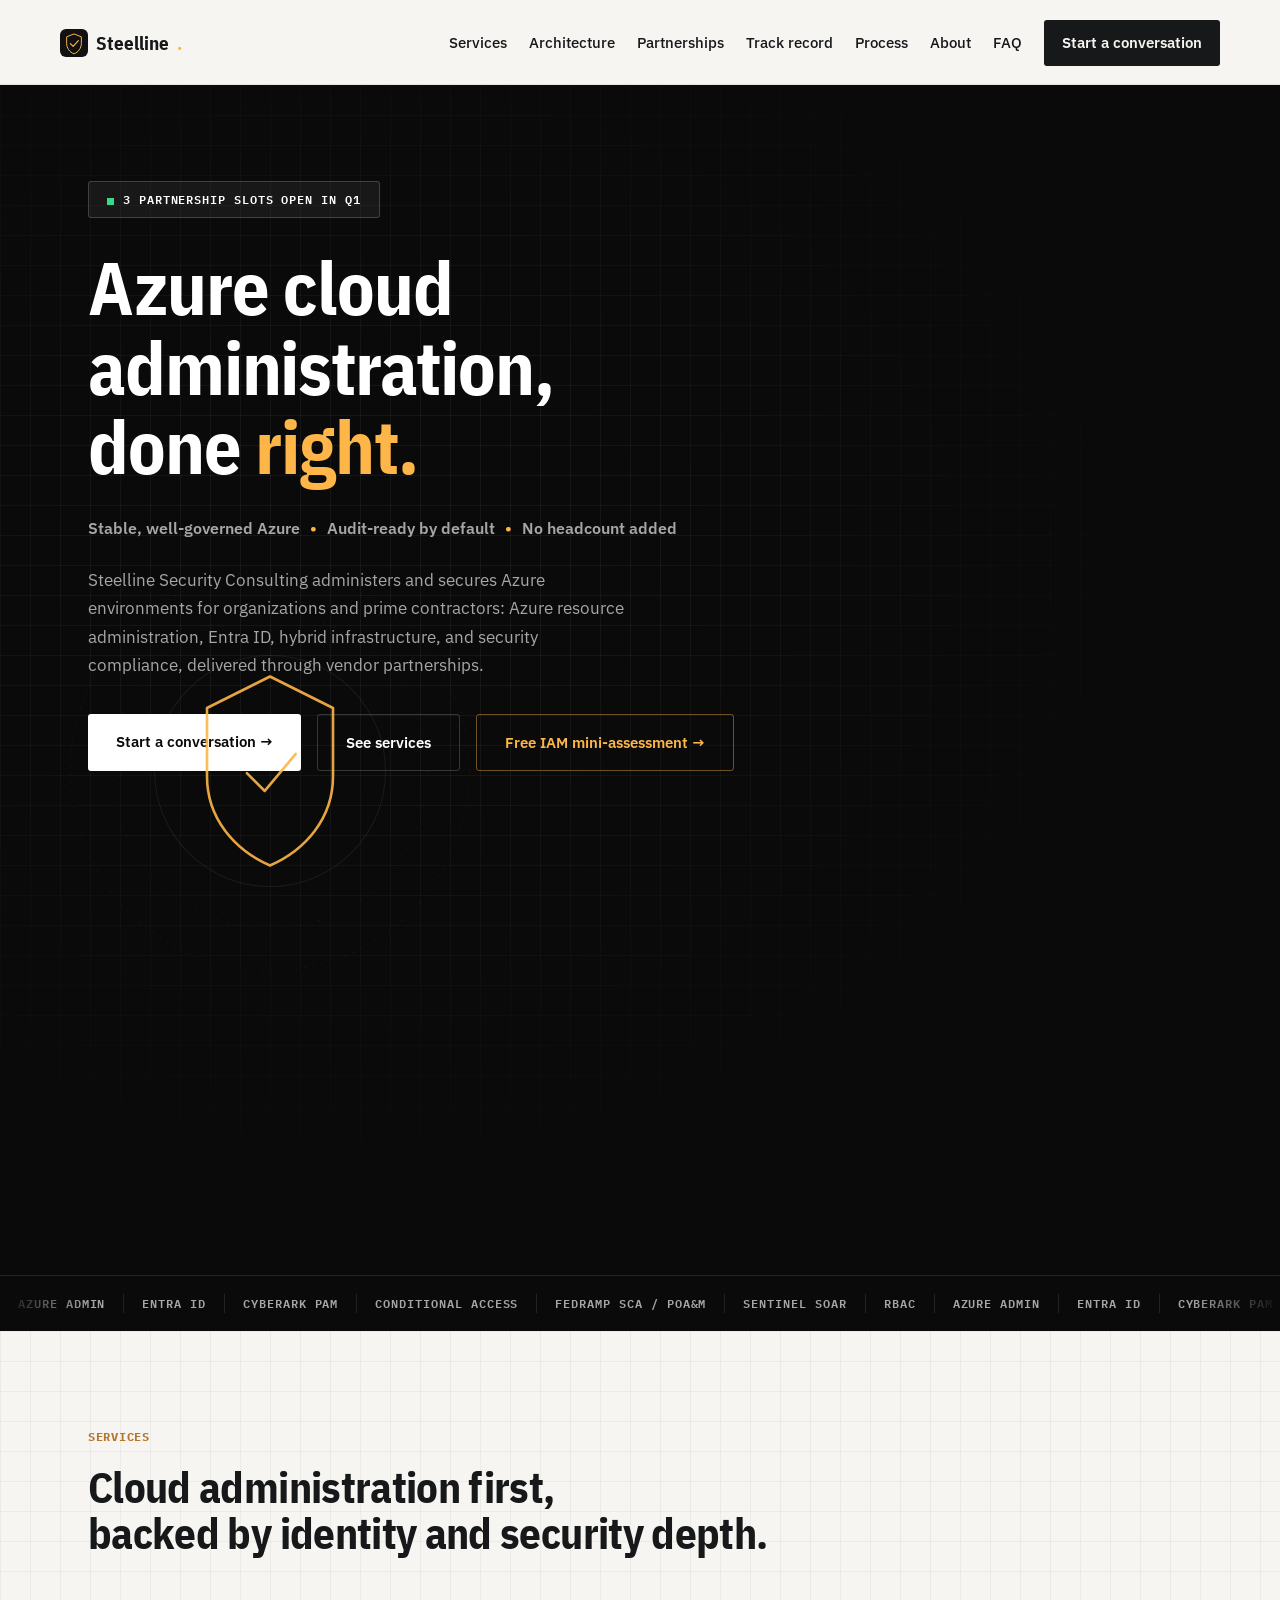
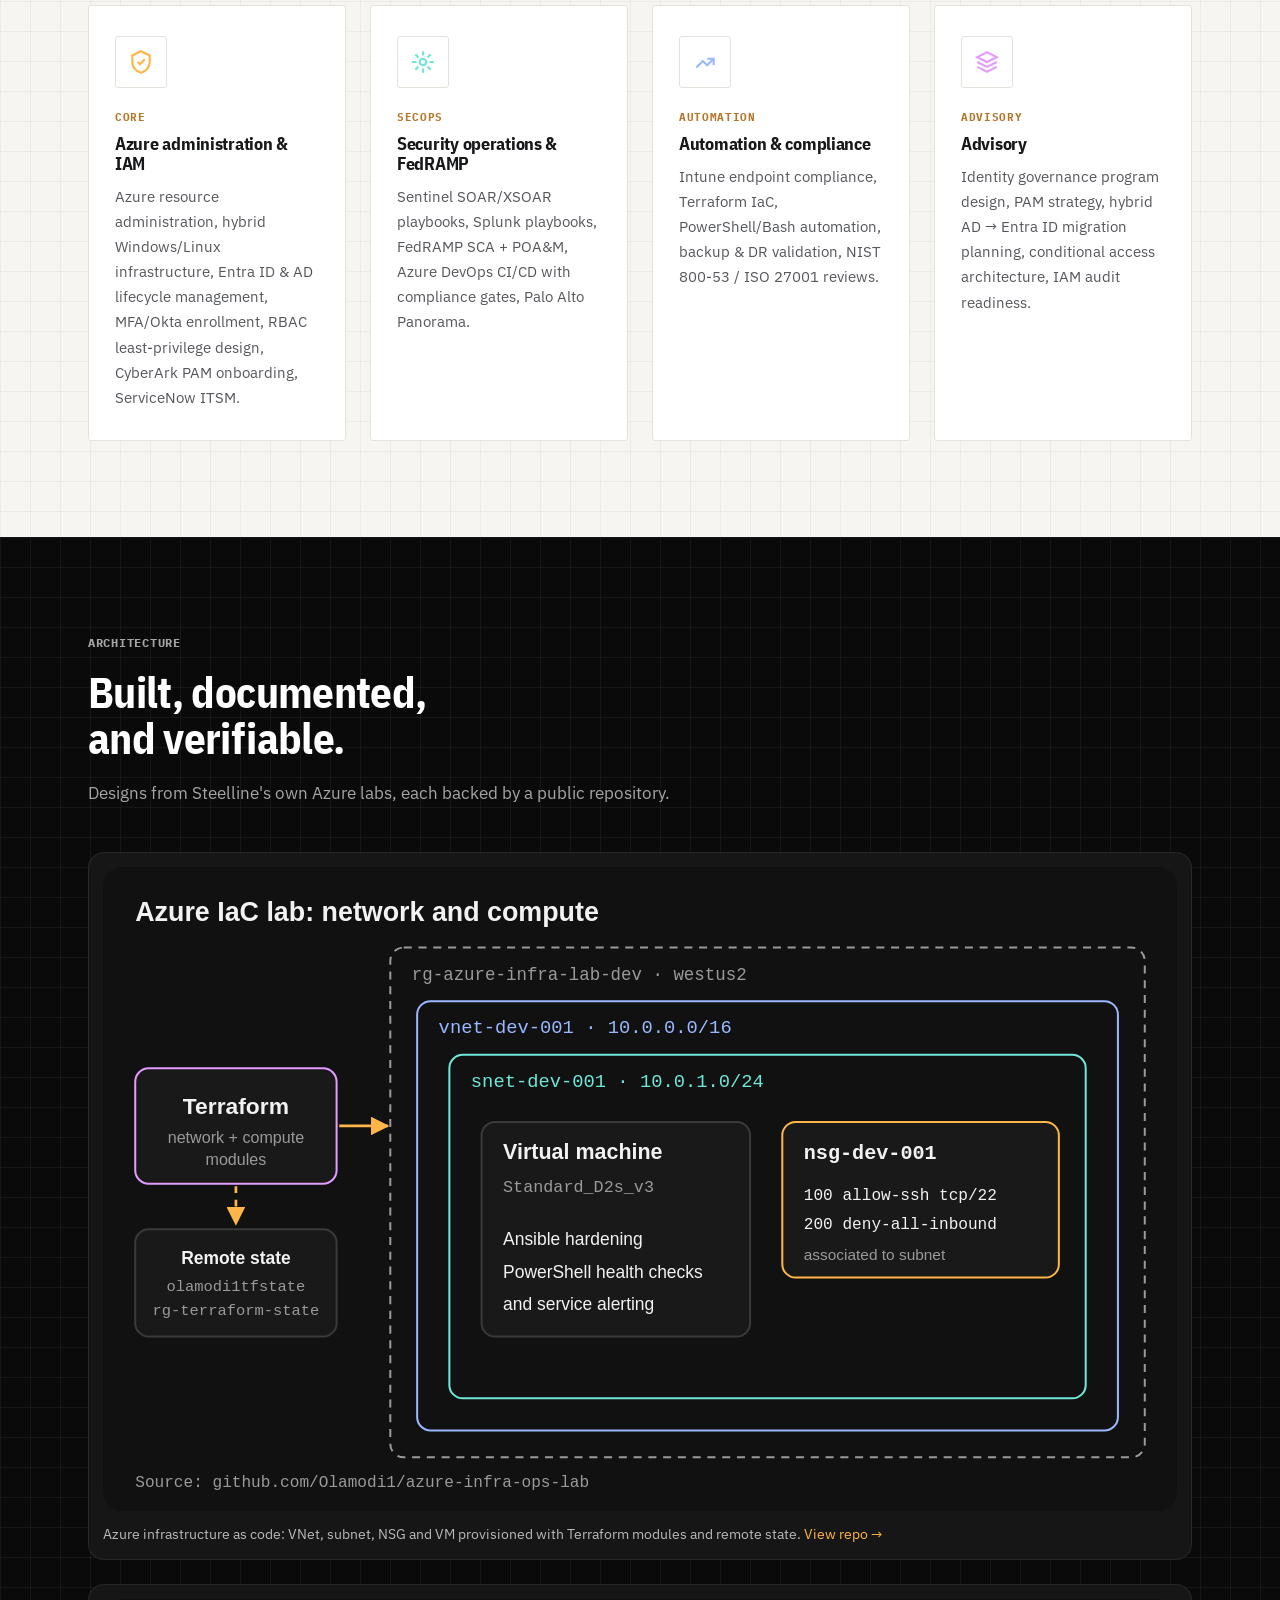
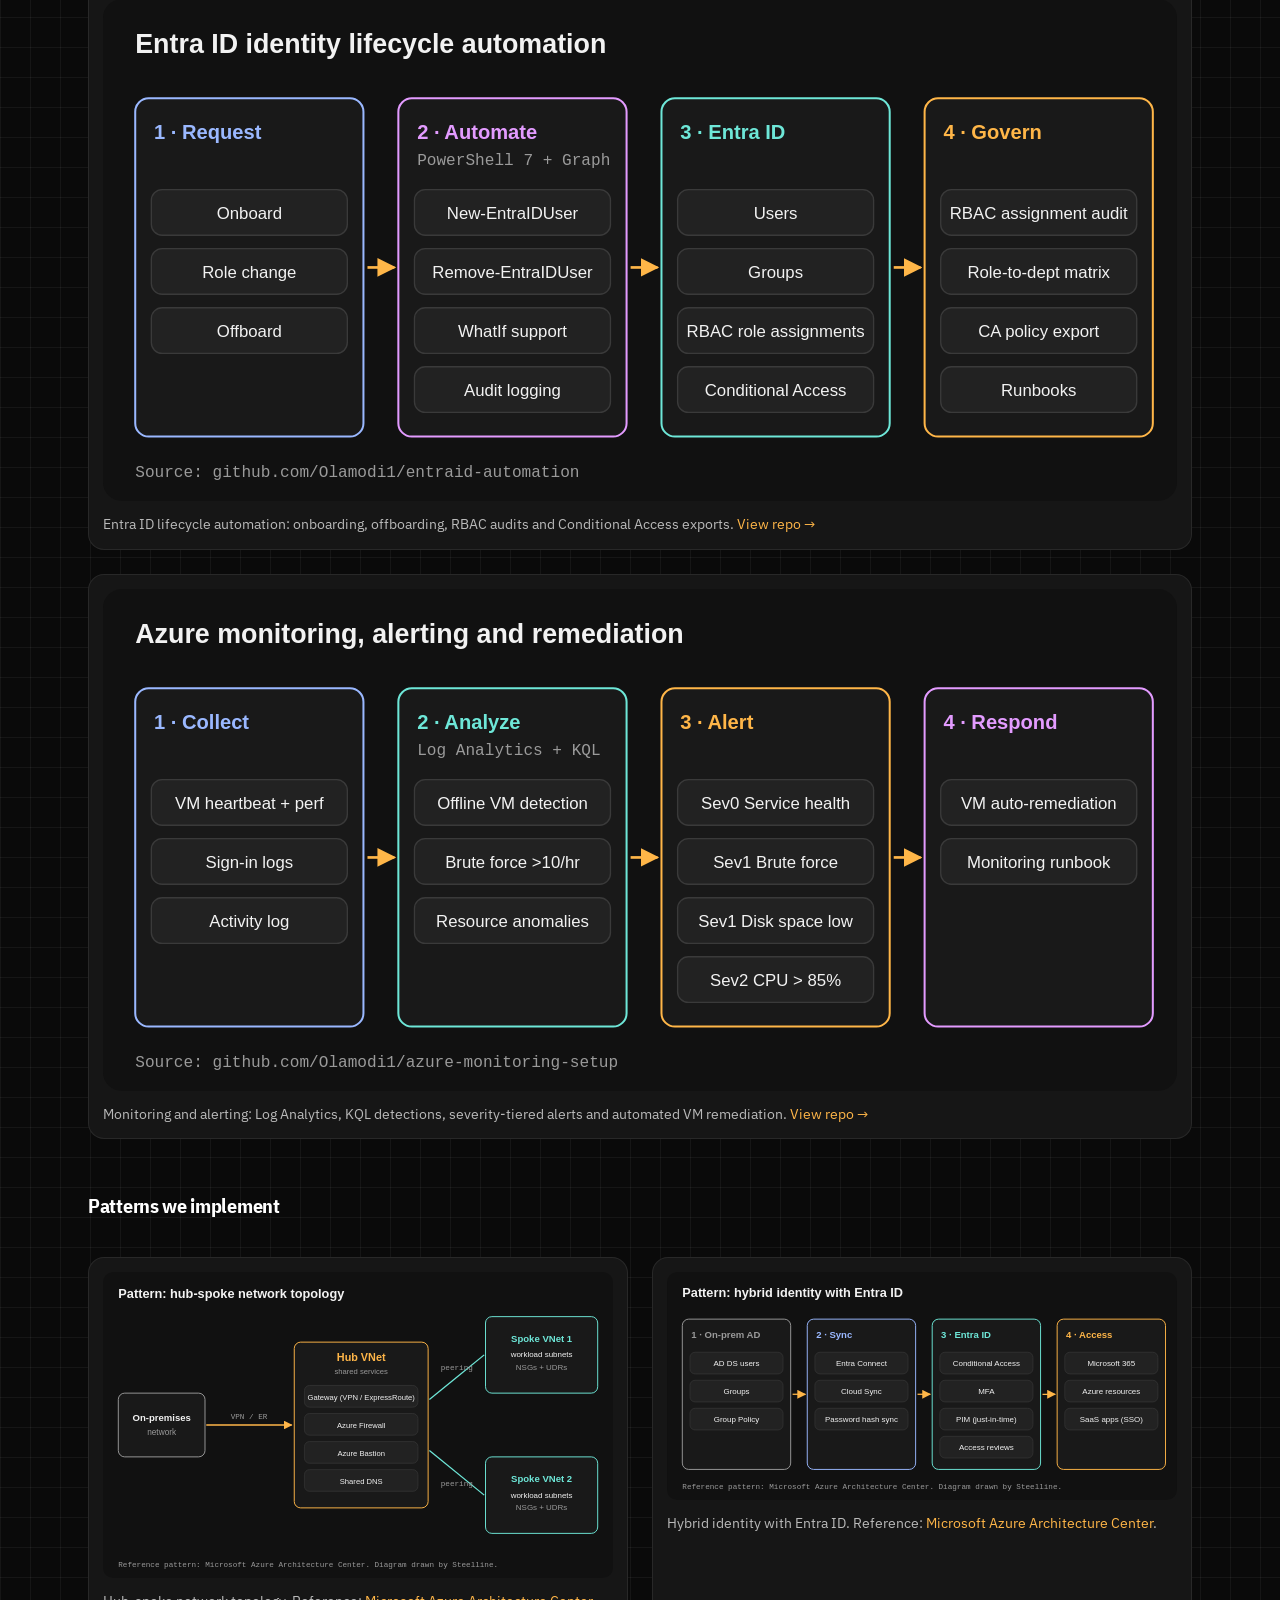
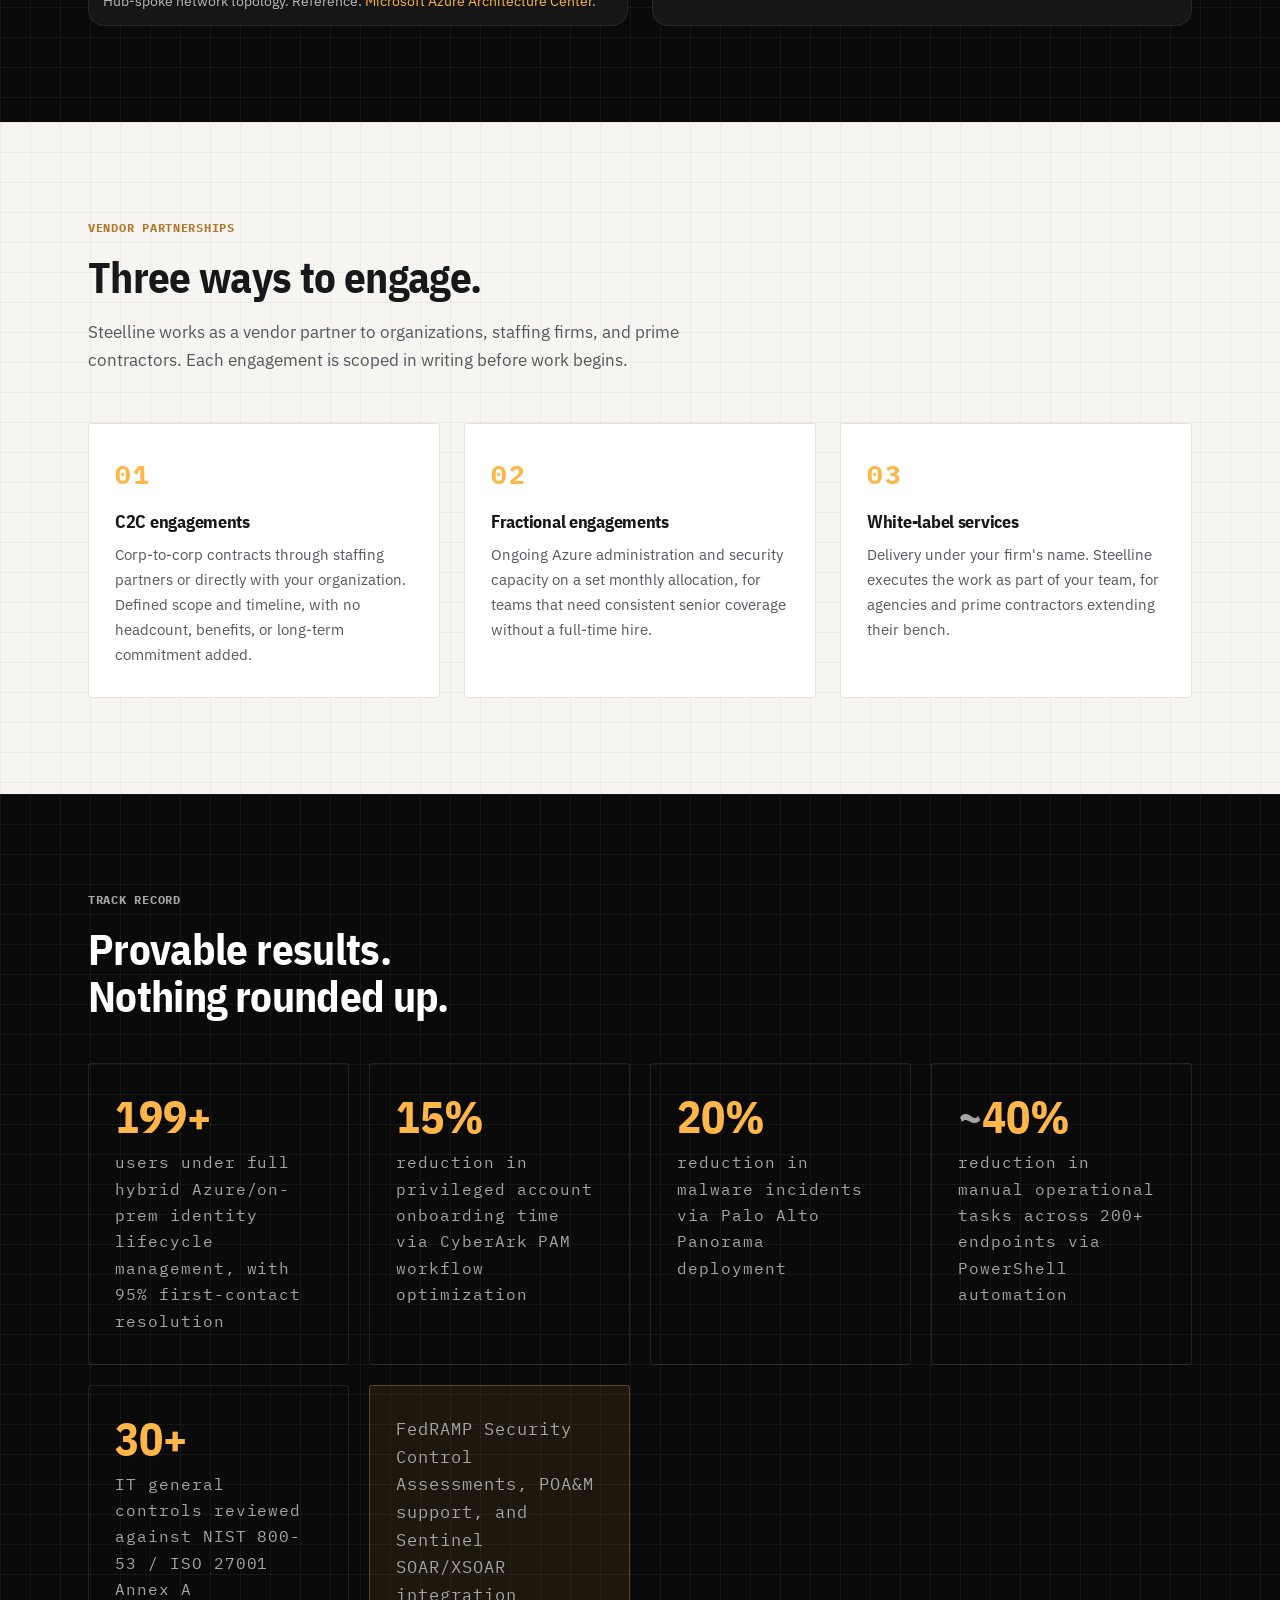
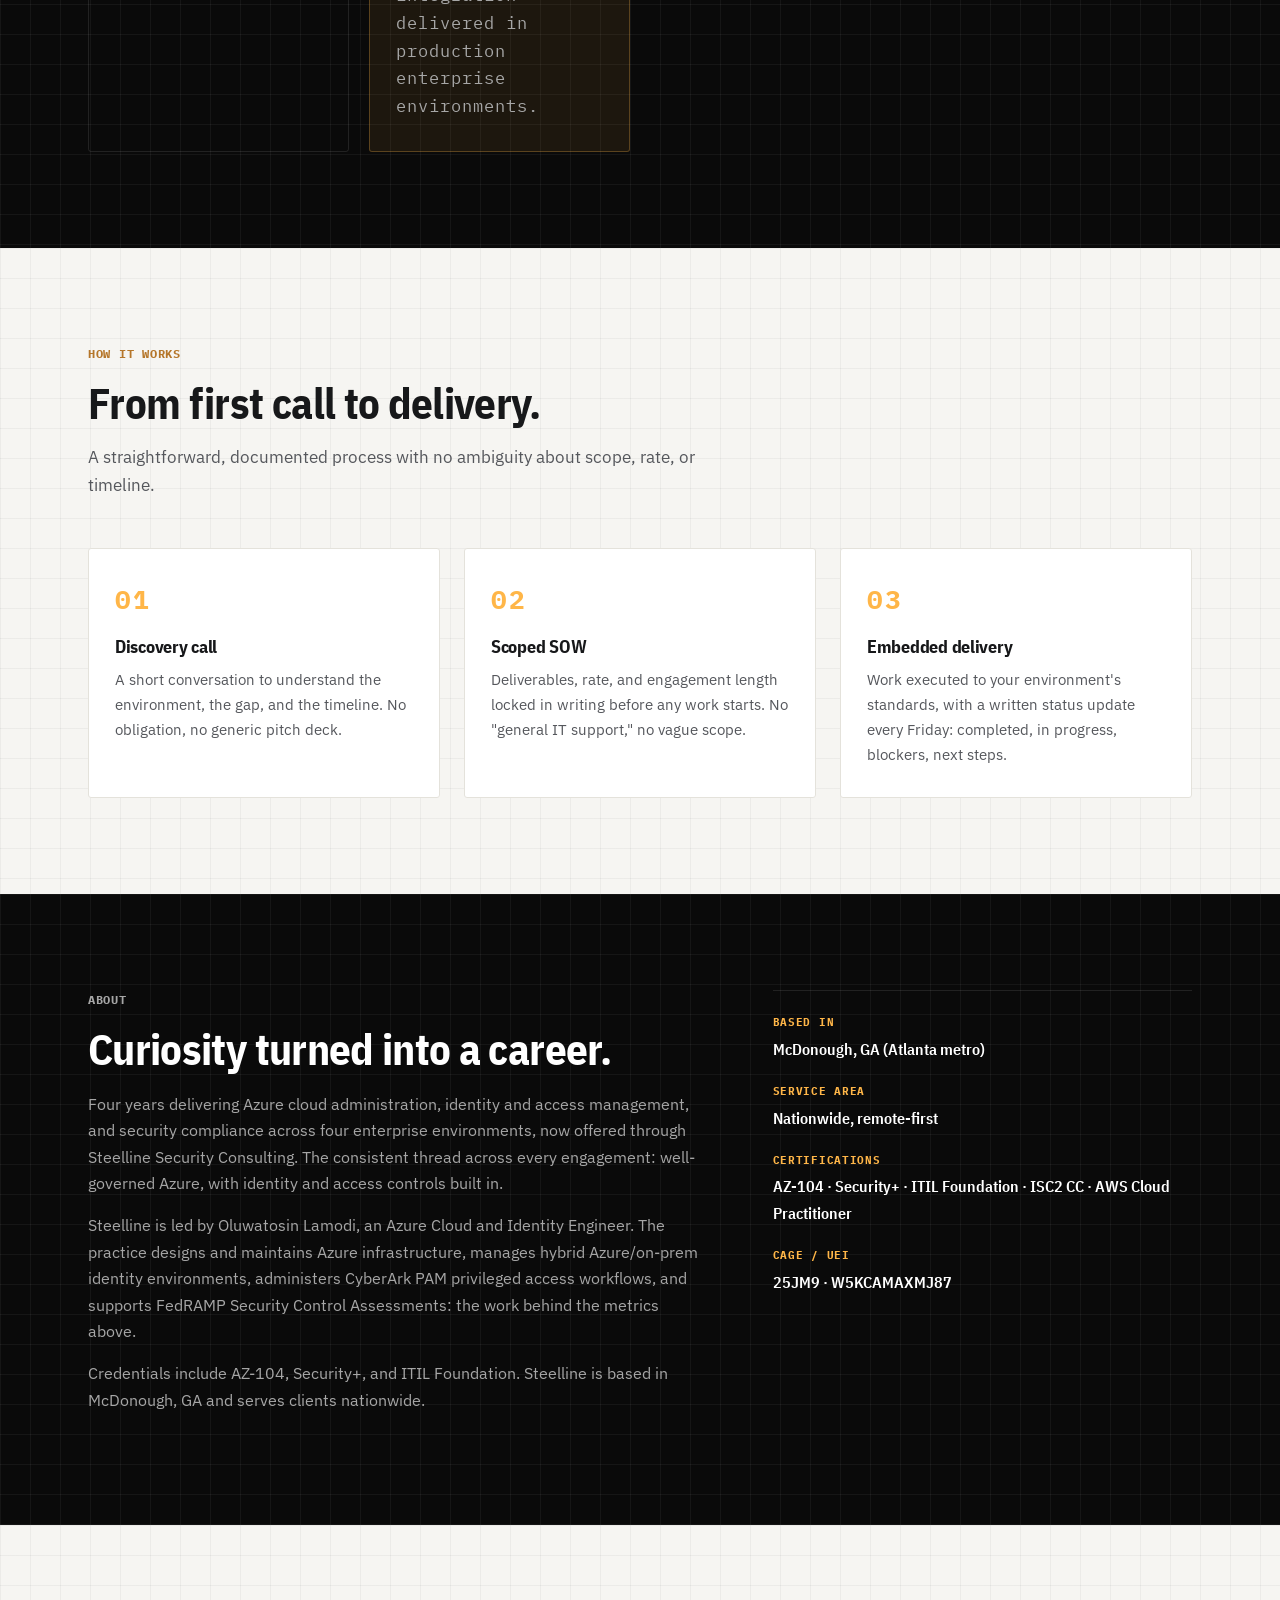
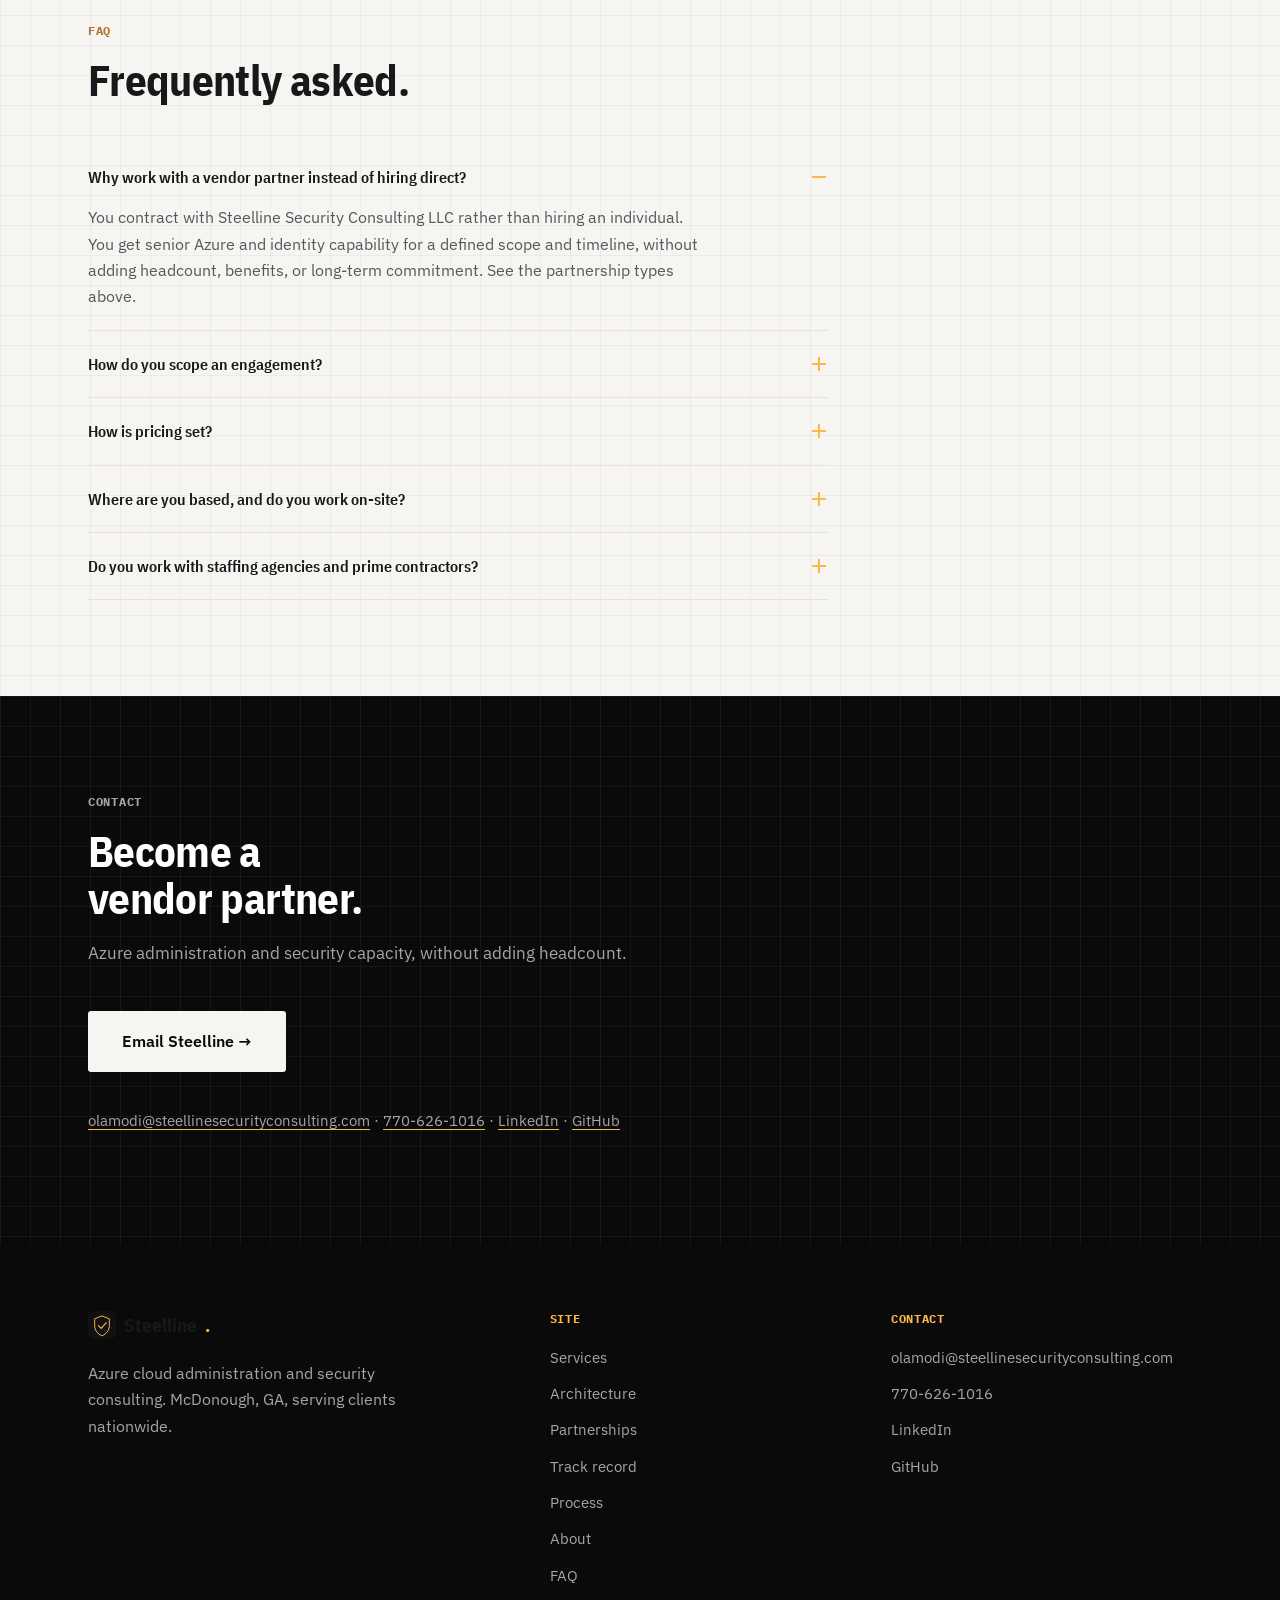
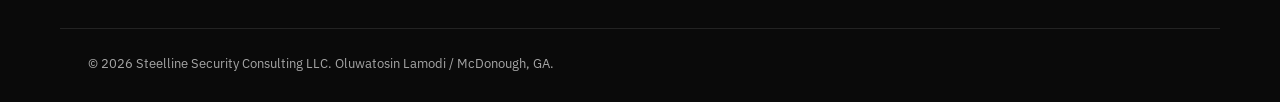
==== commit 2bcf4a83: "Add Architecture section: 3 original lab diagrams + 2 credited Azure reference-pattern diagrams Diag" ====
--- a/index.html
+++ b/index.html
@@ -56,6 +56,7 @@
     <a href="#top" class="logo"><img src="brand/logo-icon.svg" alt="" class="logo-mark" width="28" height="28">Steelline<span>.</span></a>
     <nav id="site-nav">
       <a href="#services">Services</a>
+      <a href="#architecture">Architecture</a>
       <a href="#partnerships">Partnerships</a>
       <a href="#proof">Track record</a>
       <a href="#process">Process</a>
@@ -151,6 +152,41 @@
     </div>
   </section>
 
+  <section id="architecture" class="section section-dark reveal">
+    <div class="wrap">
+      <p class="eyebrow eyebrow-light">Architecture</p>
+      <h2>Built, documented,<br>and verifiable.</h2>
+      <p class="section-lede">Designs from Steelline's own Azure labs, each backed by a public repository.</p>
+
+      <div class="arch-grid arch-grid-feature">
+        <figure class="arch-card reveal-item">
+          <a href="brand/diagrams/iac-lab-network.svg" target="_blank" rel="noopener"><img src="brand/diagrams/iac-lab-network.svg" alt="Terraform-provisioned Azure resource group with a VNet, subnet, network security group and virtual machine" loading="lazy" width="800" height="480"></a>
+          <figcaption>Azure infrastructure as code: VNet, subnet, NSG and VM provisioned with Terraform modules and remote state. <a href="https://github.com/Olamodi1/azure-infra-ops-lab" target="_blank" rel="noopener">View repo →</a></figcaption>
+        </figure>
+        <figure class="arch-card reveal-item">
+          <a href="brand/diagrams/entra-lifecycle.svg" target="_blank" rel="noopener"><img src="brand/diagrams/entra-lifecycle.svg" alt="Identity lifecycle flow from request through PowerShell and Microsoft Graph automation into Entra ID, with governance outputs" loading="lazy" width="800" height="374"></a>
+          <figcaption>Entra ID lifecycle automation: onboarding, offboarding, RBAC audits and Conditional Access exports. <a href="https://github.com/Olamodi1/entraid-automation" target="_blank" rel="noopener">View repo →</a></figcaption>
+        </figure>
+        <figure class="arch-card reveal-item">
+          <a href="brand/diagrams/monitoring-alerting.svg" target="_blank" rel="noopener"><img src="brand/diagrams/monitoring-alerting.svg" alt="Monitoring flow from log sources into Log Analytics KQL detections, alert rules and automated remediation" loading="lazy" width="800" height="374"></a>
+          <figcaption>Monitoring and alerting: Log Analytics, KQL detections, severity-tiered alerts and automated VM remediation. <a href="https://github.com/Olamodi1/azure-monitoring-setup" target="_blank" rel="noopener">View repo →</a></figcaption>
+        </figure>
+      </div>
+
+      <h3 class="arch-subhead">Patterns we implement</h3>
+      <div class="arch-grid">
+        <figure class="arch-card reveal-item">
+          <a href="brand/diagrams/pattern-hub-spoke.svg" target="_blank" rel="noopener"><img src="brand/diagrams/pattern-hub-spoke.svg" alt="Hub-spoke network pattern: hub VNet with gateway, firewall and Bastion peered to two spoke VNets" loading="lazy" width="800" height="480"></a>
+          <figcaption>Hub-spoke network topology. Reference: <a href="https://learn.microsoft.com/en-us/azure/architecture/networking/architecture/hub-spoke" target="_blank" rel="noopener">Microsoft Azure Architecture Center</a>.</figcaption>
+        </figure>
+        <figure class="arch-card reveal-item">
+          <a href="brand/diagrams/pattern-hybrid-identity.svg" target="_blank" rel="noopener"><img src="brand/diagrams/pattern-hybrid-identity.svg" alt="Hybrid identity pattern: on-premises AD DS synchronized to Entra ID with Conditional Access, MFA and PIM" loading="lazy" width="800" height="358"></a>
+          <figcaption>Hybrid identity with Entra ID. Reference: <a href="https://learn.microsoft.com/en-us/azure/architecture/reference-architectures/identity/azure-ad" target="_blank" rel="noopener">Microsoft Azure Architecture Center</a>.</figcaption>
+        </figure>
+      </div>
+    </div>
+  </section>
+
   <section id="partnerships" class="section reveal">
     <div class="wrap">
       <p class="eyebrow">Vendor partnerships</p>
@@ -315,6 +351,7 @@
     <div class="footer-col">
       <p class="footer-heading">Site</p>
       <a href="#services">Services</a>
+      <a href="#architecture">Architecture</a>
       <a href="#partnerships">Partnerships</a>
       <a href="#proof">Track record</a>
       <a href="#process">Process</a>
--- a/style.css
+++ b/style.css
@@ -330,3 +330,12 @@
   .section-dark h2, .section-dark h3, .section-dark p, .hero h1, .hero .lede, .hero-benefits { color: #000 !important; }
   a { text-decoration: underline; }
 }
+
+/* Architecture diagrams */
+.arch-grid { display: grid; grid-template-columns: repeat(auto-fit, minmax(320px, 1fr)); gap: 24px; margin-top: 40px; }
+.arch-grid-feature { grid-template-columns: 1fr; }
+.arch-card { margin: 0; background: #161616; border: 1px solid rgba(255,255,255,0.08); border-radius: 16px; padding: 14px; }
+.arch-card img { display: block; width: 100%; height: auto; border-radius: 10px; }
+.arch-card figcaption { margin-top: 12px; font-size: 0.9rem; line-height: 1.5; color: rgba(255,255,255,0.7); }
+.arch-card figcaption a { color: var(--accent); }
+.arch-subhead { margin-top: 56px; color: #fff; font-size: 1.25rem; }
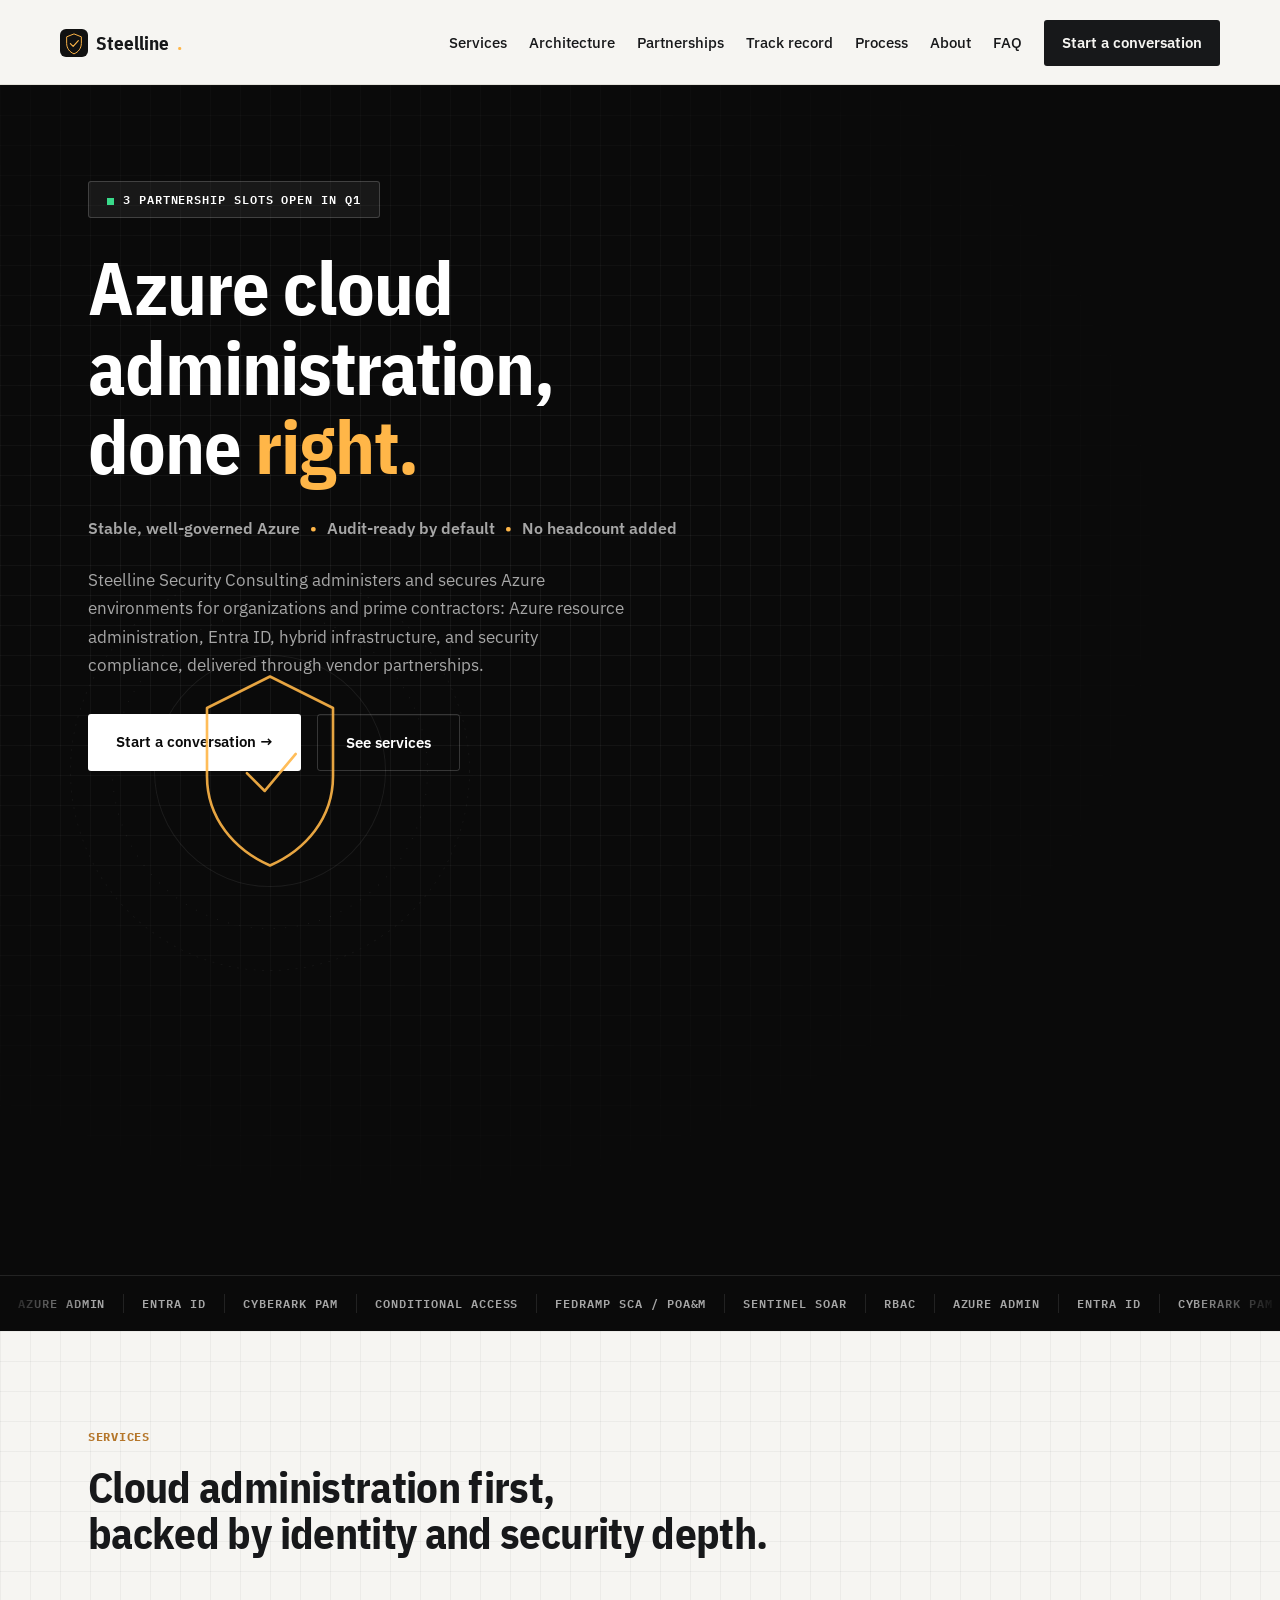
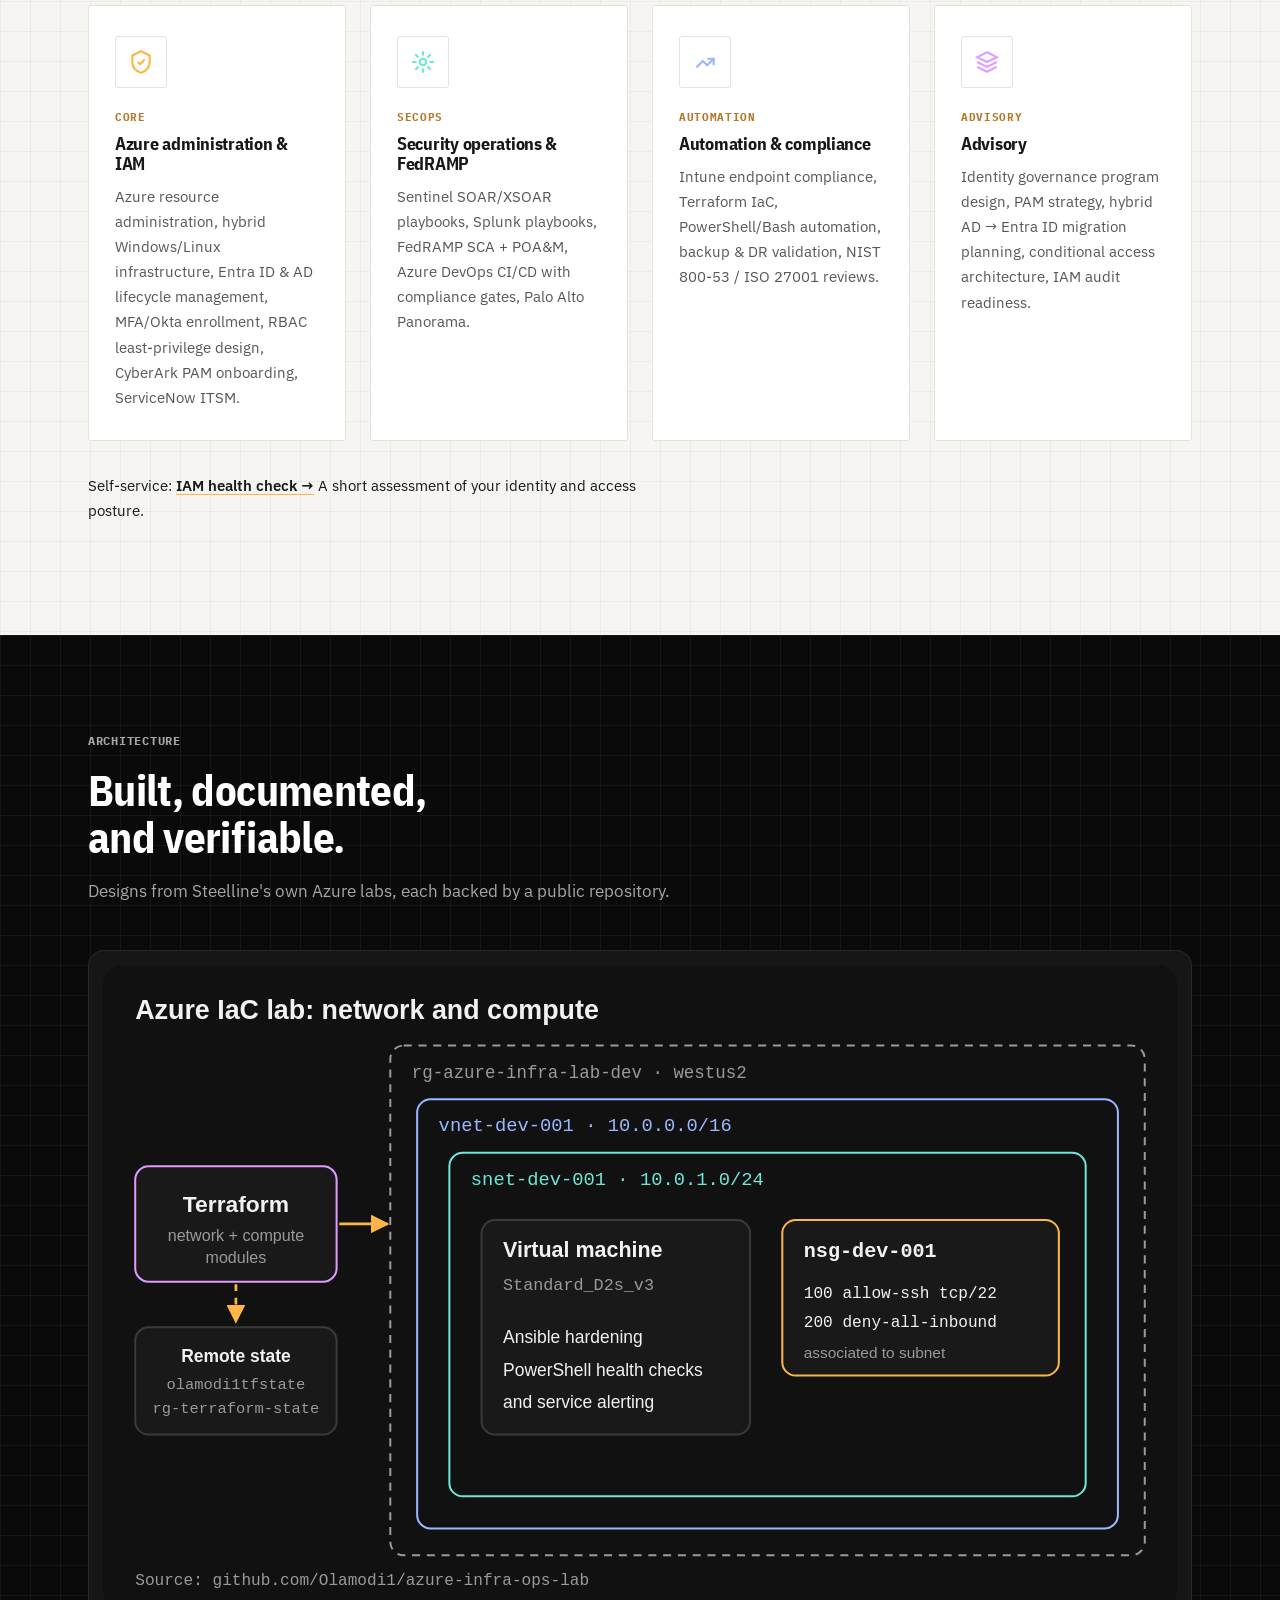
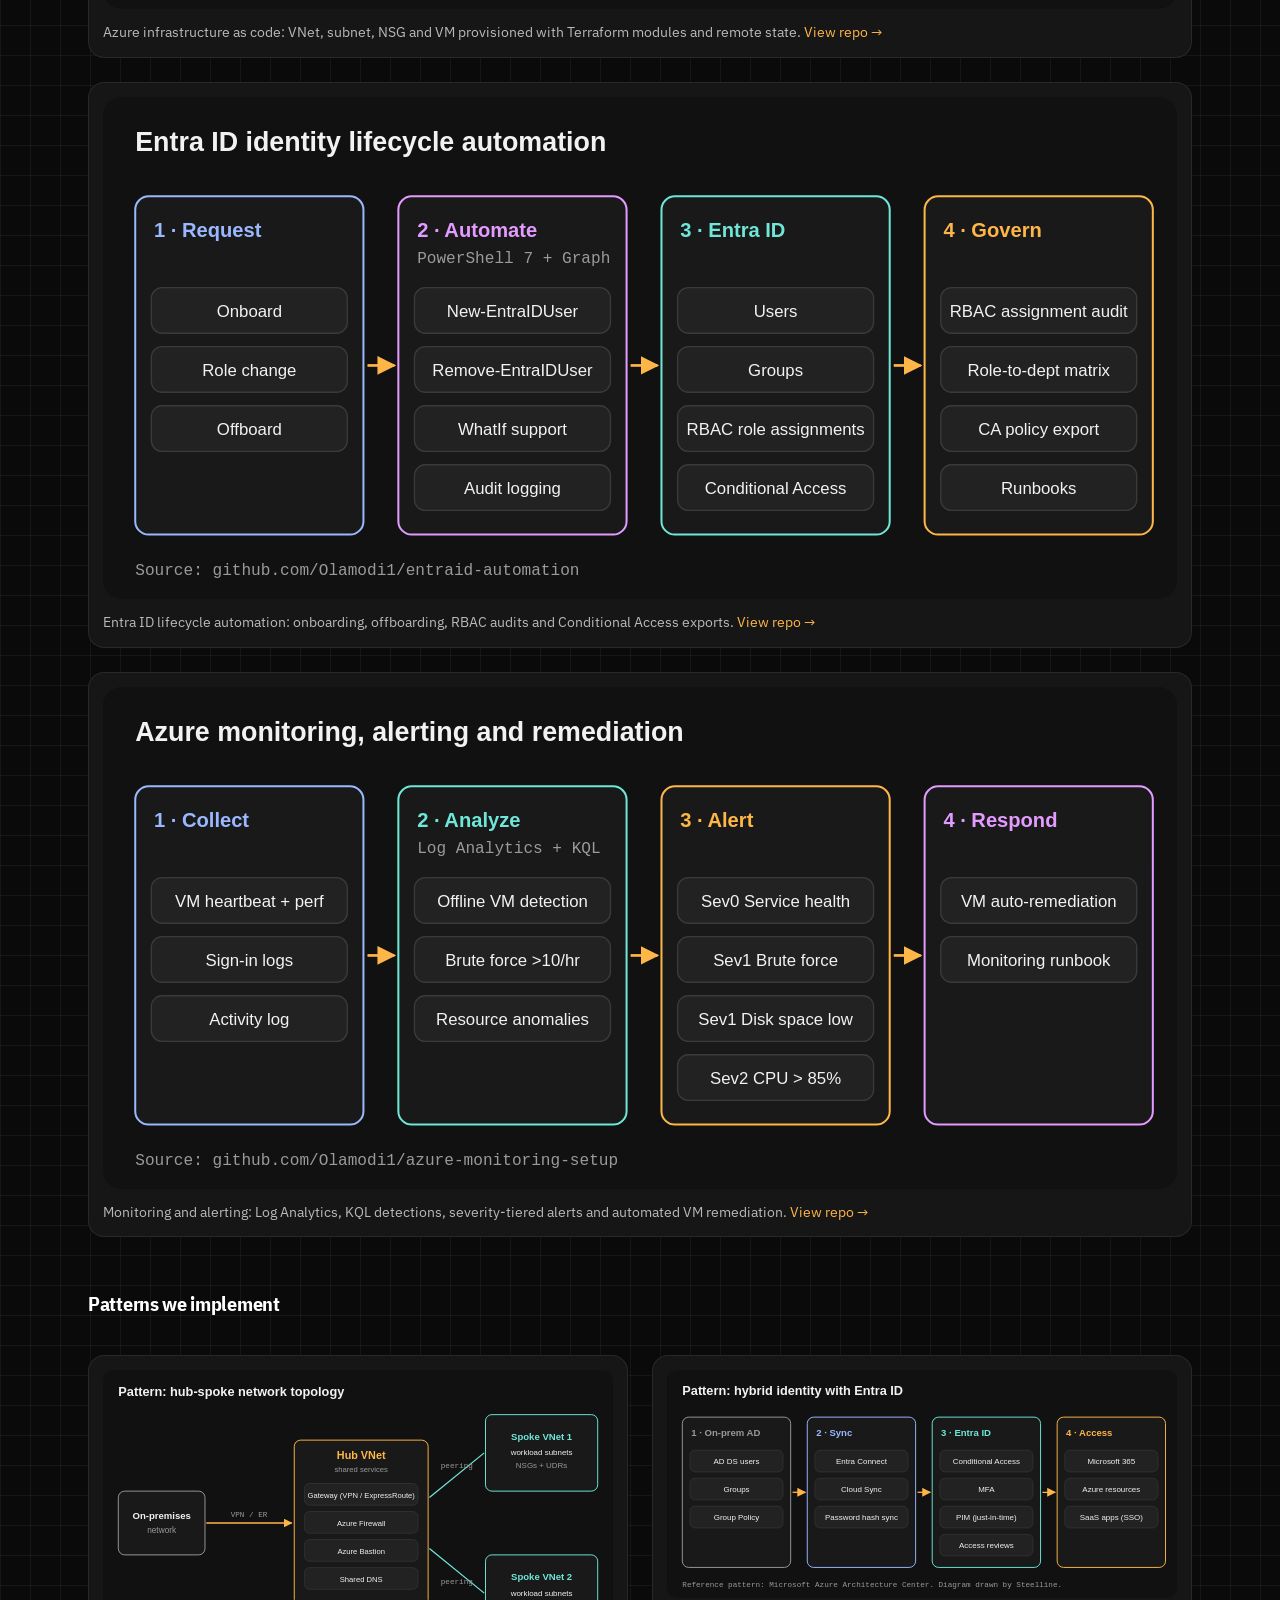
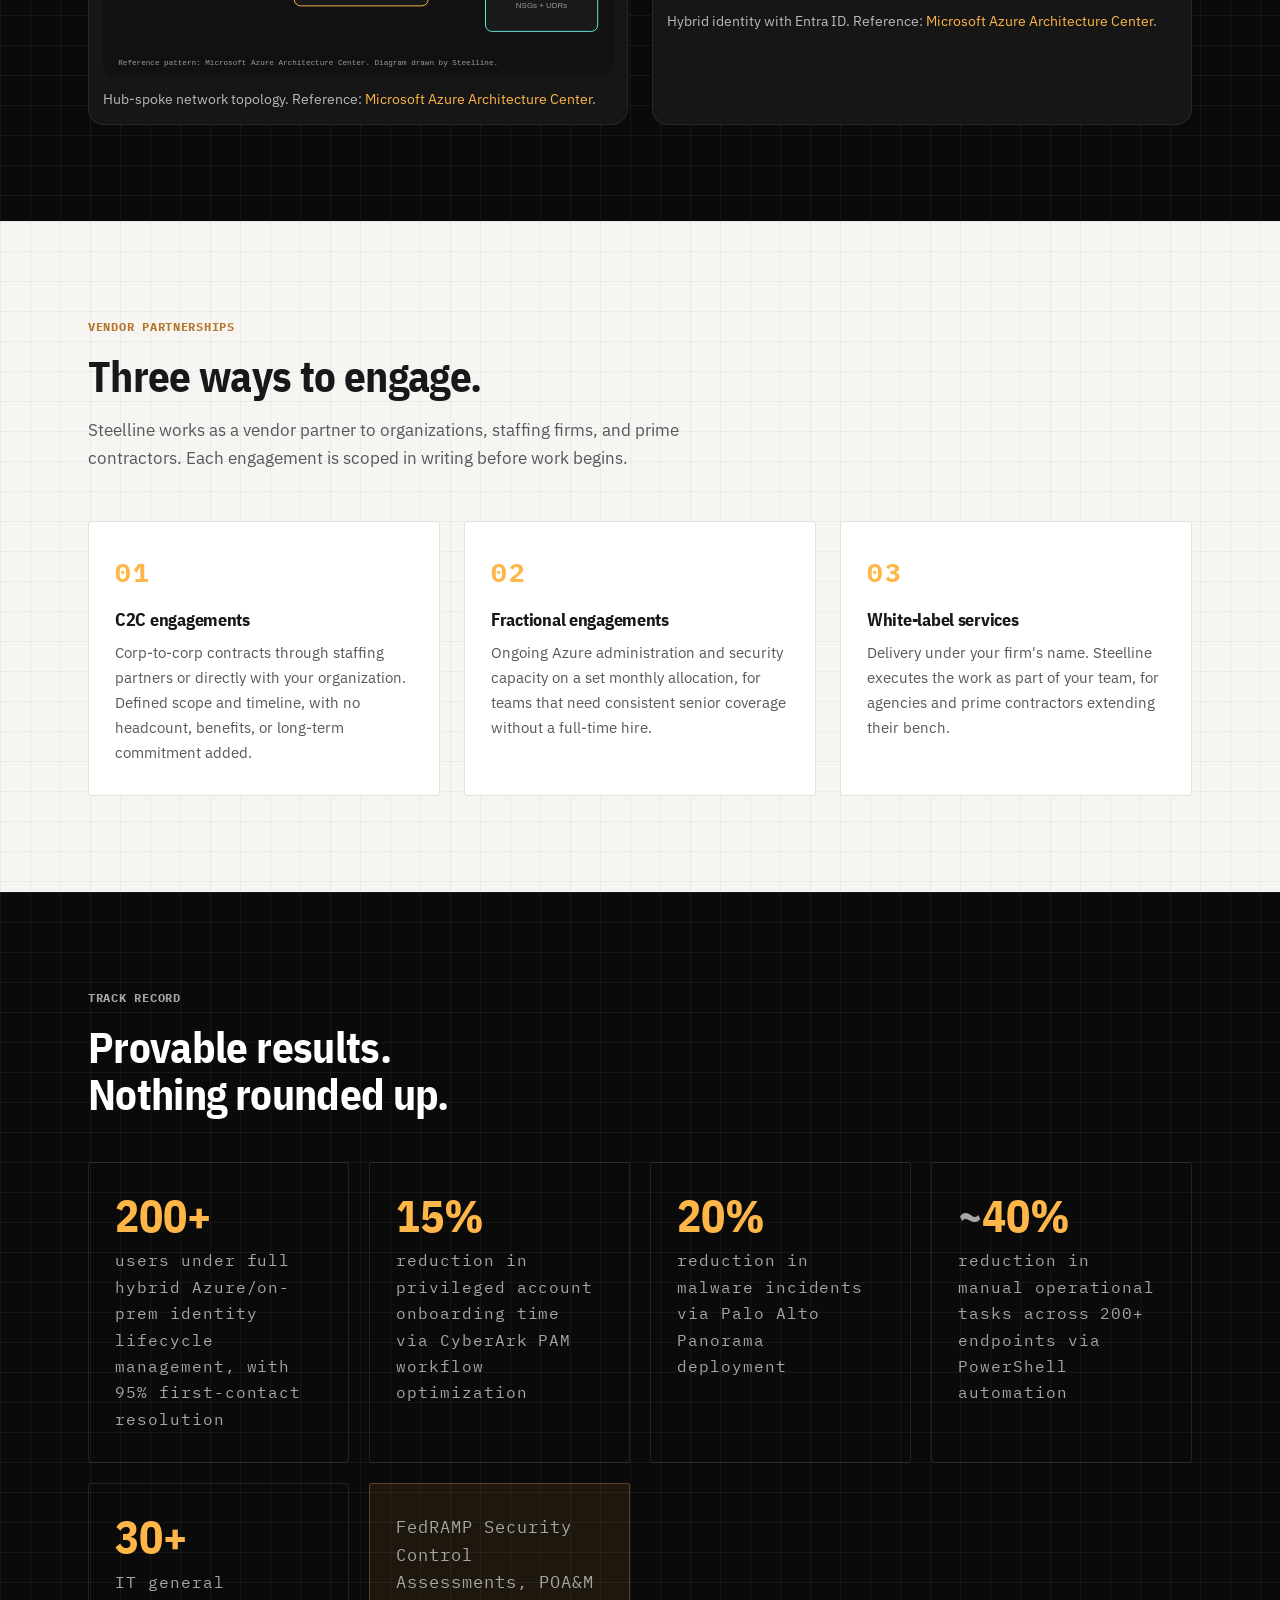
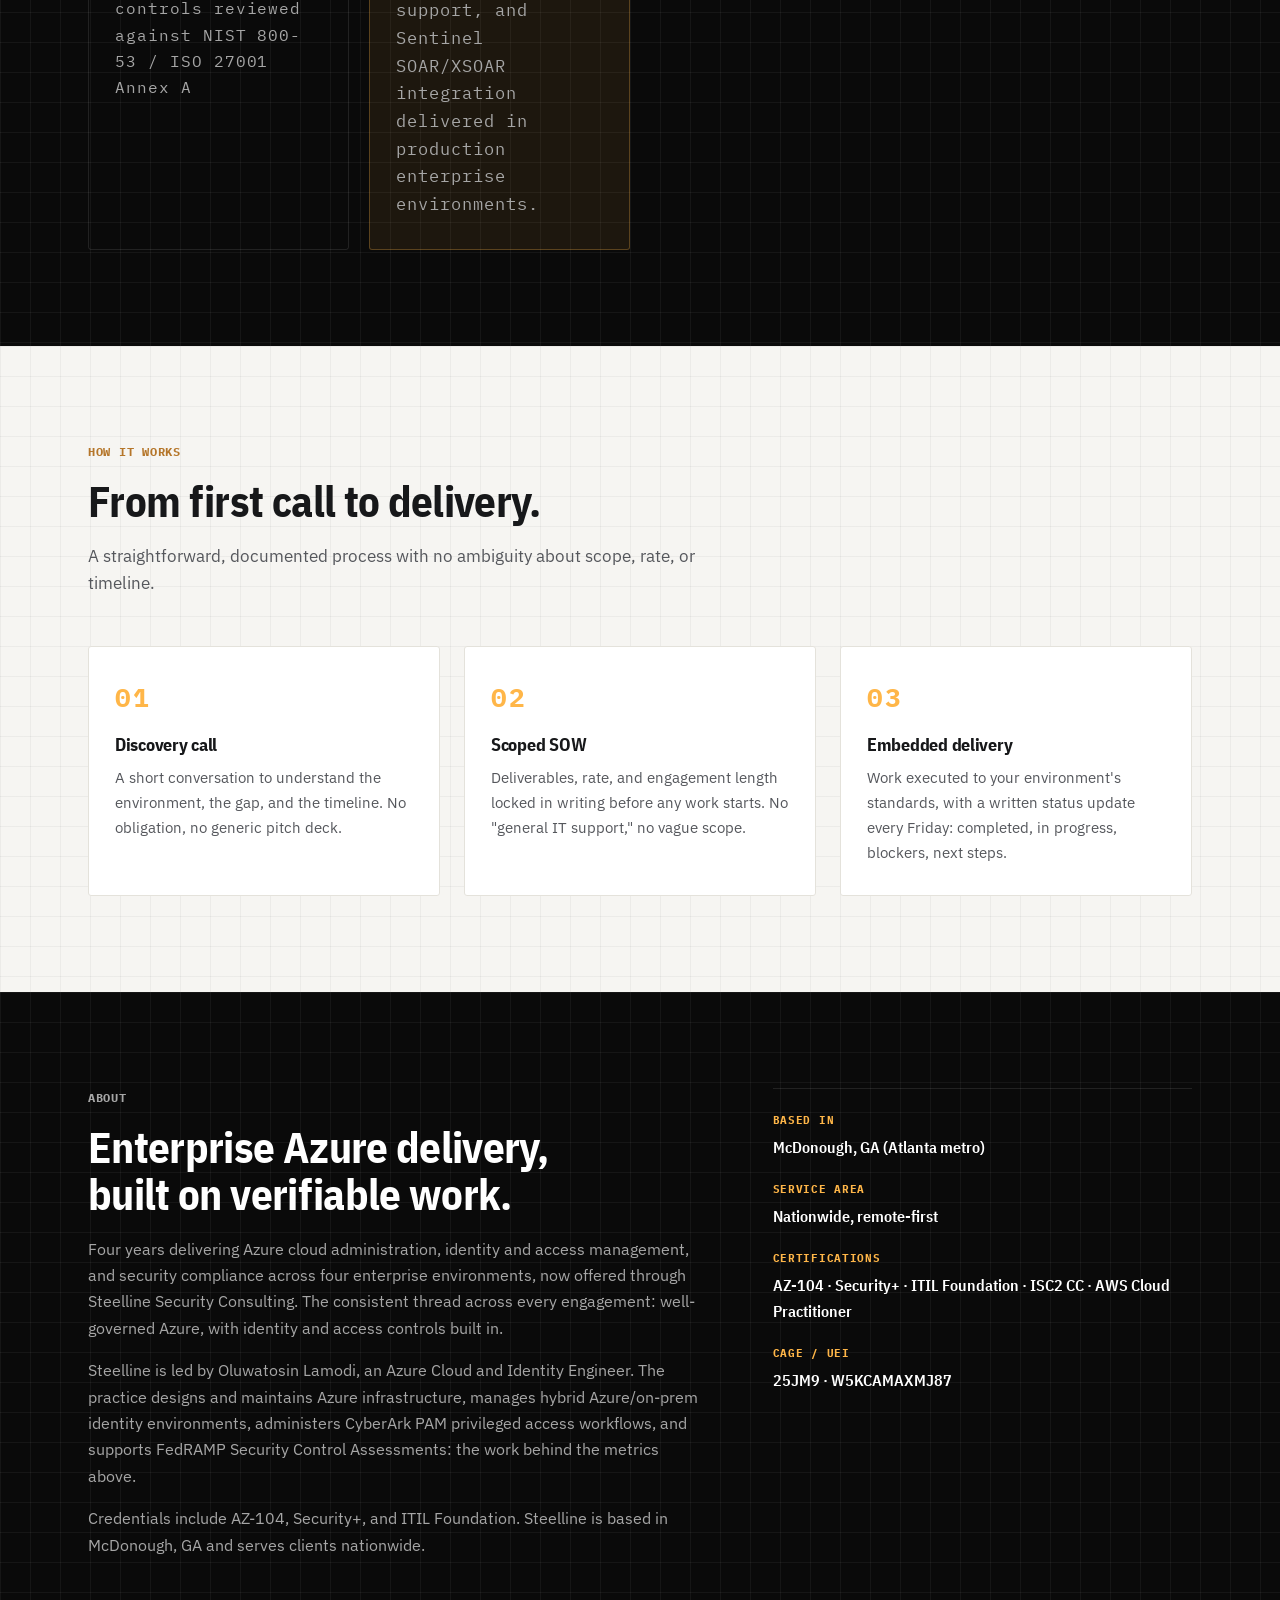
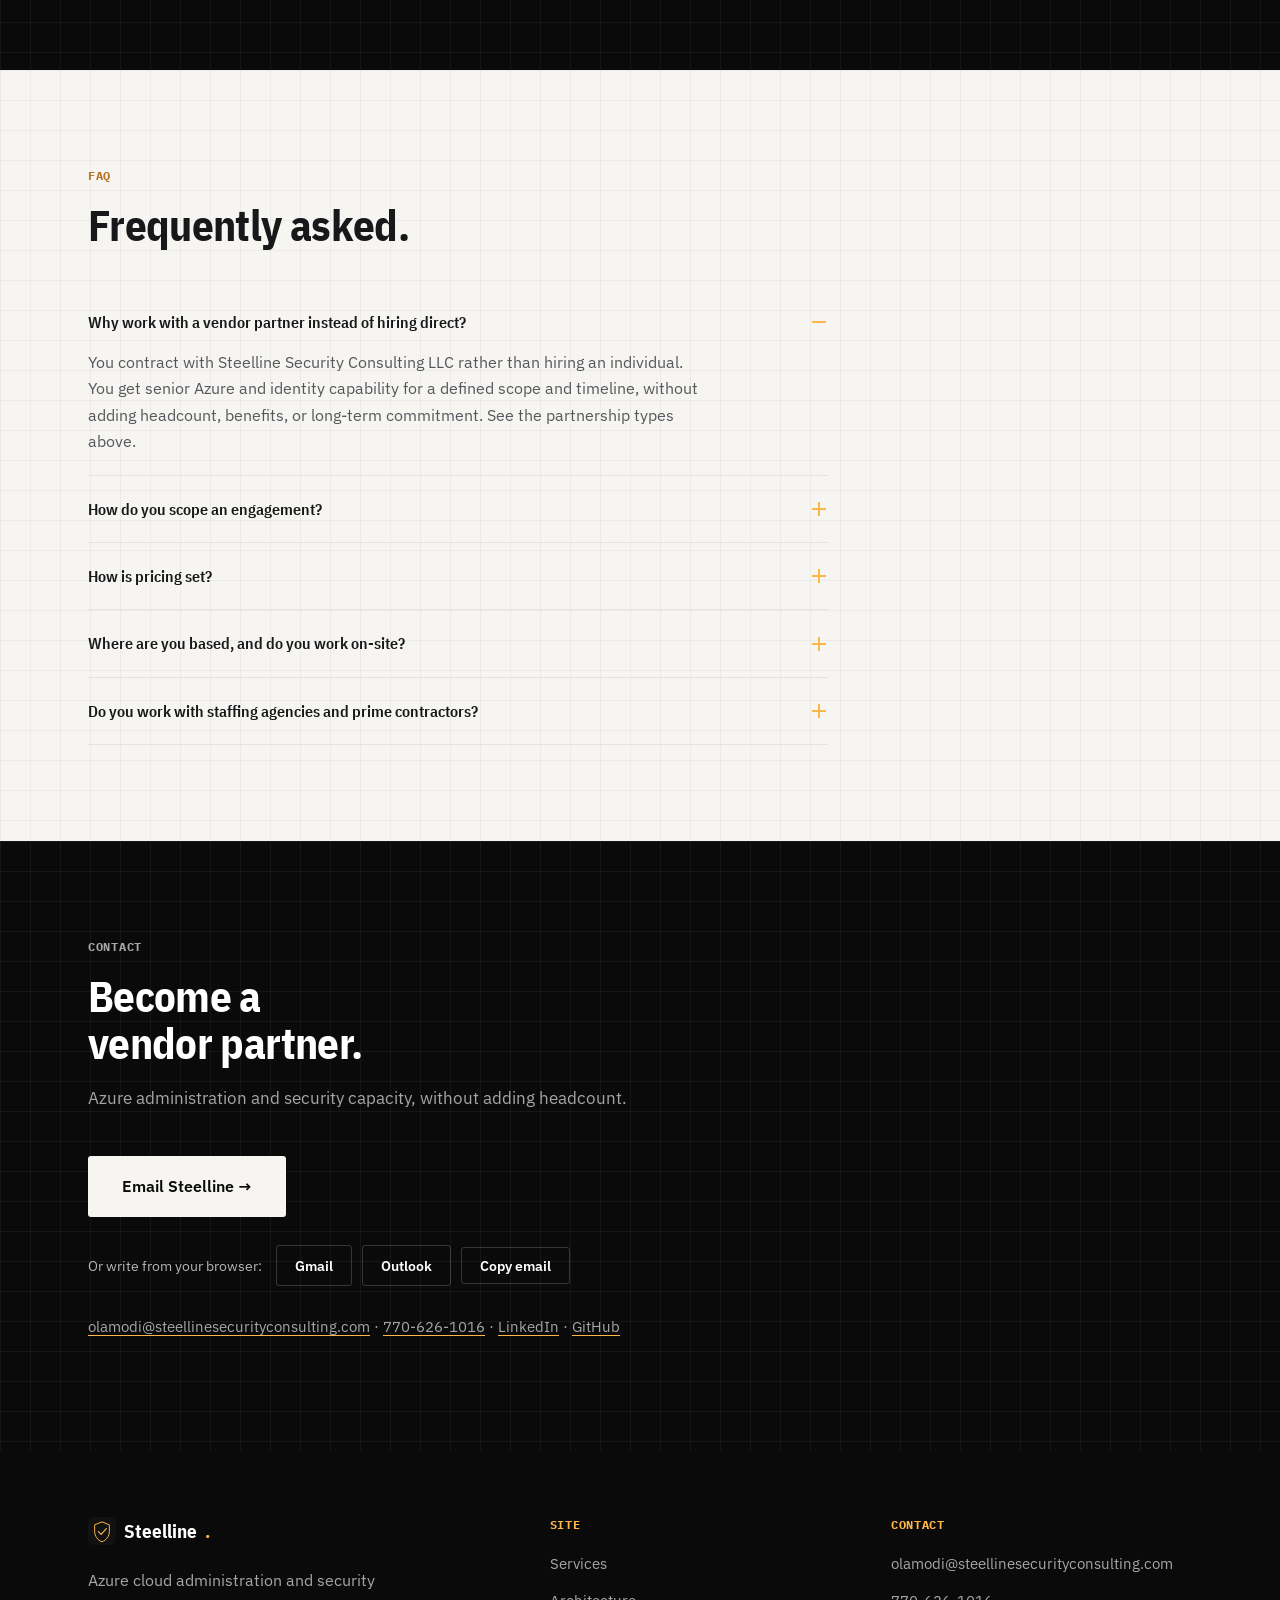
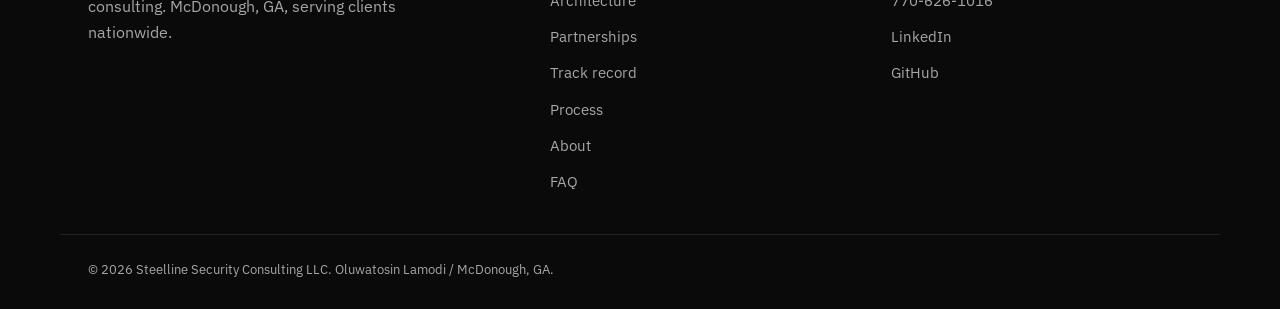
==== commit 534f514c: "Coaching follow-ups: CTAs go straight to email, browser email options, corporate About headline, IAM" ====
--- a/index.html
+++ b/index.html
@@ -62,7 +62,7 @@
       <a href="#process">Process</a>
       <a href="#about">About</a>
       <a href="#faq">FAQ</a>
-      <a href="#contact" class="nav-cta">Start a conversation</a>
+      <a href="mailto:olamodi@steellinesecurityconsulting.com?subject=Vendor%20Partnership%20Inquiry" class="nav-cta">Start a conversation</a>
     </nav>
     <button id="nav-toggle" class="nav-toggle" aria-label="Toggle menu" aria-expanded="false" aria-controls="site-nav">
       <span></span><span></span><span></span>
@@ -85,9 +85,8 @@
       </div>
       <p class="lede">Steelline Security Consulting administers and secures Azure environments for organizations and prime contractors: Azure resource administration, Entra ID, hybrid infrastructure, and security compliance, delivered through vendor partnerships.</p>
       <div class="hero-actions">
-        <a href="#contact" class="btn btn-pill btn-primary">Start a conversation →</a>
+        <a href="mailto:olamodi@steellinesecurityconsulting.com?subject=Vendor%20Partnership%20Inquiry" class="btn btn-pill btn-primary">Start a conversation →</a>
         <a href="#services" class="btn btn-pill btn-outline">See services</a>
-        <a href="https://steelline-mini.yellowpond-94cd7799.eastus.azurecontainerapps.io/" class="btn btn-pill btn-ghost-accent" target="_blank" rel="noopener">Free IAM mini-assessment →</a>
       </div>
     </div>
     <div class="hero-graphic" aria-hidden="true">
@@ -149,6 +148,7 @@
           <p>Identity governance program design, PAM strategy, hybrid AD → Entra ID migration planning, conditional access architecture, IAM audit readiness.</p>
         </div>
       </div>
+      <p class="services-note">Self-service: <a href="https://steelline-mini.yellowpond-94cd7799.eastus.azurecontainerapps.io/" target="_blank" rel="noopener">IAM health check →</a> A short assessment of your identity and access posture.</p>
     </div>
   </section>
 
@@ -276,7 +276,7 @@
     <div class="wrap about-grid">
       <div>
         <p class="eyebrow eyebrow-light">About</p>
-        <h2>Curiosity turned into a career.</h2>
+        <h2>Enterprise Azure delivery,<br>built on verifiable work.</h2>
         <!-- Coaching note asked for "in business for 4 years"; the LLC was formed 2026-08, so tenure is framed as delivery history instead. Do not change to a business-age claim. -->
         <p>Four years delivering Azure cloud administration, identity and access management, and security compliance across four enterprise environments, now offered through Steelline Security Consulting. The consistent thread across every engagement: well-governed Azure, with identity and access controls built in.</p>
         <p>Steelline is led by Oluwatosin Lamodi, an Azure Cloud and Identity Engineer. The practice designs and maintains Azure infrastructure, manages hybrid Azure/on-prem identity environments, administers CyberArk PAM privileged access workflows, and supports FedRAMP Security Control Assessments: the work behind the metrics above.</p>
@@ -331,6 +331,12 @@
       <h2>Become a<br>vendor partner.</h2>
       <p class="section-lede">Azure administration and security capacity, without adding headcount.</p>
       <a href="mailto:olamodi@steellinesecurityconsulting.com?subject=Vendor%20Partnership%20Inquiry" class="btn btn-pill btn-primary btn-large">Email Steelline →</a>
+      <div class="email-options">
+        <span>Or write from your browser:</span>
+        <a href="https://mail.google.com/mail/?view=cm&amp;fs=1&amp;to=olamodi@steellinesecurityconsulting.com&amp;su=Vendor%20Partnership%20Inquiry" target="_blank" rel="noopener" class="btn btn-pill btn-outline">Gmail</a>
+        <a href="https://outlook.office.com/mail/deeplink/compose?to=olamodi@steellinesecurityconsulting.com&amp;subject=Vendor%20Partnership%20Inquiry" target="_blank" rel="noopener" class="btn btn-pill btn-outline">Outlook</a>
+        <button type="button" class="btn btn-pill btn-outline" data-copy="olamodi@steellinesecurityconsulting.com">Copy email</button>
+      </div>
       <p class="contact-line">
         <a href="mailto:olamodi@steellinesecurityconsulting.com">olamodi@steellinesecurityconsulting.com</a> ·
         <a href="tel:7706261016">770-626-1016</a> ·
--- a/style.css
+++ b/style.css
@@ -339,3 +339,11 @@
 .arch-card figcaption { margin-top: 12px; font-size: 0.9rem; line-height: 1.5; color: rgba(255,255,255,0.7); }
 .arch-card figcaption a { color: var(--accent); }
 .arch-subhead { margin-top: 56px; color: #fff; font-size: 1.25rem; }
+
+/* Services self-service link + browser email options */
+.services-note { margin-top: 32px; font-size: 0.95rem; color: var(--paper-ink); }
+.services-note a { font-weight: 600; text-decoration: underline; text-decoration-color: var(--accent); text-underline-offset: 3px; }
+.email-options { display: flex; flex-wrap: wrap; align-items: center; justify-content: flex-start; gap: 10px; margin-top: 20px; font-size: 0.9rem; }
+.email-options span { color: rgba(255,255,255,0.7); margin-right: 4px; }
+.email-options .btn { padding: 8px 18px; font-size: 0.9rem; cursor: pointer; font-family: inherit; }
+.site-footer .logo { color: var(--white); }
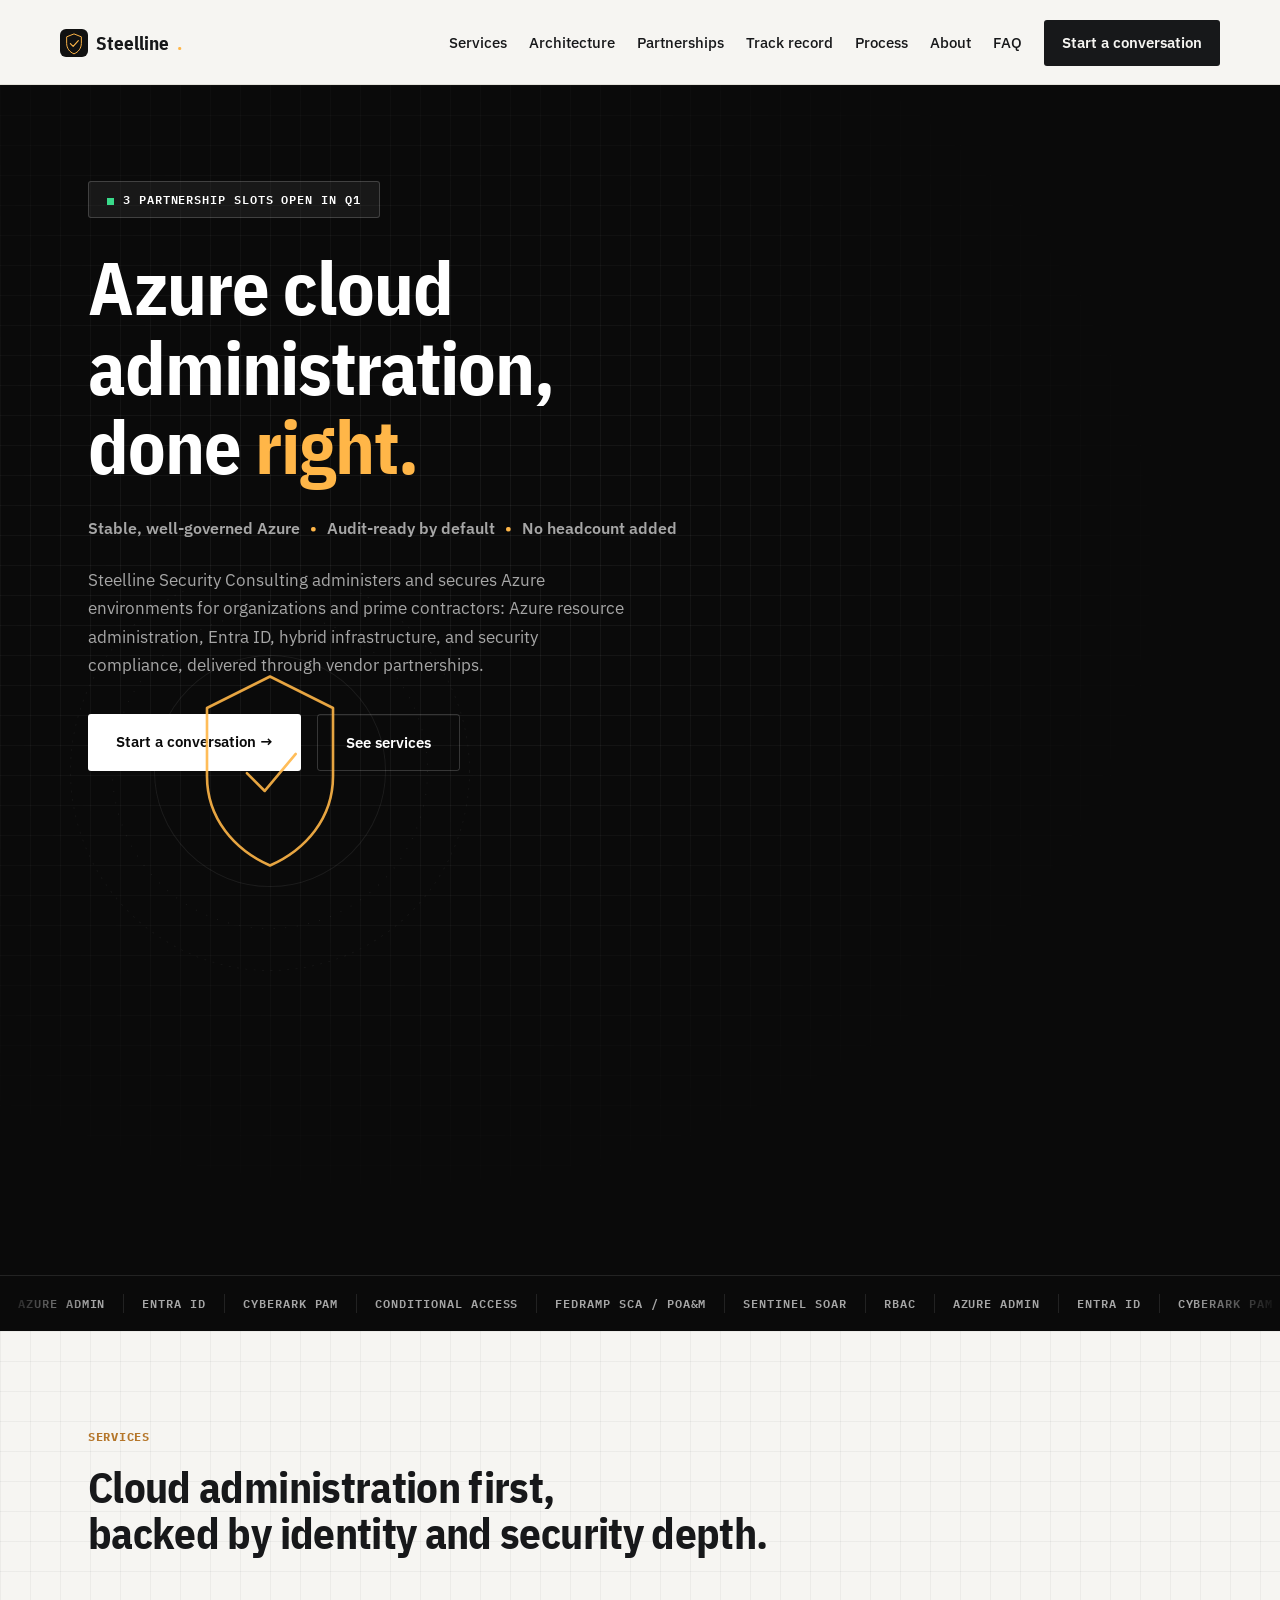
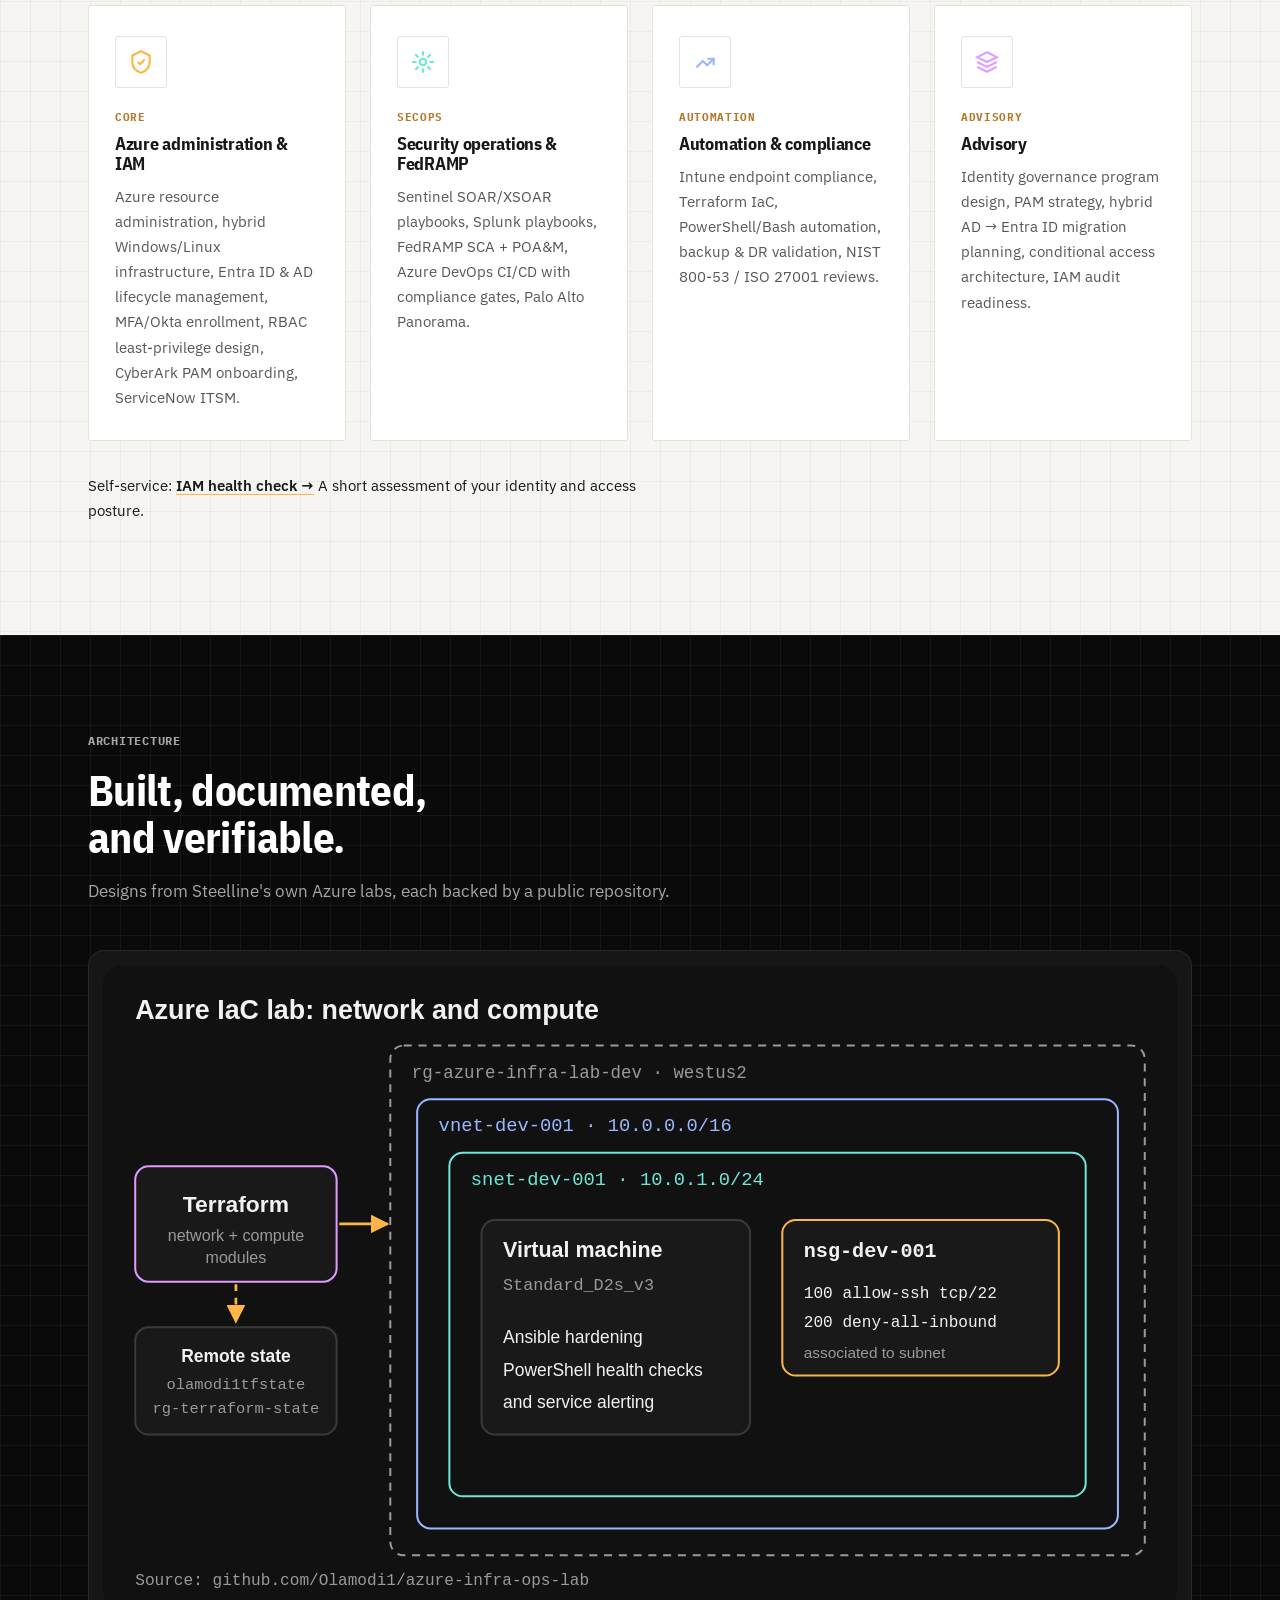
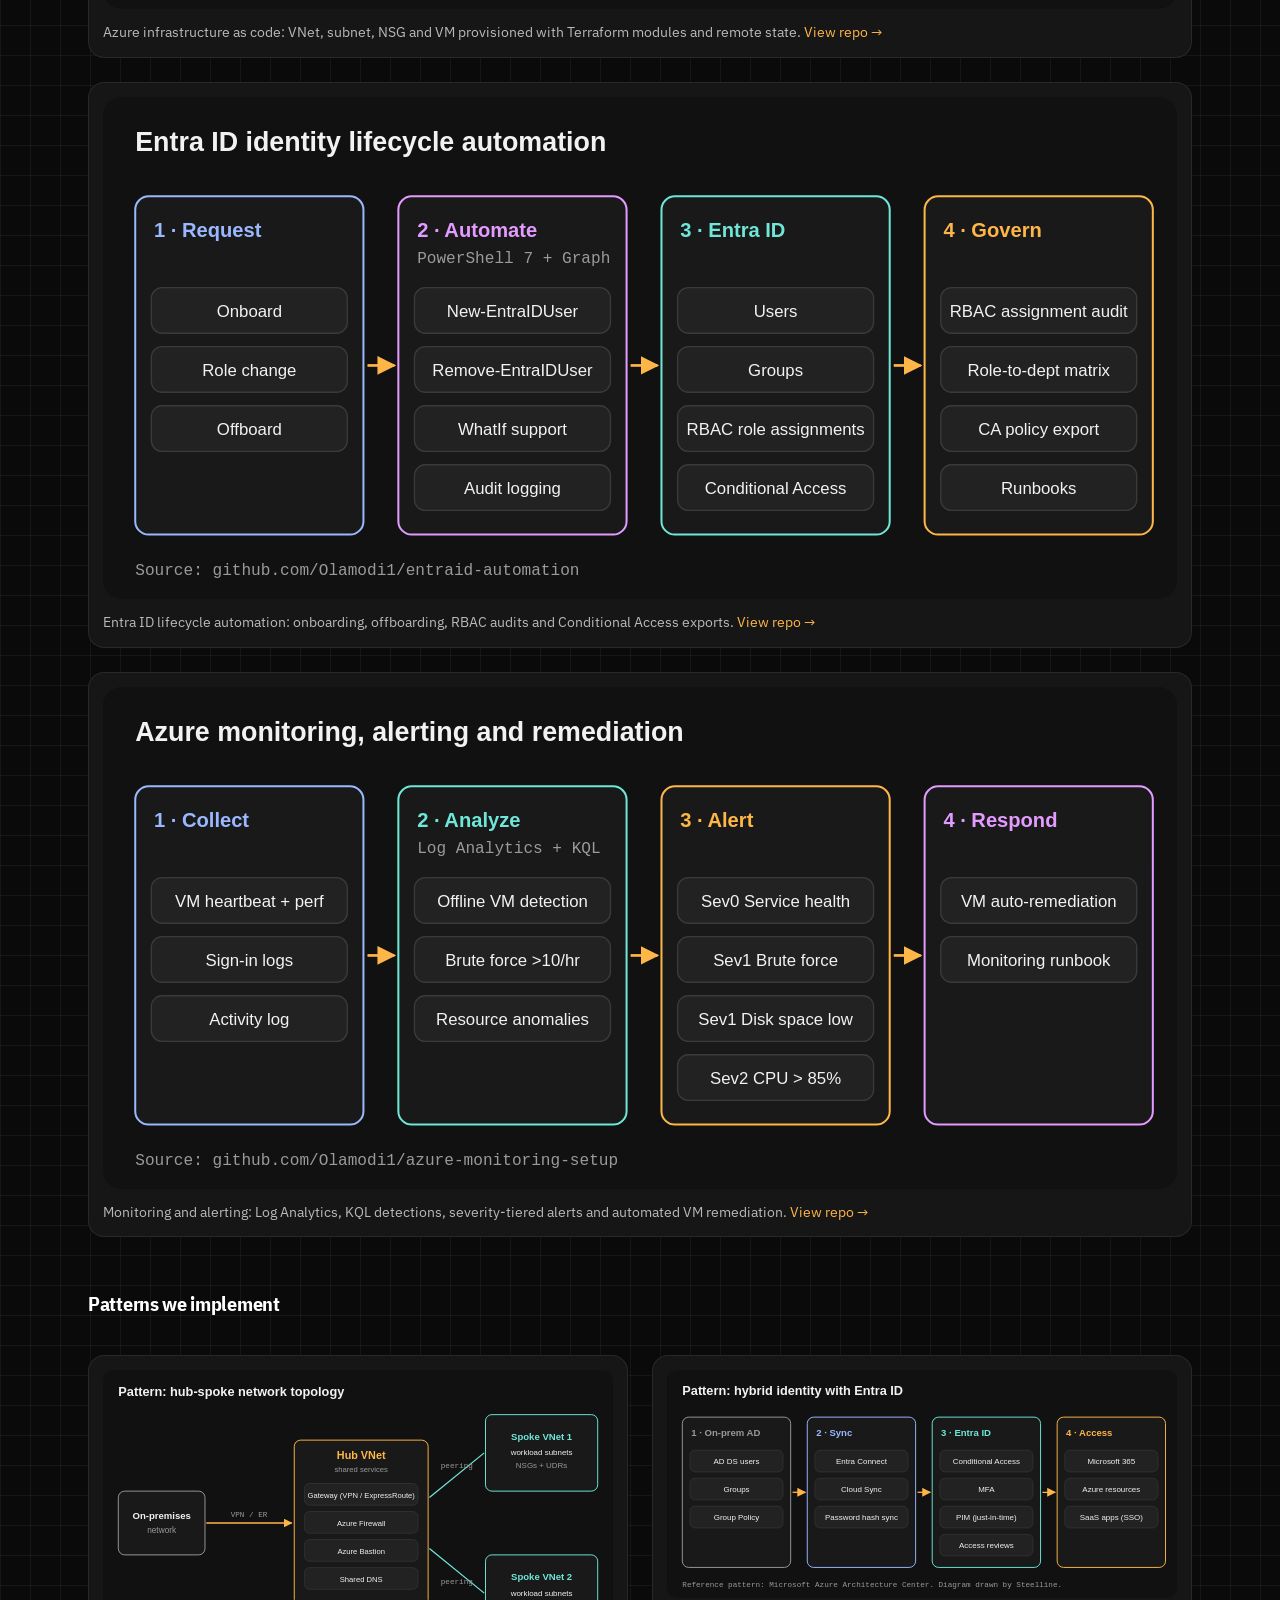
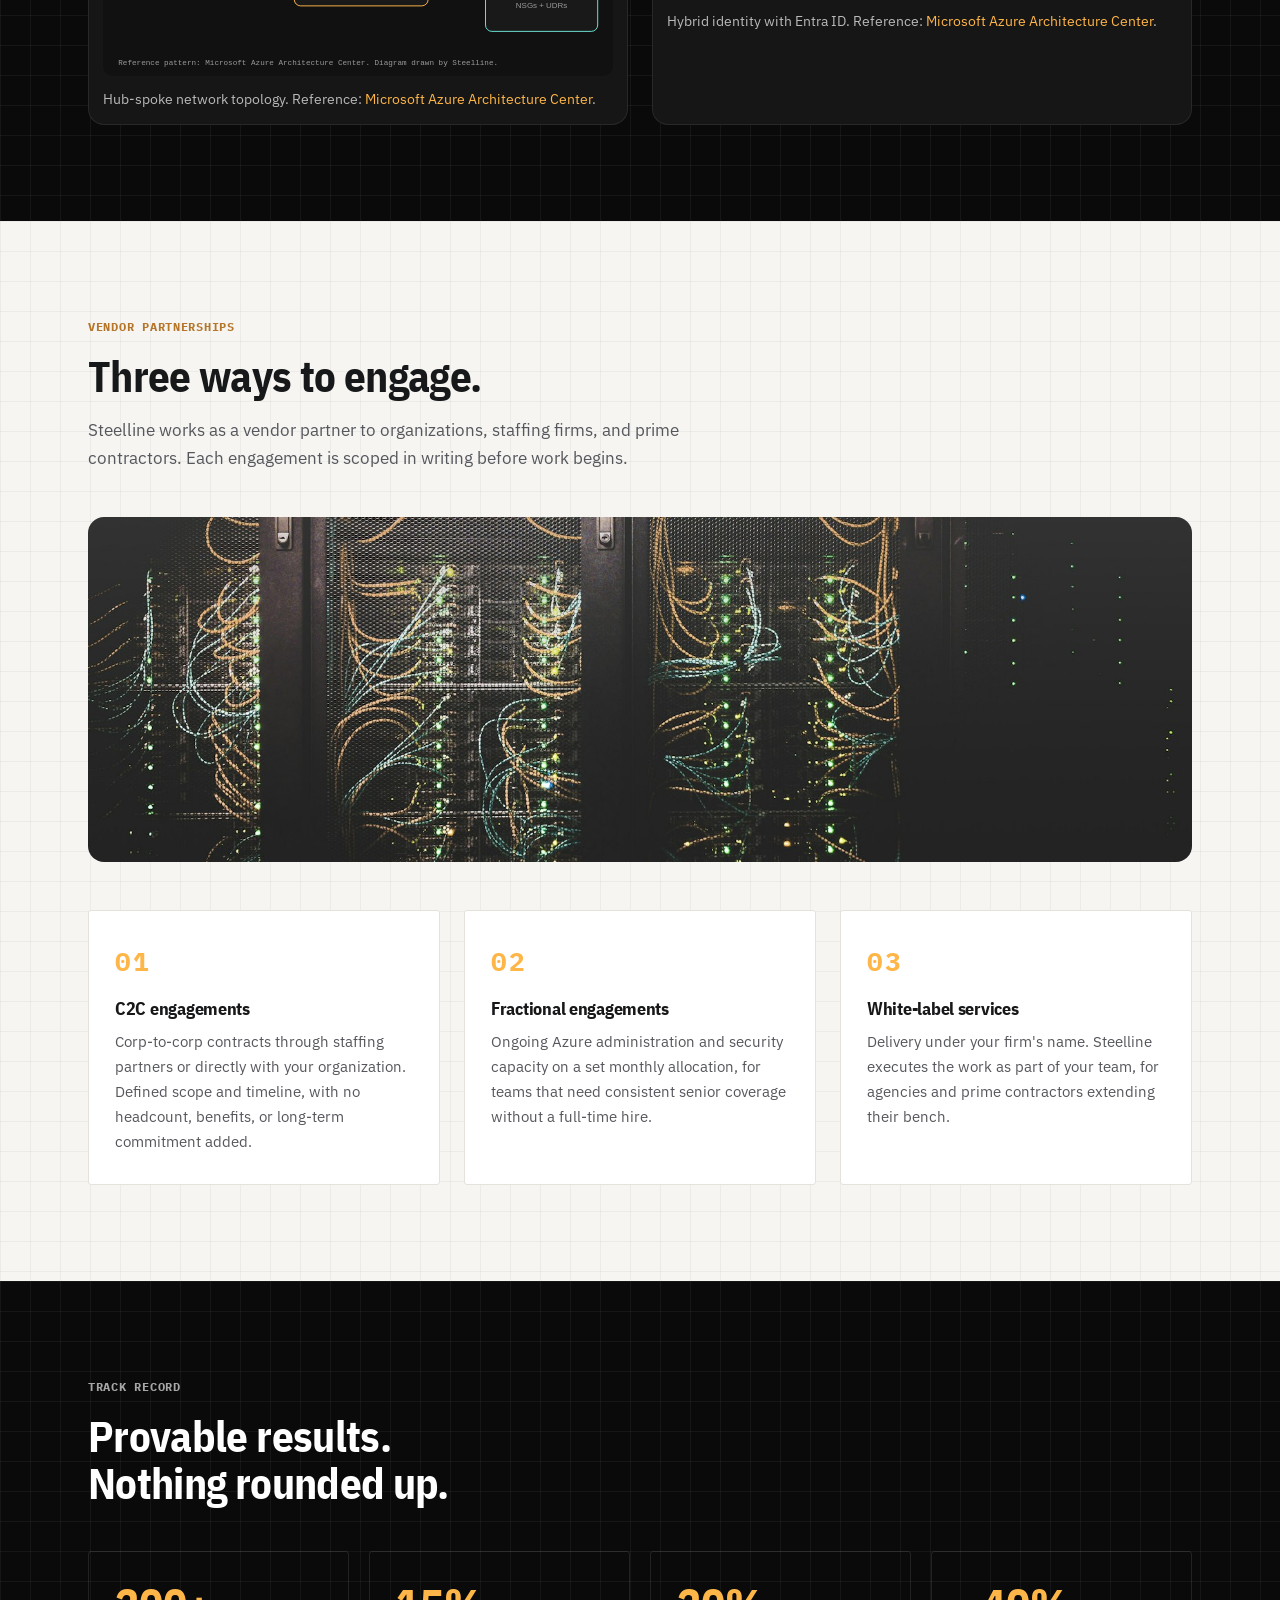
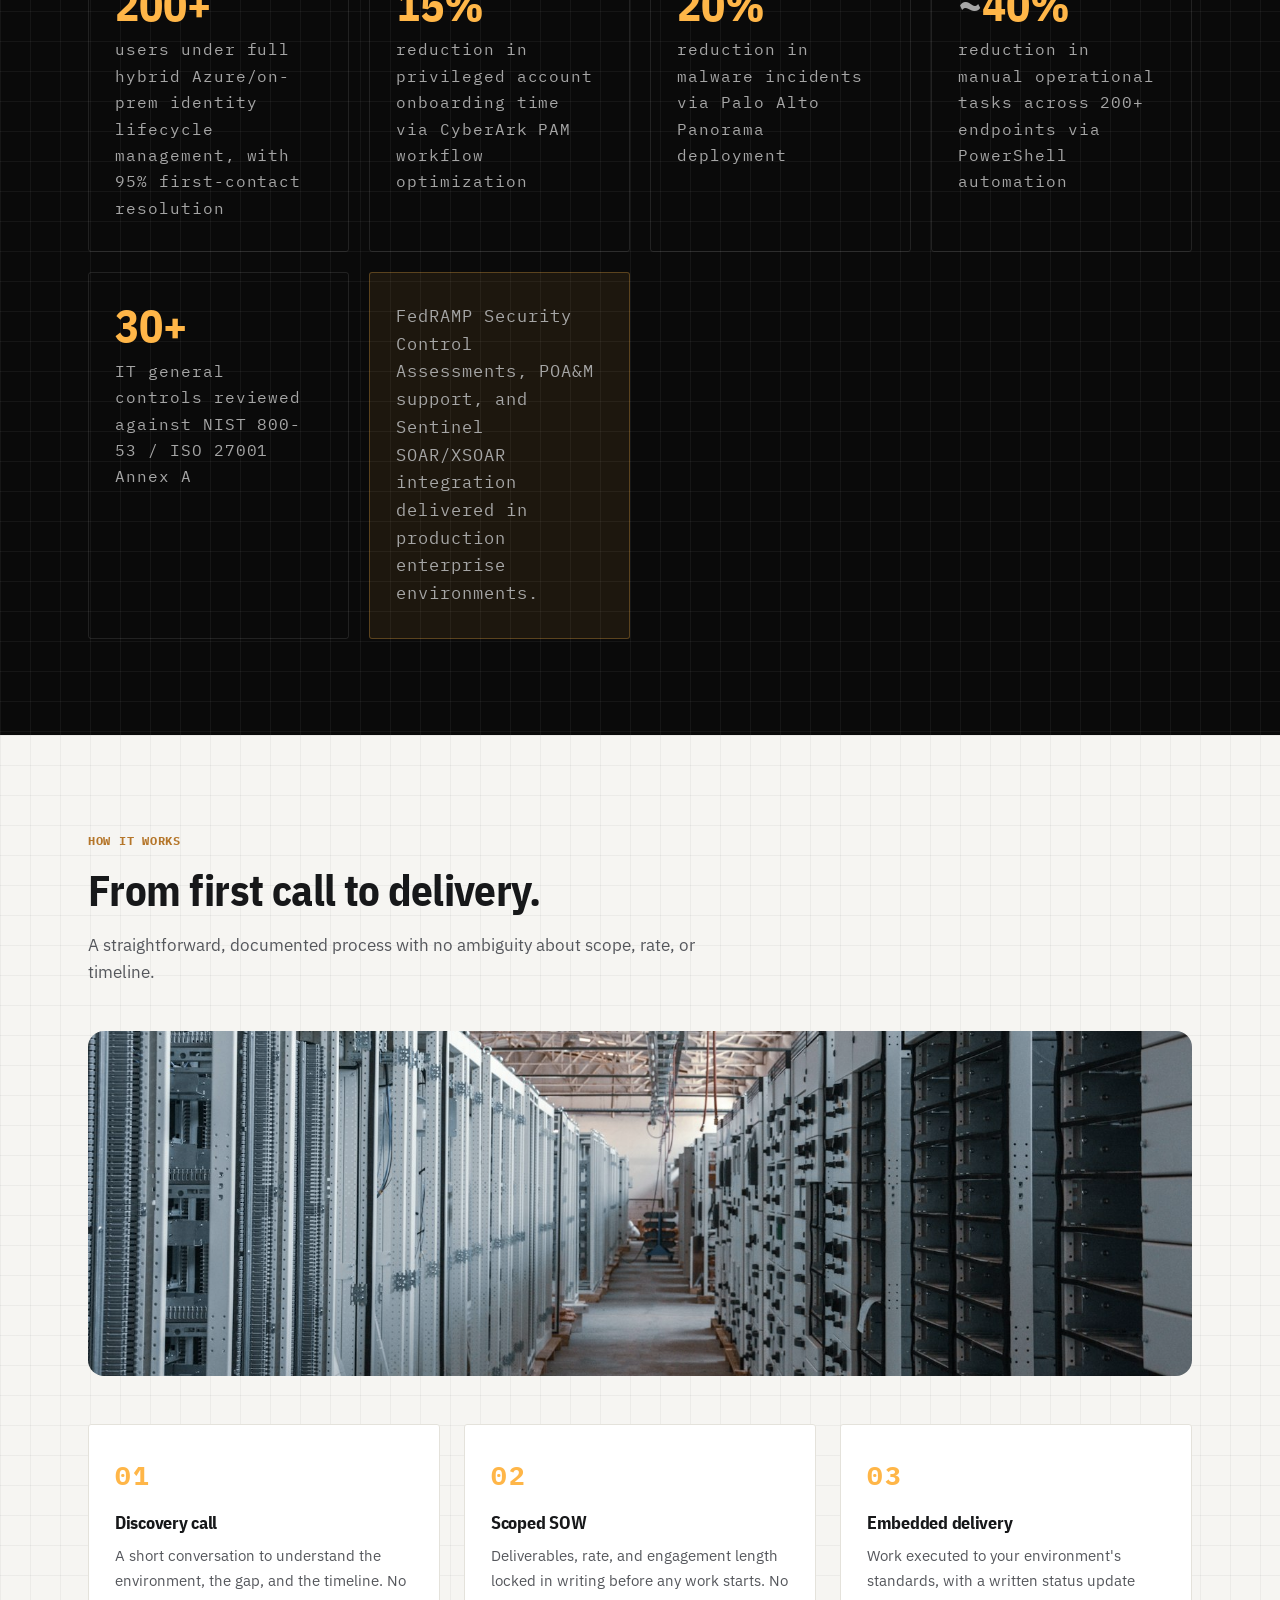
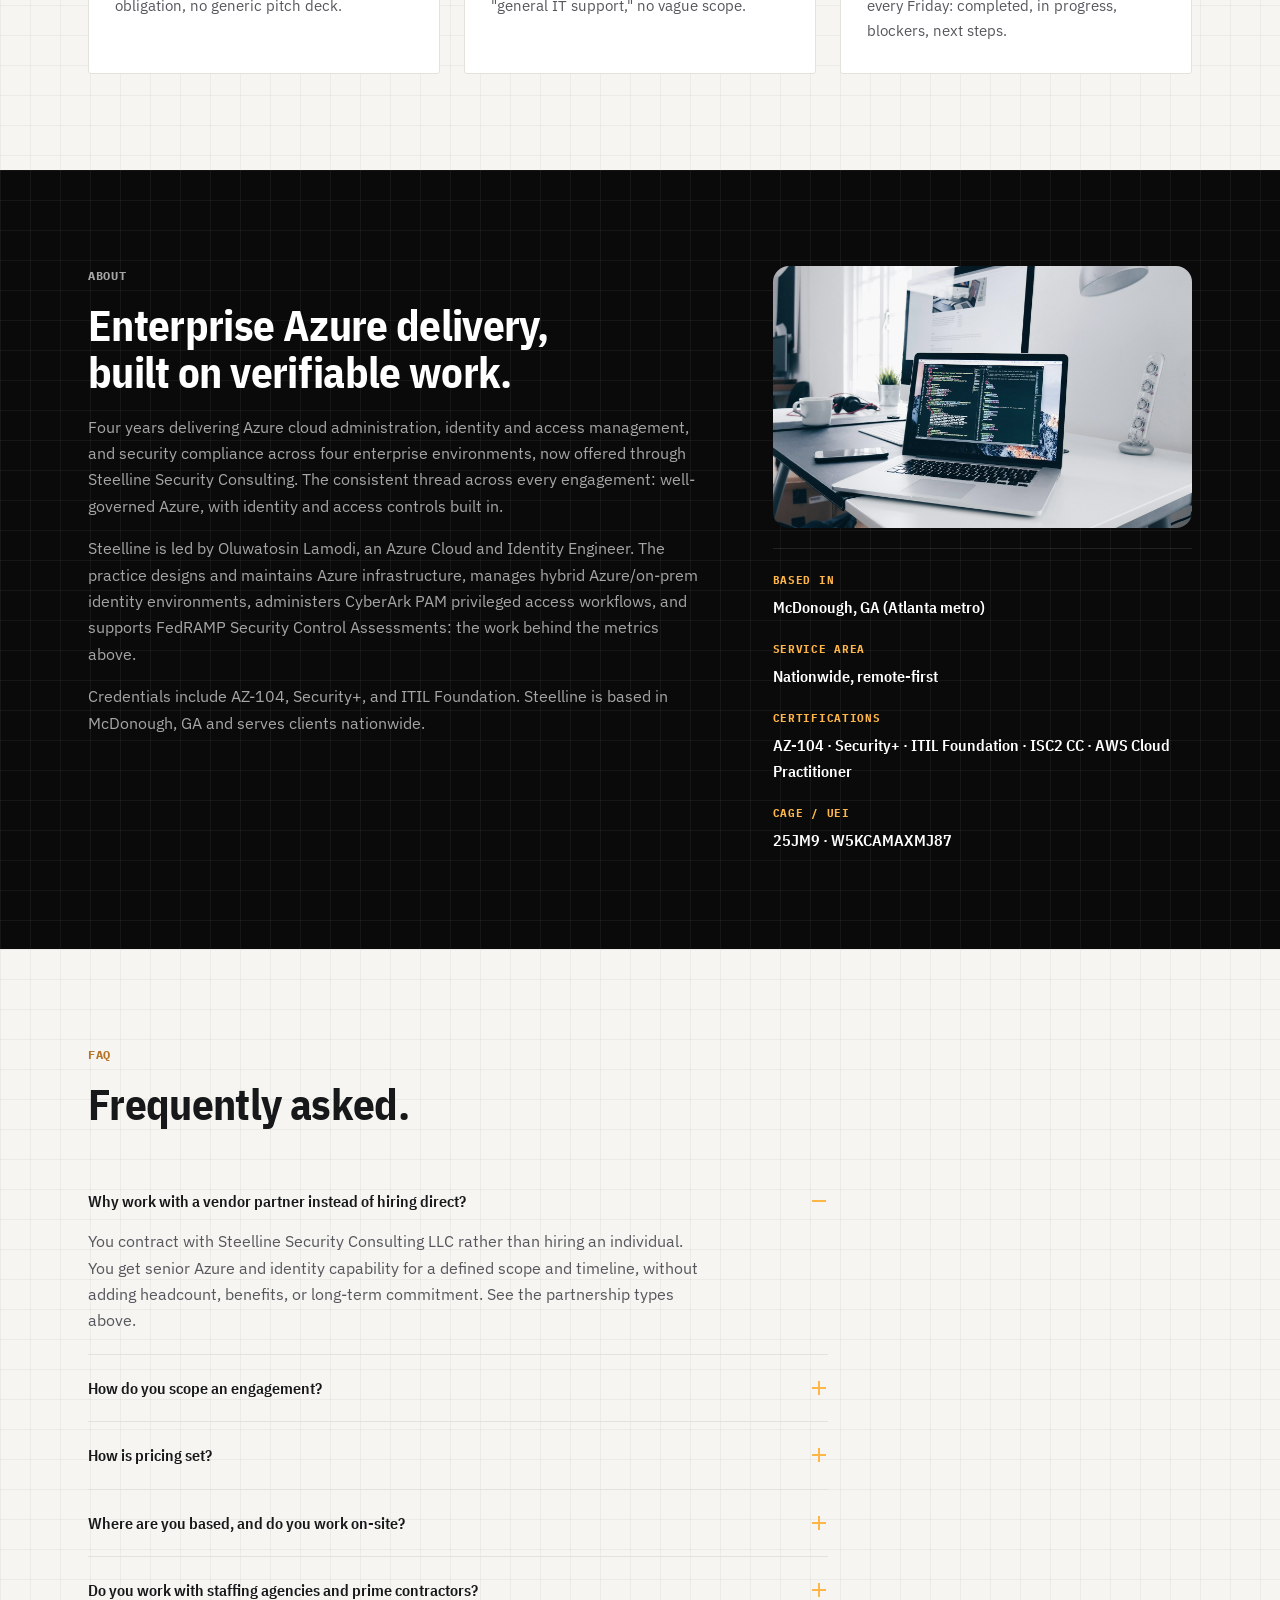
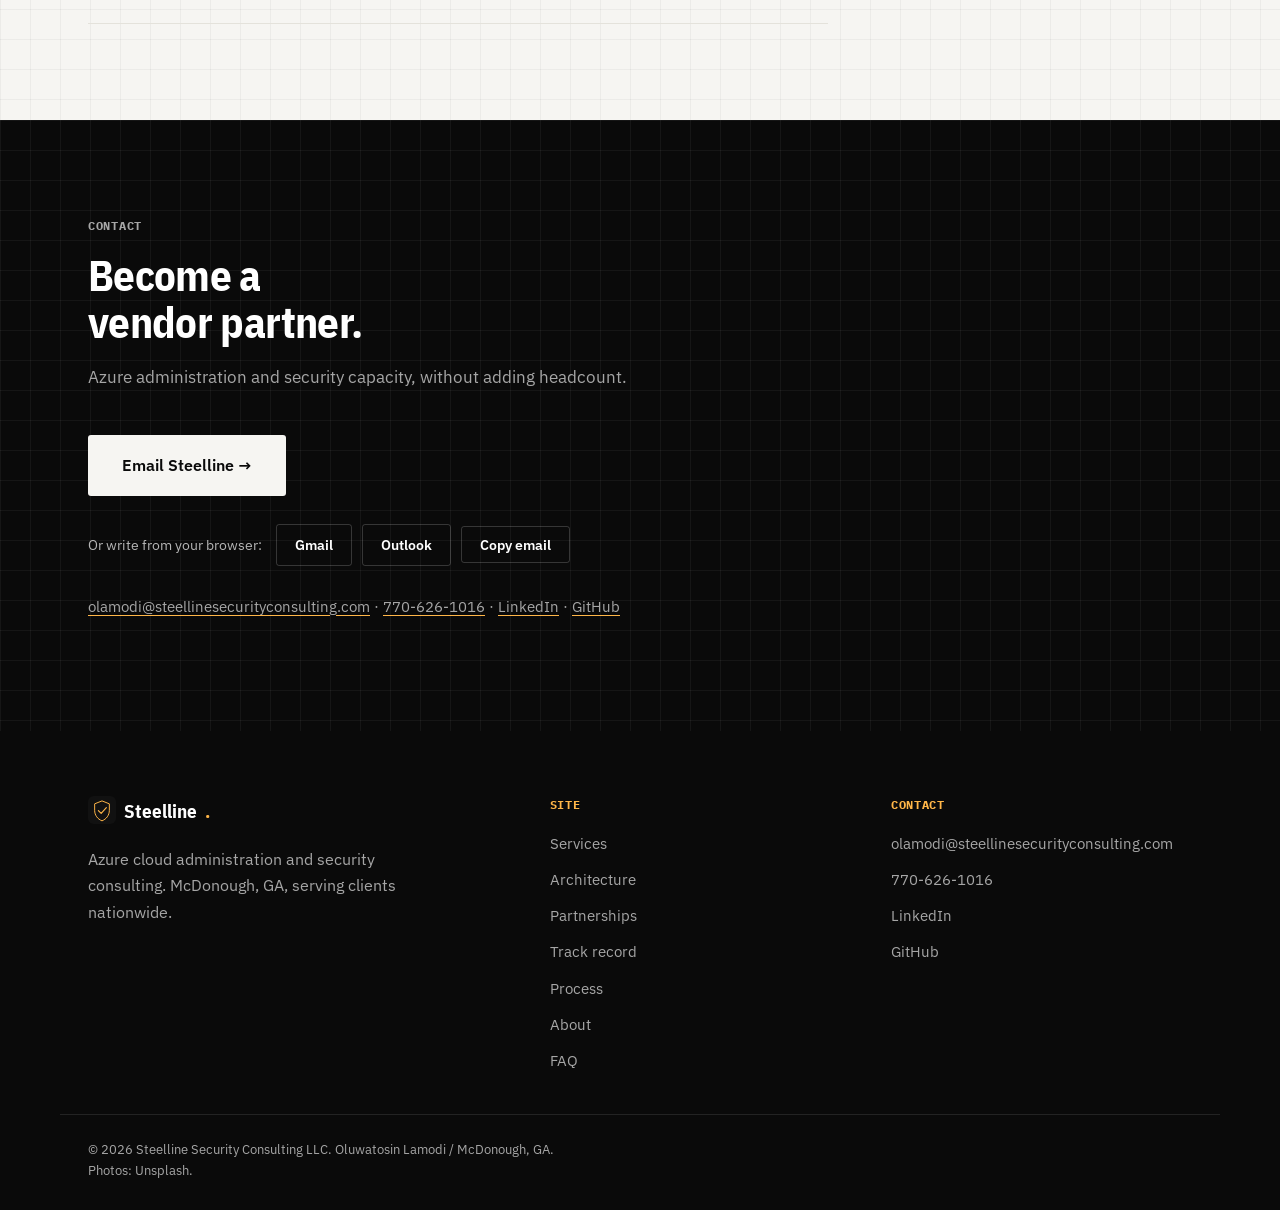
==== commit 1d1c38d4: "Add Unsplash stock photography (About, Partnerships, Process) + footer credit Placeholder visuals un" ====
--- a/index.html
+++ b/index.html
@@ -192,6 +192,7 @@
       <p class="eyebrow">Vendor partnerships</p>
       <h2>Three ways to engage.</h2>
       <p class="section-lede">Steelline works as a vendor partner to organizations, staffing firms, and prime contractors. Each engagement is scoped in writing before work begins.</p>
+      <figure class="photo-banner reveal-item"><img src="brand/photos/partnerships-network.jpg" alt="Close-up of blue network cables connected to switching equipment" loading="lazy" width="1600" height="898"></figure>
 
       <div class="process-grid">
         <div class="process-card reveal-item">
@@ -251,6 +252,7 @@
       <p class="eyebrow">How it works</p>
       <h2>From first call to delivery.</h2>
       <p class="section-lede">A straightforward, documented process with no ambiguity about scope, rate, or timeline.</p>
+      <figure class="photo-banner reveal-item"><img src="brand/photos/process-datacenter.jpg" alt="Server room aisle lined with equipment racks" loading="lazy" width="1600" height="920"></figure>
 
       <div class="process-grid">
         <div class="process-card reveal-item">
@@ -282,6 +284,8 @@
         <p>Steelline is led by Oluwatosin Lamodi, an Azure Cloud and Identity Engineer. The practice designs and maintains Azure infrastructure, manages hybrid Azure/on-prem identity environments, administers CyberArk PAM privileged access workflows, and supports FedRAMP Security Control Assessments: the work behind the metrics above.</p>
         <p>Credentials include AZ-104, Security+, and ITIL Foundation. Steelline is based in McDonough, GA and serves clients nationwide.</p>
       </div>
+      <div class="about-side">
+      <img class="about-photo" src="brand/photos/about-workspace.jpg" alt="Laptop showing code on a working desk" loading="lazy" width="1600" height="1065">
       <dl class="about-facts">
         <dt>Based in</dt>
         <dd>McDonough, GA (Atlanta metro)</dd>
@@ -292,6 +296,7 @@
         <dt>CAGE / UEI</dt>
         <dd>25JM9 · W5KCAMAXMJ87</dd>
       </dl>
+      </div>
     </div>
   </section>
 
@@ -373,7 +378,7 @@
     </div>
   </div>
   <div class="wrap footer-bottom">
-    <p>&copy; 2026 Steelline Security Consulting LLC. Oluwatosin Lamodi / McDonough, GA.</p>
+    <p>&copy; 2026 Steelline Security Consulting LLC. Oluwatosin Lamodi / McDonough, GA. Photos: Unsplash.</p>
   </div>
 </footer>
 
--- a/style.css
+++ b/style.css
@@ -347,3 +347,10 @@
 .email-options span { color: rgba(255,255,255,0.7); margin-right: 4px; }
 .email-options .btn { padding: 8px 18px; font-size: 0.9rem; cursor: pointer; font-family: inherit; }
 .site-footer .logo { color: var(--white); }
+
+/* Stock photography */
+.photo-banner { margin: 40px 0 0; border-radius: 16px; overflow: hidden; aspect-ratio: 16 / 5; }
+.photo-banner img { width: 100%; height: 100%; object-fit: cover; display: block; filter: saturate(0.85); }
+.about-side { display: flex; flex-direction: column; gap: 20px; }
+.about-photo { width: 100%; height: auto; aspect-ratio: 16 / 10; object-fit: cover; border-radius: 16px; display: block; filter: saturate(0.85); }
+@media (max-width: 640px) { .photo-banner { aspect-ratio: 16 / 8; } }
